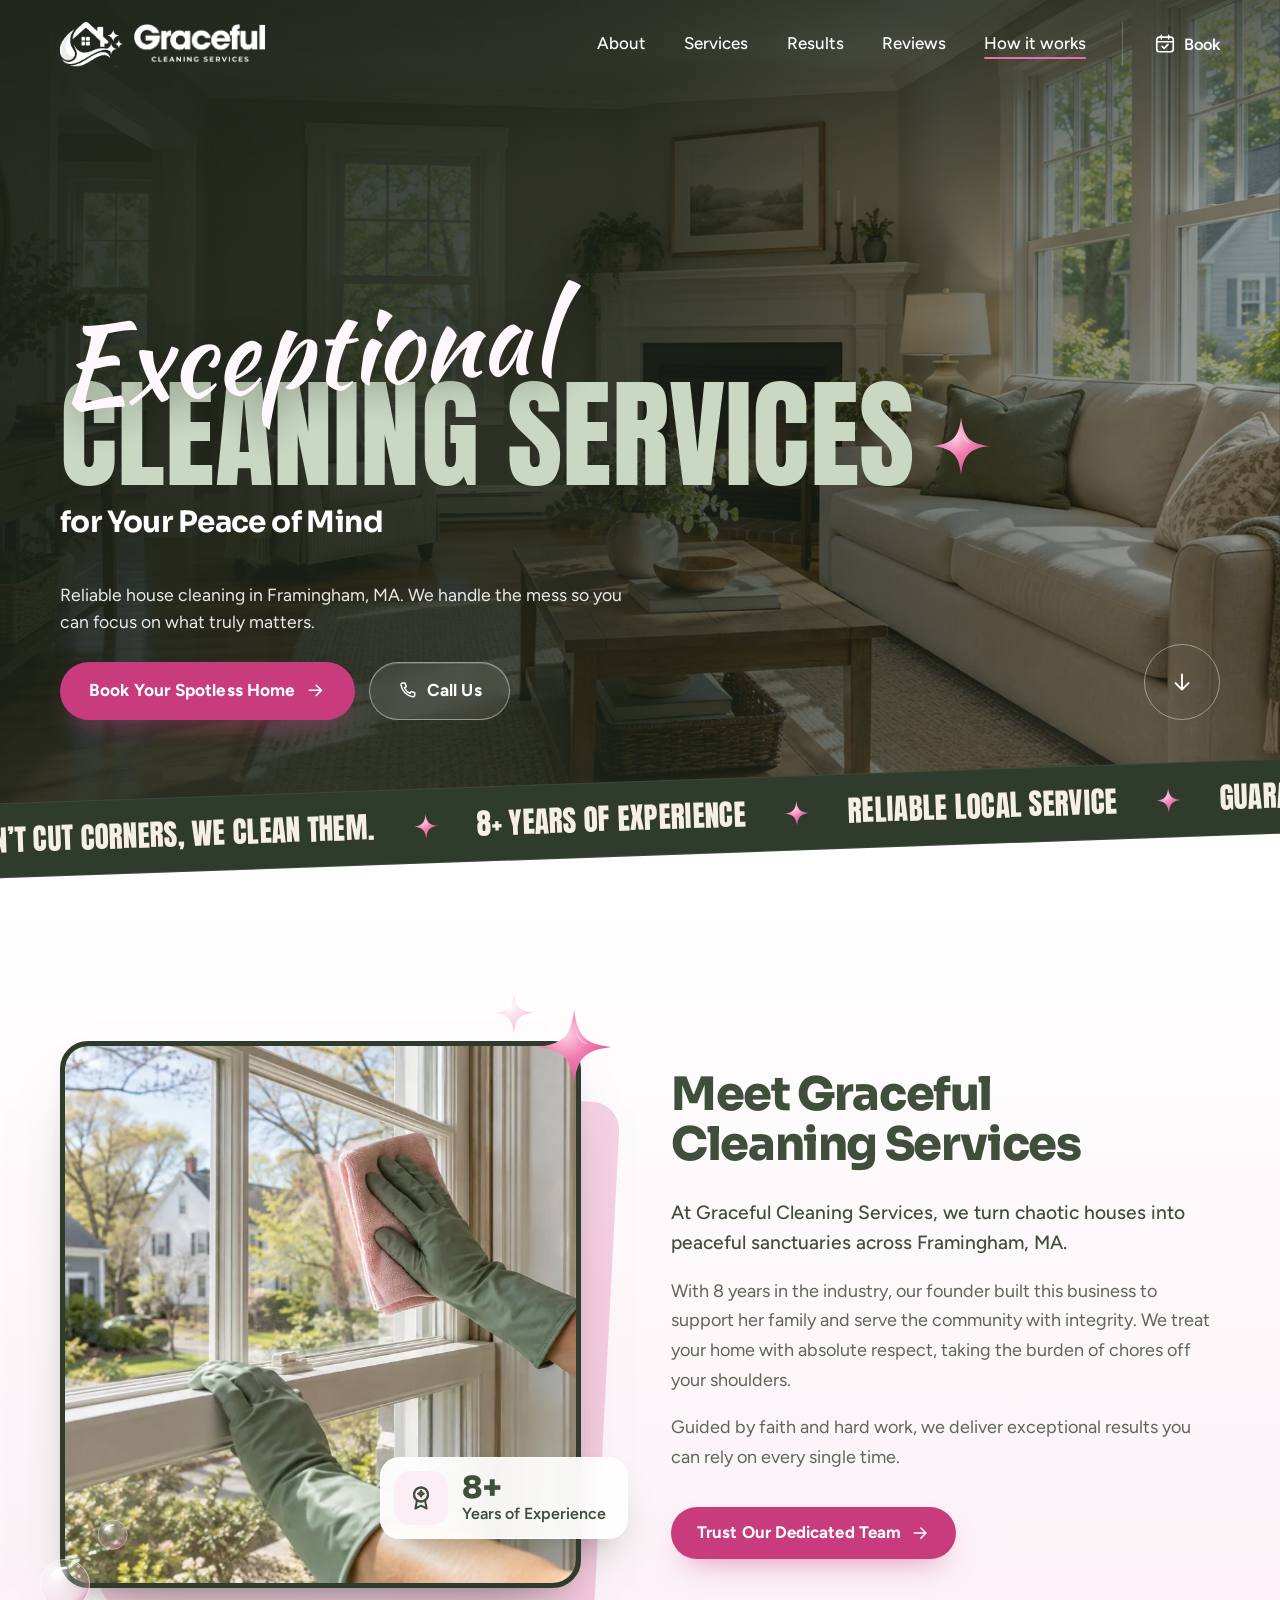
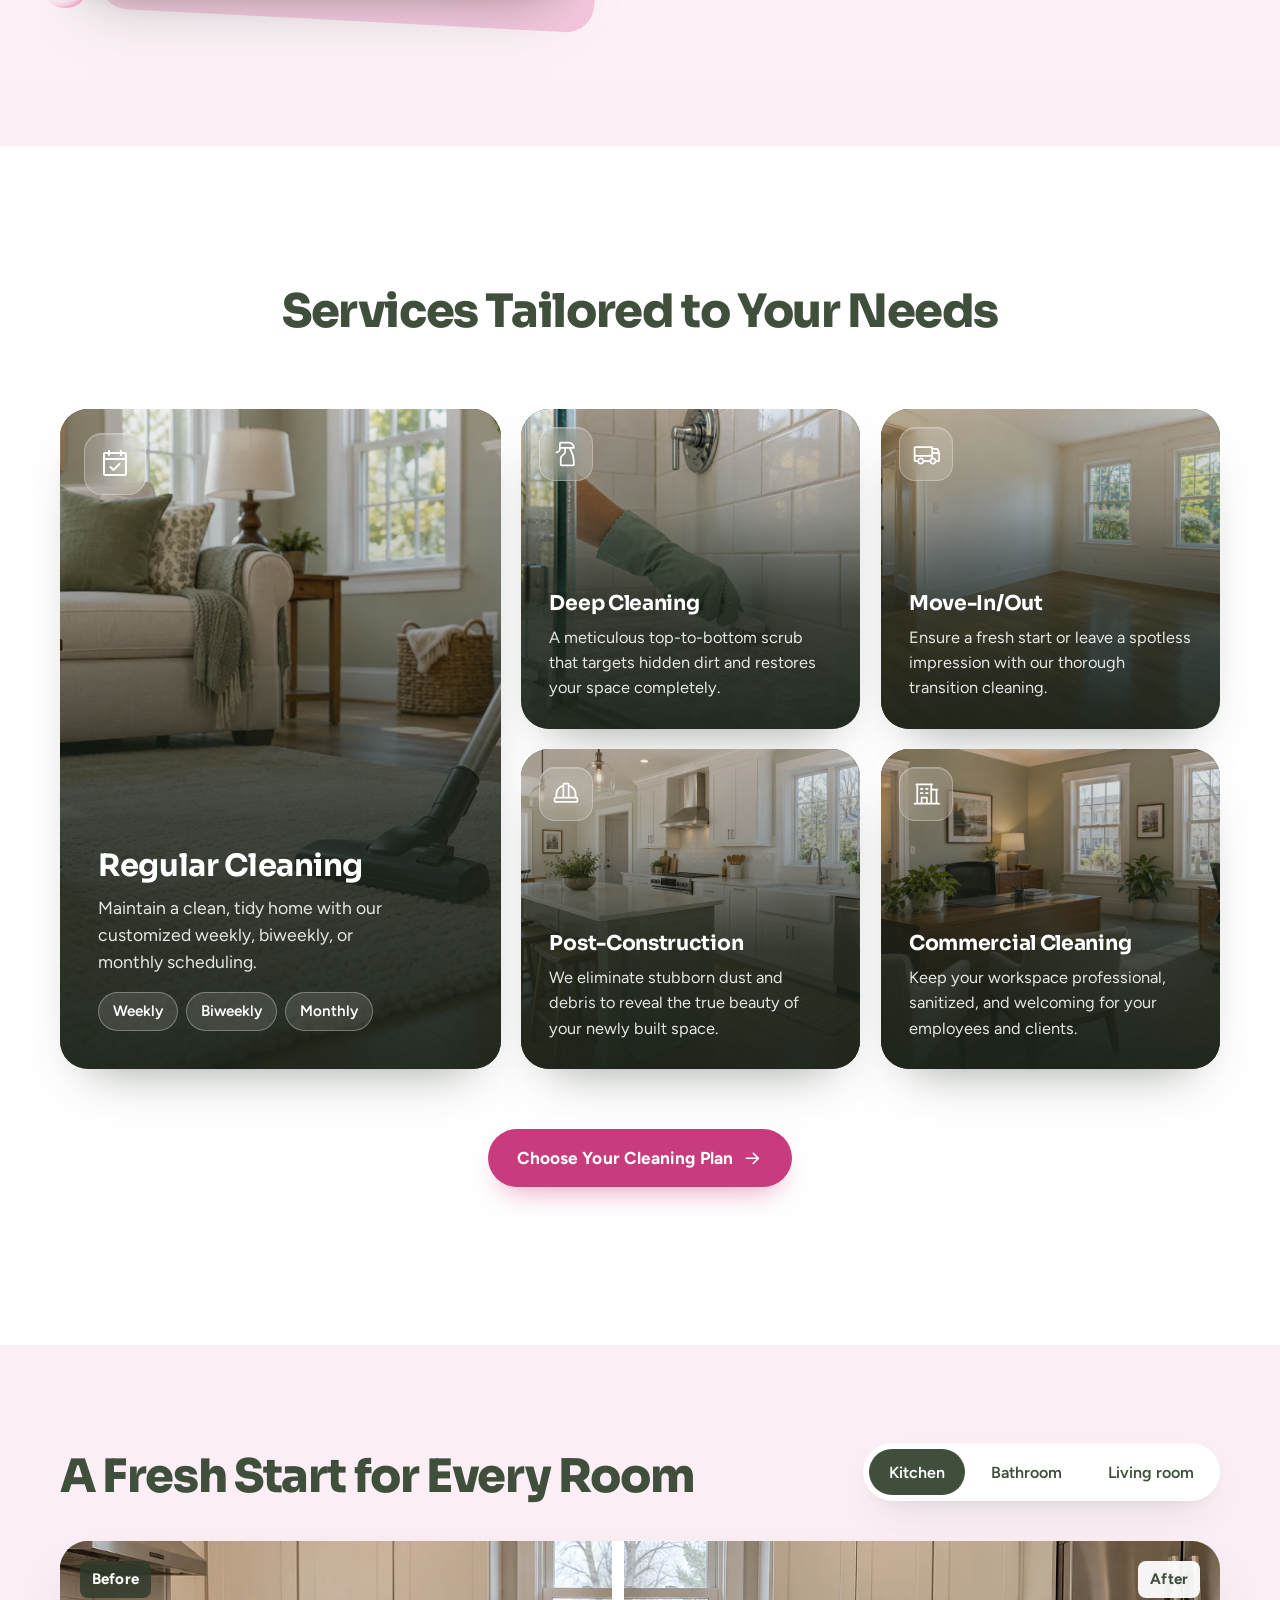
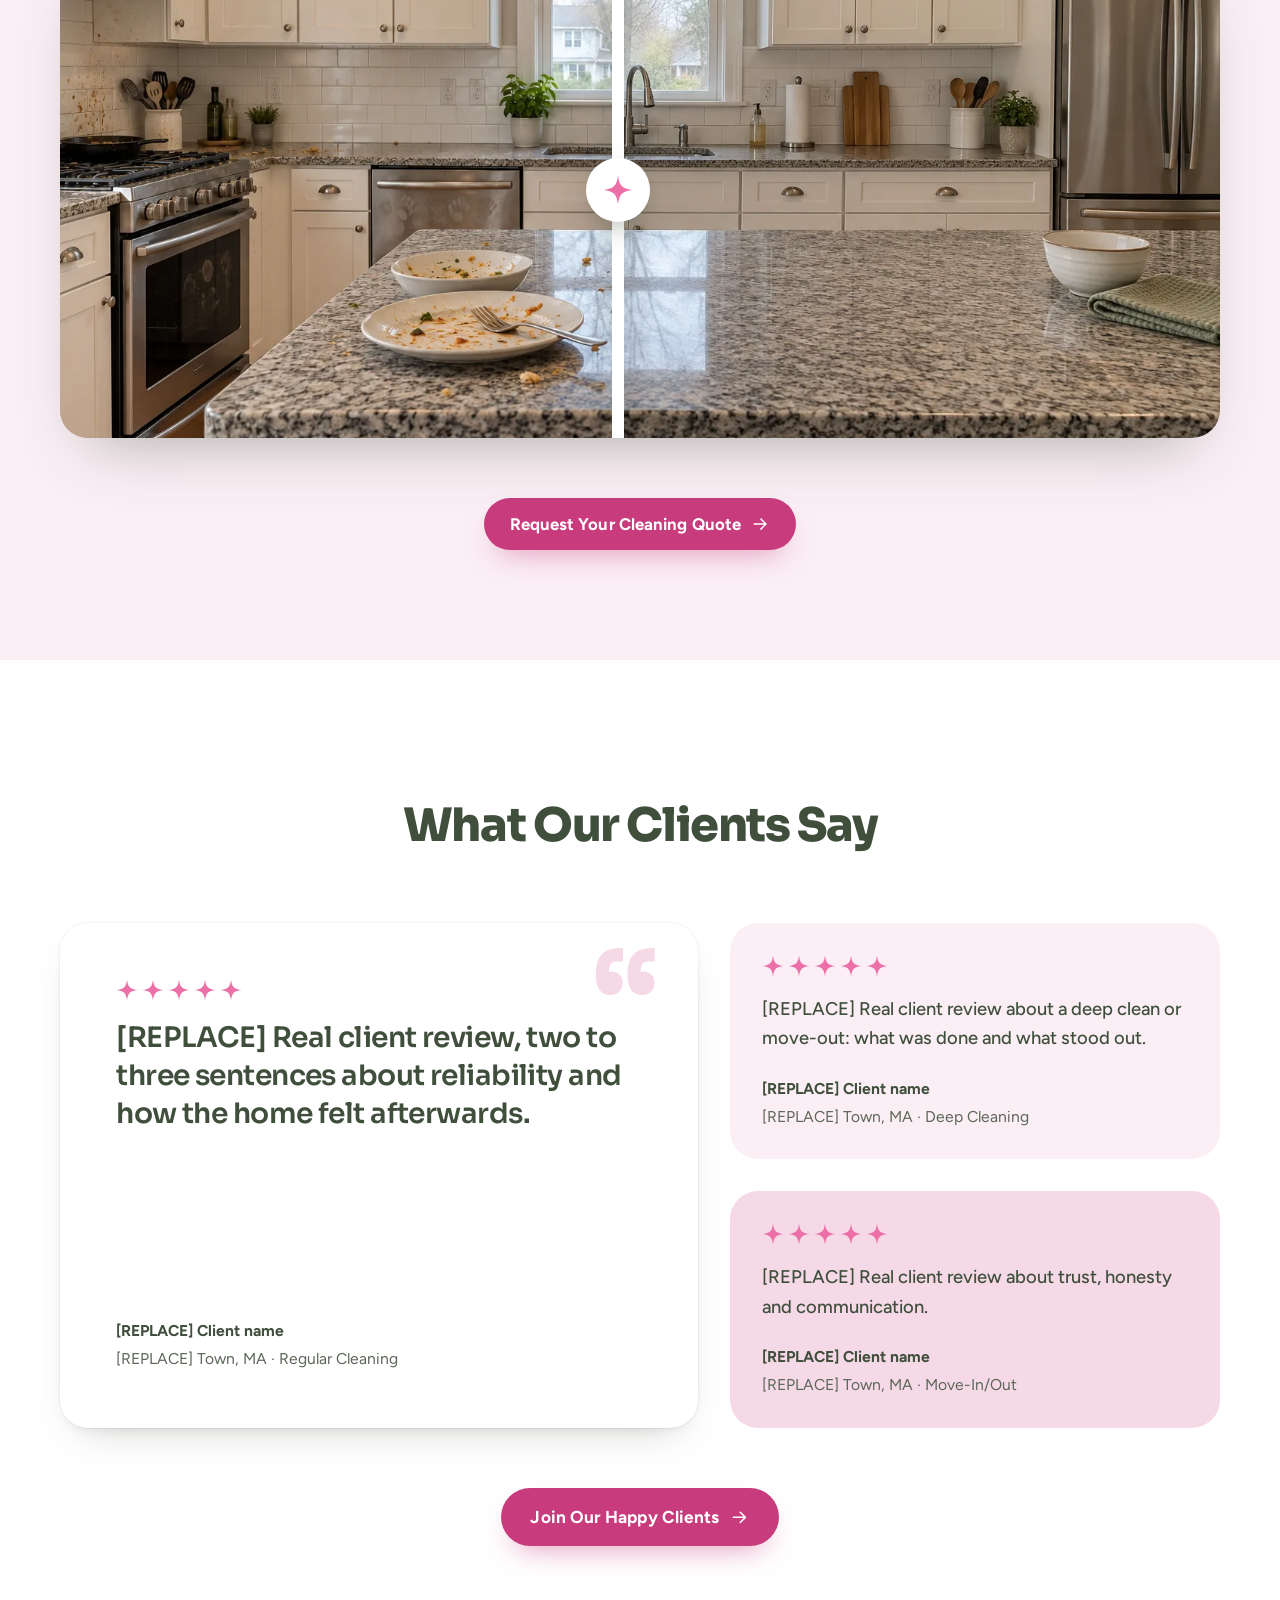
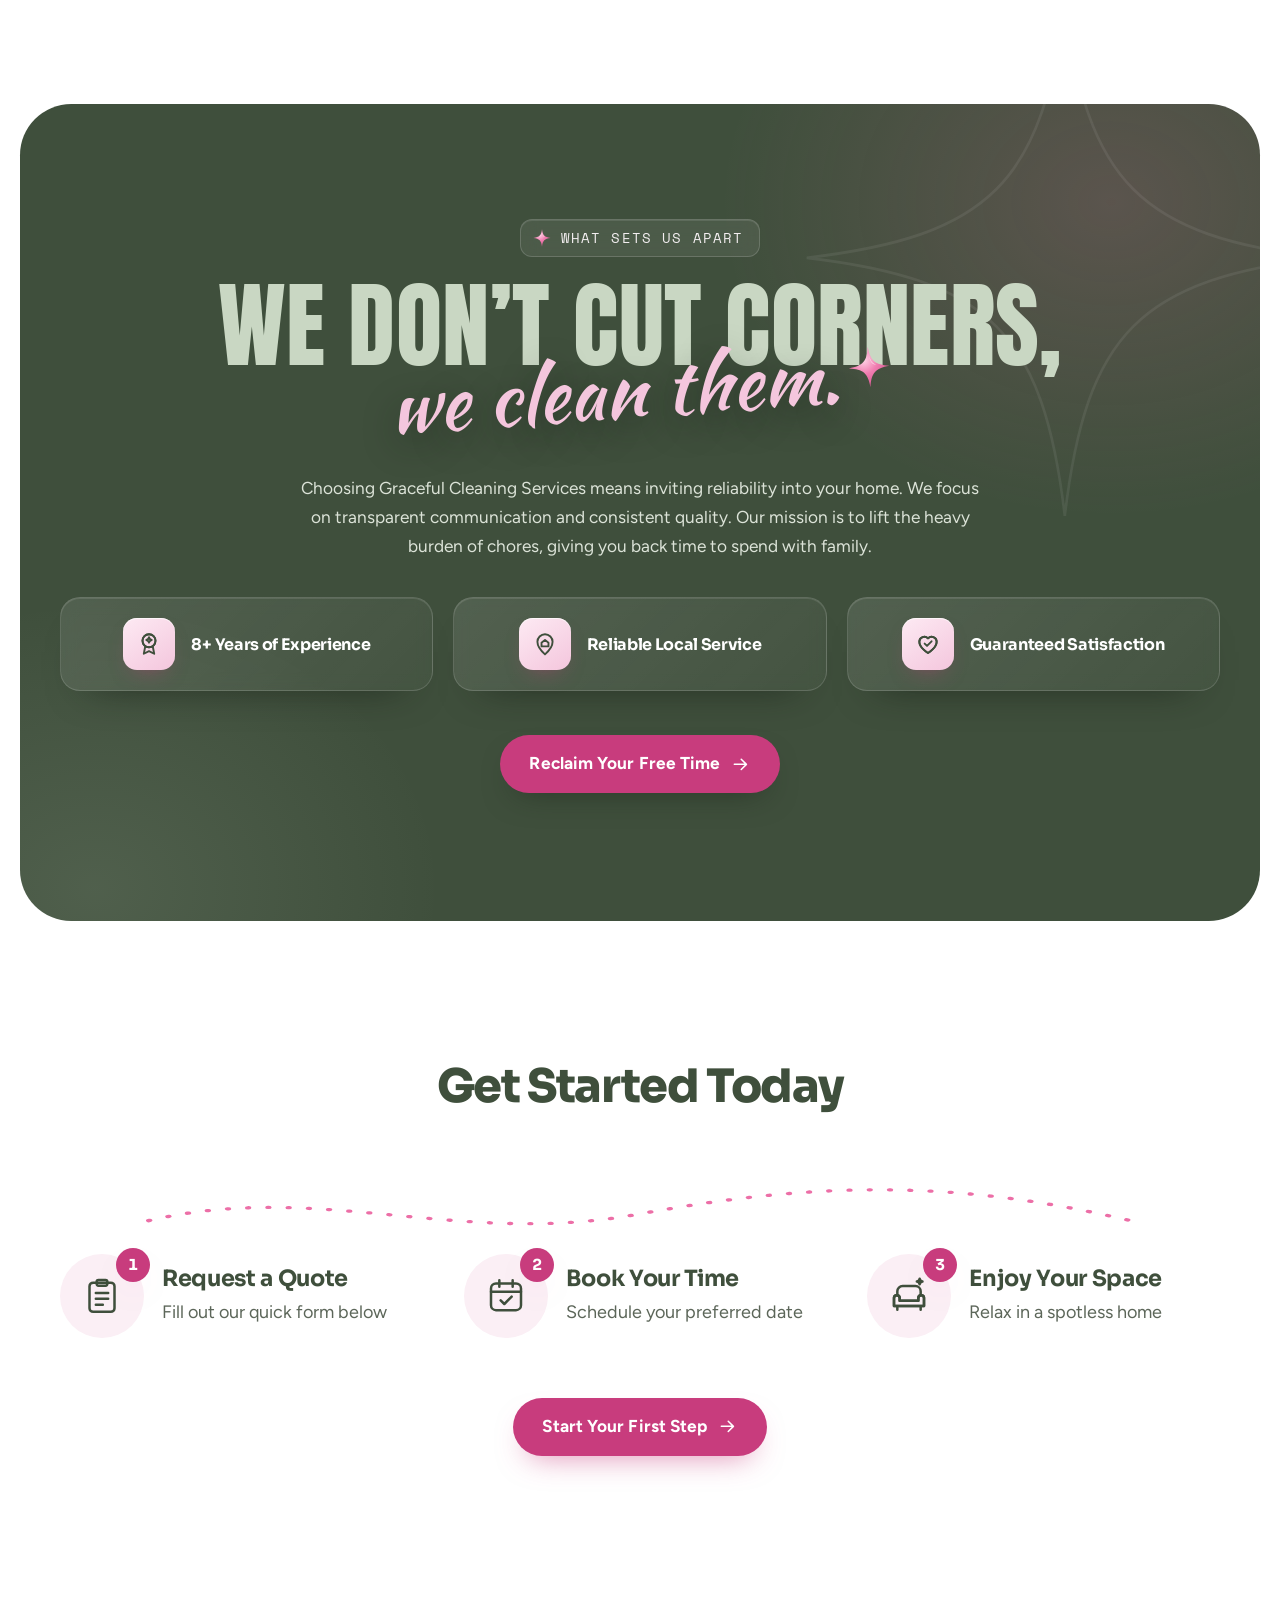
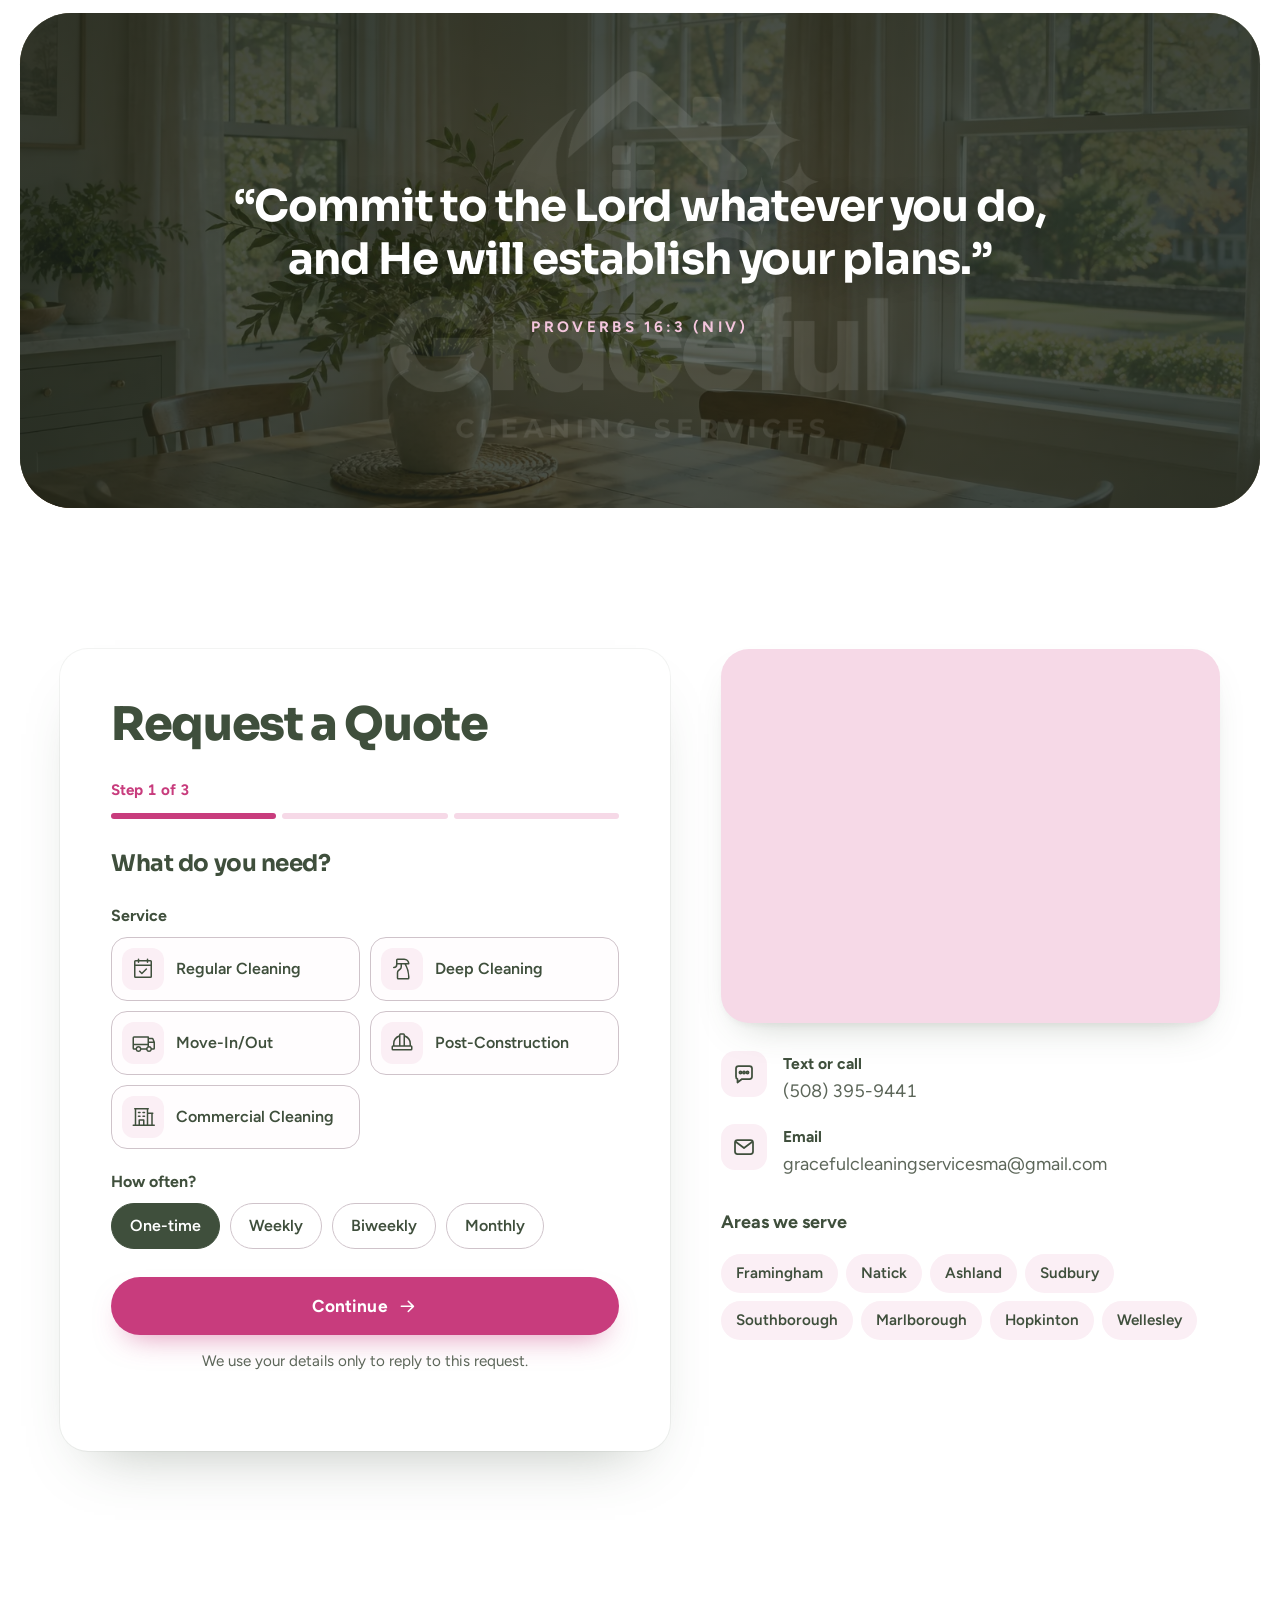
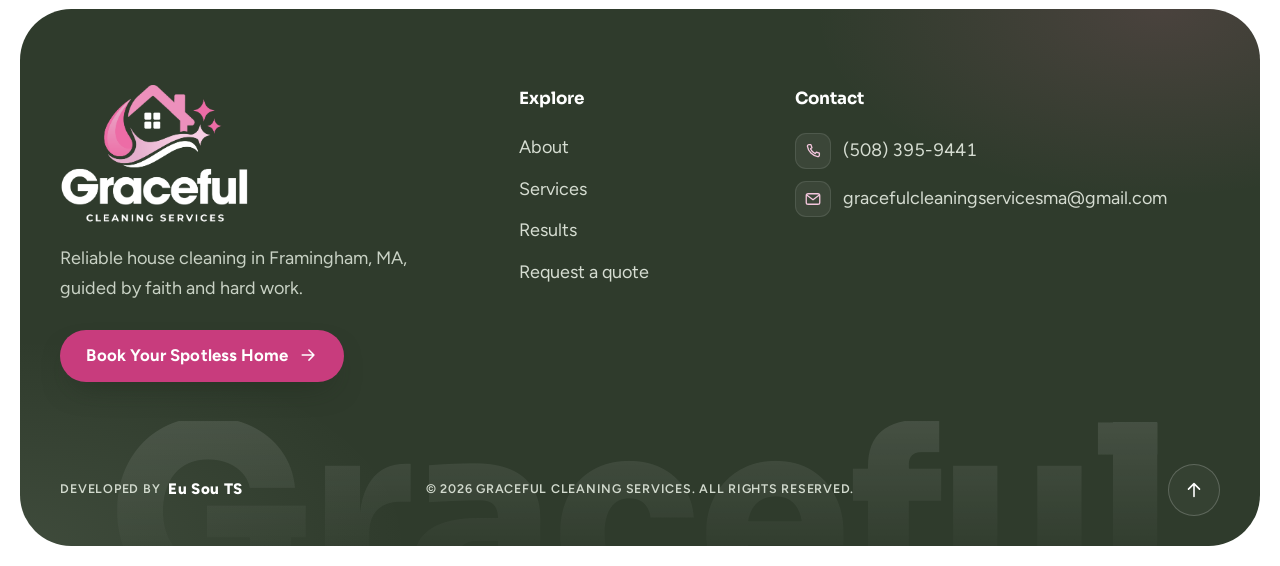
==== index.html @ e8677ed0 "Graceful Cleaning Services one-page site Static HTML/CSS/JS landing page for Graceful Cleaning Servi" ====
<!doctype html>
<html lang="en">
<head>
  <meta charset="utf-8">
  <meta name="viewport" content="width=device-width, initial-scale=1">
  <title>Graceful Cleaning Services | House Cleaning in Framingham, MA</title>
  <meta name="description" content="Reliable house cleaning in Framingham, MA. Regular, deep, move-in/out, post-construction and commercial cleaning. 8+ years of experience. Text (508) 395-9441.">
  <meta name="theme-color" content="#3F4F3C">
  <!-- GO-LIVE: swap https://graceful.escolats.com.br for the final domain in canonical, og:url, og:image and twitter:image (see GO-LIVE.md) -->
  <link rel="canonical" href="https://graceful.escolats.com.br/">
  <link rel="icon" href="assets/logo/favicon-48.png" type="image/png" sizes="48x48">
  <link rel="icon" href="assets/logo/icon-192.png" type="image/png" sizes="192x192">
  <link rel="apple-touch-icon" href="assets/logo/apple-touch-icon.png">
  <meta property="og:type" content="website">
  <meta property="og:locale" content="en_US">
  <meta property="og:site_name" content="Graceful Cleaning Services">
  <meta property="og:url" content="https://graceful.escolats.com.br/">
  <meta property="og:title" content="Graceful Cleaning Services | House Cleaning in Framingham, MA">
  <meta property="og:description" content="Exceptional cleaning services for your peace of mind. Reliable house cleaning in Framingham, MA.">
  <meta property="og:image" content="https://graceful.escolats.com.br/assets/img/og-image.webp">
  <meta property="og:image:type" content="image/webp">
  <meta property="og:image:width" content="1200">
  <meta property="og:image:height" content="630">
  <meta property="og:image:alt" content="Graceful Cleaning Services logo">
  <meta name="twitter:card" content="summary_large_image">
  <meta name="twitter:title" content="Graceful Cleaning Services | House Cleaning in Framingham, MA">
  <meta name="twitter:description" content="Exceptional cleaning services for your peace of mind. Reliable house cleaning in Framingham, MA.">
  <meta name="twitter:image" content="https://graceful.escolats.com.br/assets/img/og-image.webp">
  <script>document.documentElement.classList.add('js');</script>
  <link rel="preconnect" href="https://fonts.googleapis.com">
  <link rel="preconnect" href="https://fonts.gstatic.com" crossorigin>
  <link href="https://fonts.googleapis.com/css2?family=Anton&family=Figtree:ital,wght@0,400;0,500;0,600;0,700;1,500&family=Kaushan+Script&family=Sora:wght@600;700;800&family=Space+Mono&display=swap" rel="stylesheet">
  <link rel="stylesheet" href="assets/css/styles.css?v=2026-10-06u">
  <script type="application/ld+json">
  {
    "@context": "https://schema.org",
    "@type": "HouseCleaningService",
    "name": "Graceful Cleaning Services",
    "telephone": "+1-508-395-9441",
    "email": "gracefulcleaningservicesma@gmail.com",
    "address": {"@type": "PostalAddress", "streetAddress": "2 Universal St", "addressLocality": "Framingham", "addressRegion": "MA", "postalCode": "01702", "addressCountry": "US"},
    "openingHoursSpecification": [{"@type": "OpeningHoursSpecification", "dayOfWeek": ["Monday","Tuesday","Wednesday","Thursday","Friday","Saturday"], "opens": "08:00", "closes": "17:00"}],
    "areaServed": ["Framingham","Natick","Ashland","Sudbury","Southborough","Marlborough","Hopkinton","Wellesley"]
  }
  </script>
</head>
<body>

<!-- Shared 3D brand elements + icon set -->
<svg class="sprite" aria-hidden="true" focusable="false">
  <defs>
    <linearGradient id="g-pink" x1="0" y1="0" x2="0.4" y2="1">
      <stop offset="0" stop-color="#F6A9CB"/>
      <stop offset=".55" stop-color="#EC6FA7"/>
      <stop offset="1" stop-color="#CF4C88"/>
    </linearGradient>
    <linearGradient id="g-roof" x1="0" y1="0" x2="1" y2="1">
      <stop offset="0" stop-color="#F4A6C8"/>
      <stop offset=".6" stop-color="#EE8EB9"/>
      <stop offset="1" stop-color="#E2679F"/>
    </linearGradient>
    <linearGradient id="g-swoosh" x1="0" y1="0" x2="1" y2="0">
      <stop offset="0" stop-color="#E7A5C7"/>
      <stop offset=".55" stop-color="#F2C3DA"/>
      <stop offset="1" stop-color="#FBE3EE"/>
    </linearGradient>
    <linearGradient id="g-forest" x1="0" y1="0" x2="1" y2="1">
      <stop offset="0" stop-color="#55684F"/>
      <stop offset="1" stop-color="#34422F"/>
    </linearGradient>
    <radialGradient id="g-sparkle" cx=".38" cy=".32" r=".75">
      <stop offset="0" stop-color="#FFD3E6"/>
      <stop offset=".45" stop-color="#F07DB0"/>
      <stop offset="1" stop-color="#D2508B"/>
    </radialGradient>
    <radialGradient id="g-sparkle-soft" cx=".38" cy=".32" r=".8">
      <stop offset="0" stop-color="#FFFFFF"/>
      <stop offset=".5" stop-color="#F9D6E6"/>
      <stop offset="1" stop-color="#EFB3CF"/>
    </radialGradient>
    <radialGradient id="g-bubble" cx=".36" cy=".3" r=".72">
      <stop offset="0" stop-color="#FFFFFF" stop-opacity=".95"/>
      <stop offset=".35" stop-color="#FFFFFF" stop-opacity=".2"/>
      <stop offset=".8" stop-color="#F7C9DE" stop-opacity=".28"/>
      <stop offset="1" stop-color="#EC6FA7" stop-opacity=".55"/>
    </radialGradient>
    <linearGradient id="g-sweep" x1="0" y1="0" x2="1" y2="0">
      <stop offset="0" stop-color="#FFFFFF" stop-opacity="0"/>
      <stop offset=".5" stop-color="#FFFFFF" stop-opacity=".55"/>
      <stop offset="1" stop-color="#FFFFFF" stop-opacity="0"/>
    </linearGradient>
    <filter id="f-soft" x="-30%" y="-30%" width="160%" height="170%">
      <feDropShadow dx="0" dy="14" stdDeviation="14" flood-color="#9C3A6B" flood-opacity=".22"/>
    </filter>
    <filter id="f-blur" x="-50%" y="-50%" width="200%" height="200%"><feGaussianBlur stdDeviation="3"/></filter>
  </defs>

  <!-- 3D droplet (logo) -->
  <symbol id="droplet" viewBox="0 0 180 250">
    <g filter="url(#f-soft)">
      <path d="M160 6C100 46 14 124 14 178c0 40 32 66 74 66s76-28 76-70c0-36-40-58-30-110 4-24 14-42 26-58Z" fill="url(#g-pink)"/>
      <path d="M150 20C104 56 40 122 40 172c0 30 20 50 46 54-30-18-34-56-16-94 18-38 50-72 80-112Z" fill="#FFFFFF" opacity=".28"/>
      <ellipse cx="62" cy="168" rx="9" ry="22" transform="rotate(24 62 168)" fill="#FFFFFF" opacity=".75" filter="url(#f-blur)"/>
      <ellipse cx="128" cy="190" rx="20" ry="9" transform="rotate(-38 128 190)" fill="#B7406F" opacity=".25" filter="url(#f-blur)"/>
    </g>
  </symbol>

  <!-- 3D sparkle (logo) -->
  <symbol id="sparkle" viewBox="-50 -50 100 100">
    <path d="M0-48C4-14 14-4 48 0 14 4 4 14 0 48-4 14-14 4-48 0-14-4-4-14 0-48Z" fill="url(#g-sparkle)"/>
    <path d="M0-40C2-14 8-8 18-4 6-6 2-14 0-40Z" fill="#FFFFFF" opacity=".7"/>
  </symbol>
  <symbol id="sparkle-soft" viewBox="-50 -50 100 100">
    <path d="M0-48C4-14 14-4 48 0 14 4 4 14 0 48-4 14-14 4-48 0-14-4-4-14 0-48Z" fill="url(#g-sparkle-soft)"/>
  </symbol>

  <!-- soap bubble -->
  <symbol id="bubble" viewBox="0 0 100 100">
    <circle cx="50" cy="50" r="47" fill="url(#g-bubble)" stroke="#FFFFFF" stroke-opacity=".8" stroke-width="1.5"/>
    <path d="M26 34c6-10 16-15 26-15" stroke="#FFFFFF" stroke-width="5" stroke-linecap="round" fill="none" opacity=".9"/>
  </symbol>

  <!-- logo swoosh -->
  <symbol id="swoosh" viewBox="0 0 640 150">
    <path d="M8 40C110 120 250 112 372 66 464 32 544 22 632 46 552 50 470 70 380 110 270 158 96 160 8 40Z" fill="url(#g-swoosh)"/>
    <path d="M170 130C300 132 400 66 486 52 556 42 604 64 628 104 590 84 540 80 486 92 396 112 300 162 170 130Z" fill="url(#g-forest)"/>
  </symbol>

  <!-- Icons: duotone line, 24px grid, 1.75 stroke, rounded -->
  <symbol id="i-regular" viewBox="0 0 256 256"><!-- Phosphor Icons (MIT): calendar-check duotone --><path class="duo" d="M216,48V88H40V48a8,8,0,0,1,8-8H208A8,8,0,0,1,216,48Z" opacity=".5" stroke="none"/><path d="M208,32H184V24a8,8,0,0,0-16,0v8H88V24a8,8,0,0,0-16,0v8H48A16,16,0,0,0,32,48V208a16,16,0,0,0,16,16H208a16,16,0,0,0,16-16V48A16,16,0,0,0,208,32ZM72,48v8a8,8,0,0,0,16,0V48h80v8a8,8,0,0,0,16,0V48h24V80H48V48ZM208,208H48V96H208V208Zm-38.34-85.66a8,8,0,0,1,0,11.32l-48,48a8,8,0,0,1-11.32,0l-24-24a8,8,0,0,1,11.32-11.32L116,164.69l42.34-42.35A8,8,0,0,1,169.66,122.34Z" fill="currentColor" stroke="none"/></symbol>
  <symbol id="i-deep" viewBox="0 0 256 256"><!-- Phosphor Icons (MIT): spray-bottle duotone --><path class="duo" d="M200,211.47V224a8,8,0,0,1-8,8H88a8,8,0,0,1-8-8V167.38a32,32,0,0,1,12-25l16-12.78a32,32,0,0,0,12-25V72h40A263.14,263.14,0,0,1,200,211.47Z" opacity=".5" stroke="none"/><path d="M200,80a8,8,0,0,0,8-8,56.06,56.06,0,0,0-56-56H80A16,16,0,0,0,64,32V80a24,24,0,0,1-24,24,8,8,0,0,0,0,16A40,40,0,0,0,80,80h32v24.62a23.87,23.87,0,0,1-9,18.74L87,136.15a39.79,39.79,0,0,0-15,31.23V224a16,16,0,0,0,16,16H192a16,16,0,0,0,16-16V211.47A270.88,270.88,0,0,0,174,80ZM80,32h72a40.08,40.08,0,0,1,39.2,32H80ZM192,211.47V224H88V167.38a23.87,23.87,0,0,1,9-18.74l16-12.79a39.79,39.79,0,0,0,15-31.23V80h27.52A254.86,254.86,0,0,1,192,211.47Z" fill="currentColor" stroke="none"/></symbol>
  <symbol id="i-move" viewBox="0 0 256 256"><!-- Phosphor Icons (MIT): truck duotone --><path class="duo" d="M248,120v64a8,8,0,0,1-8,8H216a24,24,0,0,0-48,0H104a24,24,0,0,0-48,0H32a8,8,0,0,1-8-8V144H184V120Z" opacity=".5" stroke="none"/><path d="M255.42,117l-14-35A15.93,15.93,0,0,0,226.58,72H192V64a8,8,0,0,0-8-8H32A16,16,0,0,0,16,72V184a16,16,0,0,0,16,16H49a32,32,0,0,0,62,0h50a32,32,0,0,0,62,0h17a16,16,0,0,0,16-16V120A7.94,7.94,0,0,0,255.42,117ZM192,88h34.58l9.6,24H192ZM32,72H176v64H32ZM80,208a16,16,0,1,1,16-16A16,16,0,0,1,80,208Zm81-24H111a32,32,0,0,0-62,0H32V152H176v12.31A32.11,32.11,0,0,0,161,184Zm31,24a16,16,0,1,1,16-16A16,16,0,0,1,192,208Zm48-24H223a32.06,32.06,0,0,0-31-24V128h48Z" fill="currentColor" stroke="none"/></symbol>
  <symbol id="i-construction" viewBox="0 0 256 256"><!-- Phosphor Icons (MIT): hard-hat duotone --><path class="duo" d="M104,51.31V160H40V136A88,88,0,0,1,104,51.31Zm48,0V160h64V136A88,88,0,0,0,152,51.31Z" opacity=".5" stroke="none"/><path d="M224,152V136a96.37,96.37,0,0,0-64-90.51V40a16,16,0,0,0-16-16H112A16,16,0,0,0,96,40v5.49A96.37,96.37,0,0,0,32,136v16a16,16,0,0,0-16,16v24a16,16,0,0,0,16,16H224a16,16,0,0,0,16-16V168A16,16,0,0,0,224,152Zm-16-16v16H160V62.67A80.36,80.36,0,0,1,208,136ZM144,40V152H112V40ZM48,136A80.36,80.36,0,0,1,96,62.67V152H48Zm176,56H32V168H224v24Z" fill="currentColor" stroke="none"/></symbol>
  <symbol id="i-commercial" viewBox="0 0 256 256"><!-- Phosphor Icons (MIT): building-office duotone --><path class="duo" d="M176,40V216H136V160H88v56H48V40Z" opacity=".5" stroke="none"/><path d="M248,208H232V96a8,8,0,0,0,0-16H184V48a8,8,0,0,0,0-16H40a8,8,0,0,0,0,16V208H24a8,8,0,0,0,0,16H248a8,8,0,0,0,0-16ZM216,96V208H184V96ZM56,48H168V208H144V160a8,8,0,0,0-8-8H88a8,8,0,0,0-8,8v48H56Zm72,160H96V168h32ZM72,80a8,8,0,0,1,8-8H96a8,8,0,0,1,0,16H80A8,8,0,0,1,72,80Zm48,0a8,8,0,0,1,8-8h16a8,8,0,0,1,0,16H128A8,8,0,0,1,120,80ZM72,120a8,8,0,0,1,8-8H96a8,8,0,0,1,0,16H80A8,8,0,0,1,72,120Zm48,0a8,8,0,0,1,8-8h16a8,8,0,0,1,0,16H128A8,8,0,0,1,120,120Z" fill="currentColor" stroke="none"/></symbol>
  <symbol id="i-award" viewBox="0 0 24 24"><circle class="duo-soft" cx="12" cy="9" r="6"/><circle cx="12" cy="9" r="6"/><path d="M8.6 13.9 7.2 21l4.8-2.4 4.8 2.4-1.4-7.1"/><path class="duo" d="M12 5.8c.3 1.6.9 2.2 2.5 2.5-1.6.3-2.2.9-2.5 2.5-.3-1.6-.9-2.2-2.5-2.5 1.6-.3 2.2-.9 2.5-2.5Z"/></symbol>
  <symbol id="i-local" viewBox="0 0 24 24"><path d="M12 21.6s-7-6.1-7-11.6a7 7 0 0 1 14 0c0 5.5-7 11.6-7 11.6Z"/><path class="duo" d="M8.8 10.9 12 8.2l3.2 2.7v3.3H8.8Z"/></symbol>
  <symbol id="i-satisfaction" viewBox="0 0 24 24"><path class="duo-soft" d="M12 20.3s-8-4.7-8-10.4a4.6 4.6 0 0 1 8-3.1 4.6 4.6 0 0 1 8 3.1c0 5.7-8 10.4-8 10.4Z"/><path d="M12 20.3s-8-4.7-8-10.4a4.6 4.6 0 0 1 8-3.1 4.6 4.6 0 0 1 8 3.1c0 5.7-8 10.4-8 10.4Z"/><path class="duo-stroke" d="m8.9 11.6 2.2 2.2 4.2-4.3"/></symbol>
  <symbol id="i-quote" viewBox="0 0 24 24"><rect x="4.5" y="4" width="15" height="17.5" rx="2.2"/><rect class="duo" x="8.8" y="2.4" width="6.4" height="3.4" rx="1.1"/><path d="M8.3 10.2h7.4M8.3 13.7h7.4M8.3 17.2h4.2"/></symbol>
  <symbol id="i-book" viewBox="0 0 24 24"><rect x="3" y="4.5" width="18" height="16" rx="3"/><path d="M3 9.5h18M8 2.5v4M16 2.5v4"/><path class="duo-stroke" d="m8.8 14.6 2.2 2.2 4.4-4.4"/></symbol>
  <symbol id="i-enjoy" viewBox="0 0 24 24"><path d="M5 11.5V9.2A3.2 3.2 0 0 1 8.2 6h7.6A3.2 3.2 0 0 1 19 9.2v2.3"/><path class="duo-soft" d="M3 13.2a1.7 1.7 0 0 1 3.4 0v1.6h11.2v-1.6a1.7 1.7 0 0 1 3.4 0V18H3Z"/><path d="M3 13.2a1.7 1.7 0 0 1 3.4 0v1.6h11.2v-1.6a1.7 1.7 0 0 1 3.4 0V18H3ZM5 18v2.2M19 18v2.2"/><path class="duo" d="M18.4 1.6c.2 1.1.6 1.5 1.7 1.7-1.1.2-1.5.6-1.7 1.7-.2-1.1-.6-1.5-1.7-1.7 1.1-.2 1.5-.6 1.7-1.7Z"/></symbol>
  <symbol id="i-phone" viewBox="0 0 24 24"><path d="M6.6 3.5h2.6l1.4 4.1-2 1.4a12.5 12.5 0 0 0 6.4 6.4l1.4-2 4.1 1.4v2.6a2 2 0 0 1-2.2 2A16.5 16.5 0 0 1 4.6 5.7a2 2 0 0 1 2-2.2Z"/></symbol>
  <symbol id="i-text" viewBox="0 0 24 24"><path d="M4 6.5A2.5 2.5 0 0 1 6.5 4h11A2.5 2.5 0 0 1 20 6.5v8a2.5 2.5 0 0 1-2.5 2.5H10l-4.5 3.5V17A2.5 2.5 0 0 1 4 14.5Z"/><circle class="duo" cx="8.5" cy="10.5" r="1.1"/><circle class="duo" cx="12" cy="10.5" r="1.1"/><circle class="duo" cx="15.5" cy="10.5" r="1.1"/></symbol>
  <symbol id="i-mail" viewBox="0 0 24 24"><rect x="3" y="5" width="18" height="14" rx="2.5"/><path d="m4 7 8 6 8-6"/></symbol>
  <symbol id="i-clock" viewBox="0 0 24 24"><circle cx="12" cy="12" r="8.8"/><path d="M12 7.2V12l3.2 2"/></symbol>
  <symbol id="i-pin" viewBox="0 0 24 24"><path d="M12 21.6s-7-6.1-7-11.6a7 7 0 0 1 14 0c0 5.5-7 11.6-7 11.6Z"/><circle cx="12" cy="10" r="2.5"/></symbol>
  <symbol id="i-arrow" viewBox="0 0 24 24"><path d="M5 12h14M13 6l6 6-6 6"/></symbol>
  <symbol id="i-menu" viewBox="0 0 24 24"><path d="M4 7h16M4 12h16M4 17h10"/></symbol>
  <symbol id="i-close" viewBox="0 0 24 24"><path d="M6 6l12 12M18 6 6 18"/></symbol>
  <symbol id="i-star" viewBox="-50 -50 100 100"><path d="M0-48C4-14 14-4 48 0 14 4 4 14 0 48-4 14-14 4-48 0-14-4-4-14 0-48Z"/></symbol>
</svg>

<a class="skip" href="#main">Skip to content</a>

<header class="site-header" data-header>
  <div class="wrap header-inner">
    <a href="#top" class="logo" aria-label="Graceful Cleaning Services, back to top">
      <span class="logo-mark" aria-hidden="true"></span>
      <span class="logo-word" aria-hidden="true"></span>
    </a>
    <nav class="nav" id="nav" aria-label="Main" data-nav>
      <ul>
        <li><a href="#about">About</a></li>
        <li><a href="#services">Services</a></li>
        <li><a href="#results">Results</a></li>
        <li><a href="#reviews">Reviews</a></li>
        <li><a href="#how">How it works</a></li>
        <li class="nav-cta-mobile"><a href="#contact" class="btn btn-primary">Book your spotless home</a></li>
      </ul>
    </nav>
    <div class="header-actions">
      <a class="header-text" href="#contact"><svg class="ic" aria-hidden="true"><use href="#i-book"/></svg><span>Book</span></a>
      <button class="menu-toggle" type="button" aria-expanded="false" aria-controls="nav" aria-label="Open menu" data-menu>
        <svg class="ic ic-open" aria-hidden="true"><use href="#i-menu"/></svg>
        <svg class="ic ic-close" aria-hidden="true"><use href="#i-close"/></svg>
      </button>
    </div>
  </div>
</header>

<main id="main">

  <!-- HERO -->
  <section class="hero" id="top">
    <!-- REPLACE: hero photo with the final image sourced from Magnific -->
    <div class="hero-media" aria-hidden="true">
      <img src="assets/img/hero-living-room.webp" alt="" width="1536" height="1024" fetchpriority="high">
    </div>

    <div class="wrap hero-stage">
      <h1 class="hero-title" data-reveal>
        <span class="ht-script">Exceptional</span>
        <span class="ht-big">Cleaning Services<svg class="ht-spark" aria-hidden="true"><use href="#sparkle"/></svg></span>
        <span class="ht-tail">for Your Peace of Mind</span>
      </h1>
    </div>

    <div class="wrap hero-intro">
      <div class="hero-intro-copy">
        <p class="hero-lead">Reliable house cleaning in Framingham, MA. We handle the mess so you can focus on what truly matters.</p>
        <div class="cta-row">
          <a href="#contact" class="btn btn-primary btn-lg">Book your spotless home <svg class="ic" aria-hidden="true"><use href="#i-arrow"/></svg></a>
          <a href="tel:+15083959441" class="btn btn-glass btn-lg" aria-label="Call us at (508) 395-9441"><svg class="ic" aria-hidden="true"><use href="#i-phone"/></svg> Call us</a>
        </div>
      </div>
      <a class="scroll-cue" href="#about" aria-label="Scroll to About us"><svg class="ic" aria-hidden="true"><use href="#i-arrow"/></svg></a>
    </div>

    <div class="marquee" aria-hidden="true">
      <div class="marquee-track">
        <span>We don’t cut corners, we clean them.</span><svg><use href="#sparkle"/></svg>
        <span>8+ Years of Experience</span><svg><use href="#sparkle"/></svg>
        <span>Reliable Local Service</span><svg><use href="#sparkle"/></svg>
        <span>Guaranteed Satisfaction</span><svg><use href="#sparkle"/></svg>
        <span>We don’t cut corners, we clean them.</span><svg><use href="#sparkle"/></svg>
        <span>8+ Years of Experience</span><svg><use href="#sparkle"/></svg>
        <span>Reliable Local Service</span><svg><use href="#sparkle"/></svg>
        <span>Guaranteed Satisfaction</span><svg><use href="#sparkle"/></svg>
        <span>We don’t cut corners, we clean them.</span><svg><use href="#sparkle"/></svg>
        <span>8+ Years of Experience</span><svg><use href="#sparkle"/></svg>
        <span>Reliable Local Service</span><svg><use href="#sparkle"/></svg>
        <span>Guaranteed Satisfaction</span><svg><use href="#sparkle"/></svg>
        <span>We don’t cut corners, we clean them.</span><svg><use href="#sparkle"/></svg>
        <span>8+ Years of Experience</span><svg><use href="#sparkle"/></svg>
        <span>Reliable Local Service</span><svg><use href="#sparkle"/></svg>
        <span>Guaranteed Satisfaction</span><svg><use href="#sparkle"/></svg>
      </div>
    </div>
  </section>

  <!-- ABOUT -->
  <section class="about section" id="about">
    <div class="wrap about-grid">
      <figure class="about-photo">
        <!-- Illustrative cleaning scene; not a portrait of the owner. -->
        <div class="photo-card">
          <img src="assets/img/about-window.webp" alt="Gloved hands wiping a traditional New England sash window with a microfiber cloth" loading="lazy" width="1200" height="800">
        </div>
        <svg class="about-spark s1" aria-hidden="true"><use href="#sparkle"/></svg>
        <svg class="about-spark s2" aria-hidden="true"><use href="#sparkle-soft"/></svg>
        <svg class="about-bubble b1" aria-hidden="true"><use href="#bubble"/></svg>
        <svg class="about-bubble b2" aria-hidden="true"><use href="#bubble"/></svg>
        <figcaption class="about-badge">
          <span class="about-badge-ic"><svg class="ic" aria-hidden="true"><use href="#i-award"/></svg></span>
          <span><b>8+</b> Years of Experience</span>
        </figcaption>
      </figure>
      <div class="about-copy" data-reveal>
        <h2>Meet Graceful Cleaning Services</h2>
        <p class="lead">At Graceful Cleaning Services, we turn chaotic houses into peaceful sanctuaries across Framingham, MA.</p>
        <p>With 8 years in the industry, our founder built this business to support her family and serve the community with integrity. We treat your home with absolute respect, taking the burden of chores off your shoulders.</p>
        <p>Guided by faith and hard work, we deliver exceptional results you can rely on every single time.</p>
        <a href="#contact" class="btn btn-primary">Trust our dedicated team <svg class="ic" aria-hidden="true"><use href="#i-arrow"/></svg></a>
      </div>
    </div>
  </section>

  <!-- SERVICES -->
  <section class="services section" id="services">
    <div class="wrap">
      <h2 class="title-center">Services Tailored to Your Needs</h2>

      <!-- AI-generated service illustrations inspired by MetroWest Massachusetts homes. -->
      <ul class="service-grid" data-reveal>
        <li class="service-card is-featured">
          <img src="assets/img/service-regular.webp" alt="Vacuuming a living room rug beside a cream sofa and oak floors" width="1200" height="800" loading="lazy">
          <span class="service-ic"><svg class="ic" aria-hidden="true"><use href="#i-regular"/></svg></span>
          <div class="service-body">
            <h3>Regular Cleaning</h3>
            <p>Maintain a clean, tidy home with our customized weekly, biweekly, or monthly scheduling.</p>
            <ul class="chips" aria-label="Frequencies">
              <li>Weekly</li><li>Biweekly</li><li>Monthly</li>
            </ul>
          </div>
        </li>
        <li class="service-card">
          <img src="assets/img/service-deep.webp" alt="A gloved hand scrubbing shower tile and grout with a small brush" width="1200" height="800" loading="lazy">
          <span class="service-ic"><svg class="ic" aria-hidden="true"><use href="#i-deep"/></svg></span>
          <div class="service-body">
            <h3>Deep Cleaning</h3>
            <p>A meticulous top-to-bottom scrub that targets hidden dirt and restores your space completely.</p>
          </div>
        </li>
        <li class="service-card">
          <img src="assets/img/service-move.webp" alt="A clean empty room with oak floors and moving boxes, ready for move-in" width="1200" height="800" loading="lazy">
          <span class="service-ic"><svg class="ic" aria-hidden="true"><use href="#i-move"/></svg></span>
          <div class="service-body">
            <h3>Move-In/Out</h3>
            <p>Ensure a fresh start or leave a spotless impression with our thorough transition cleaning.</p>
          </div>
        </li>
        <li class="service-card">
          <img src="assets/img/service-construction.webp" alt="A freshly cleaned remodeled kitchen with a wet-dry vacuum and microfiber cloths" width="1200" height="800" loading="lazy">
          <span class="service-ic"><svg class="ic" aria-hidden="true"><use href="#i-construction"/></svg></span>
          <div class="service-body">
            <h3>Post-Construction</h3>
            <p>We eliminate stubborn dust and debris to reveal the true beauty of your newly built space.</p>
          </div>
        </li>
        <li class="service-card">
          <img src="assets/img/service-commercial.webp" alt="An orderly small office with clean desks, carpet and traditional sash windows" width="1200" height="800" loading="lazy">
          <span class="service-ic"><svg class="ic" aria-hidden="true"><use href="#i-commercial"/></svg></span>
          <div class="service-body">
            <h3>Commercial Cleaning</h3>
            <p>Keep your workspace professional, sanitized, and welcoming for your employees and clients.</p>
          </div>
        </li>
      </ul>
      <div class="section-foot">
        <a href="#contact" class="btn btn-primary btn-lg">Choose your cleaning plan <svg class="ic" aria-hidden="true"><use href="#i-arrow"/></svg></a>
      </div>
    </div>
  </section>

  <!-- RESULTS -->
  <section class="results section" id="results">
    <div class="wrap">
      <div class="results-head">
        <h2>A Fresh Start for Every Room</h2>
        <div class="tabs" role="tablist" aria-label="Rooms">
          <button role="tab" aria-selected="true" data-room="kitchen">Kitchen</button>
          <button role="tab" aria-selected="false" data-room="bathroom" tabindex="-1">Bathroom</button>
          <button role="tab" aria-selected="false" data-room="living" tabindex="-1">Living room</button>
        </div>
      </div>

      <div class="compare" data-compare>
        <img class="compare-after" src="assets/img/result-kitchen-after.webp" alt="Illustrative kitchen after cleaning, with clear granite counters and a clean stovetop" width="1536" height="1024" loading="lazy" data-after>
        <div class="compare-before" aria-hidden="true">
          <img src="assets/img/result-kitchen-before.webp" alt="" width="1536" height="1024" loading="lazy" data-before>
        </div>
        <span class="tag tag-before">Before</span>
        <span class="tag tag-after">After</span>
        <div class="mullion" aria-hidden="true">
          <span class="grip"><svg viewBox="0 0 100 100"><use href="#i-star"/></svg></span>
        </div>
        <input class="compare-range" type="range" min="0" max="100" value="50" aria-label="Drag to compare before and after cleaning" data-range>
      </div>
      <div class="section-foot">
        <a href="#contact" class="btn btn-primary">Request your cleaning quote <svg class="ic" aria-hidden="true"><use href="#i-arrow"/></svg></a>
      </div>
    </div>
  </section>

  <!-- REVIEWS -->
  <section class="reviews section" id="reviews">
    <div class="wrap">
      <h2 class="title-center">What Our Clients Say</h2>
      <!-- REPLACE: every [REPLACE] below with a real client review before going live. Never publish invented reviews.
           r1 is the featured quote: use the strongest, longest review there. -->
      <div class="review-grid" data-reveal>
        <figure class="review r1">
          <div class="stars" role="img" aria-label="5 out of 5 stars"><svg aria-hidden="true"><use href="#i-star"/></svg><svg aria-hidden="true"><use href="#i-star"/></svg><svg aria-hidden="true"><use href="#i-star"/></svg><svg aria-hidden="true"><use href="#i-star"/></svg><svg aria-hidden="true"><use href="#i-star"/></svg></div>
          <blockquote><p>[REPLACE] Real client review, two to three sentences about reliability and how the home felt afterwards.</p></blockquote>
          <figcaption><strong>[REPLACE] Client name</strong><span>[REPLACE] Town, MA · Regular Cleaning</span></figcaption>
        </figure>
        <figure class="review r2">
          <div class="stars" role="img" aria-label="5 out of 5 stars"><svg aria-hidden="true"><use href="#i-star"/></svg><svg aria-hidden="true"><use href="#i-star"/></svg><svg aria-hidden="true"><use href="#i-star"/></svg><svg aria-hidden="true"><use href="#i-star"/></svg><svg aria-hidden="true"><use href="#i-star"/></svg></div>
          <blockquote><p>[REPLACE] Real client review about a deep clean or move-out: what was done and what stood out.</p></blockquote>
          <figcaption><strong>[REPLACE] Client name</strong><span>[REPLACE] Town, MA · Deep Cleaning</span></figcaption>
        </figure>
        <figure class="review r3">
          <div class="stars" role="img" aria-label="5 out of 5 stars"><svg aria-hidden="true"><use href="#i-star"/></svg><svg aria-hidden="true"><use href="#i-star"/></svg><svg aria-hidden="true"><use href="#i-star"/></svg><svg aria-hidden="true"><use href="#i-star"/></svg><svg aria-hidden="true"><use href="#i-star"/></svg></div>
          <blockquote><p>[REPLACE] Real client review about trust, honesty and communication.</p></blockquote>
          <figcaption><strong>[REPLACE] Client name</strong><span>[REPLACE] Town, MA · Move-In/Out</span></figcaption>
        </figure>
      </div>
      <div class="section-foot">
        <a href="#contact" class="btn btn-primary btn-lg">Join our happy clients <svg class="ic" aria-hidden="true"><use href="#i-arrow"/></svg></a>
      </div>
    </div>
  </section>

  <!-- WHY CHOOSE US -->
  <section class="why" id="why">
    <svg class="why-star" viewBox="-50 -50 100 100" aria-hidden="true"><path d="M0-48C4-14 14-4 48 0 14 4 4 14 0 48-4 14-14 4-48 0-14-4-4-14 0-48Z"/></svg>
    <div class="wrap">
      <div class="why-top" data-reveal>
        <h2 class="why-label"><svg class="why-label-spark" aria-hidden="true"><use href="#sparkle"/></svg>What Sets Us Apart</h2>
        <p class="why-line">
          <span class="wl-big">We don’t cut corners,</span>
          <span class="wl-script">we clean them.<svg class="wl-spark" aria-hidden="true"><use href="#sparkle"/></svg></span>
        </p>
      </div>

      <div class="why-grid">
        <div class="why-copy">
          <p>Choosing Graceful Cleaning Services means inviting reliability into your home. We focus on transparent communication and consistent quality. Our mission is to lift the heavy burden of chores, giving you back time to spend with family.</p>
        </div>
        <ul class="why-list" data-reveal>
          <li><span class="why-ic"><svg class="ic" aria-hidden="true"><use href="#i-award"/></svg></span><span class="why-title">8+ Years of Experience</span></li>
          <li><span class="why-ic"><svg class="ic" aria-hidden="true"><use href="#i-local"/></svg></span><span class="why-title">Reliable Local Service</span></li>
          <li><span class="why-ic"><svg class="ic" aria-hidden="true"><use href="#i-satisfaction"/></svg></span><span class="why-title">Guaranteed Satisfaction</span></li>
        </ul>
      </div>
      <div class="section-foot">
        <a href="#contact" class="btn btn-primary btn-lg btn-on-dark">Reclaim your free time <svg class="ic" aria-hidden="true"><use href="#i-arrow"/></svg></a>
      </div>
    </div>
  </section>

  <!-- HOW IT WORKS -->
  <section class="how section" id="how">
    <div class="wrap">
      <h2 class="title-center">Get Started Today</h2>
      <div class="steps-wrap">
        <svg class="steps-path" viewBox="0 0 1000 120" preserveAspectRatio="none" aria-hidden="true">
          <path d="M40 70C200 10 330 110 500 60S800 10 960 70" fill="none" stroke="#EC6FA7" stroke-width="5" stroke-linecap="round" stroke-dasharray="1 18"/>
        </svg>
        <ol class="steps" data-reveal>
          <li class="step">
            <span class="step-pane"><svg class="ic" aria-hidden="true"><use href="#i-quote"/></svg><b>1</b></span>
            <h3>Request a Quote</h3>
            <p>Fill out our quick form below</p>
          </li>
          <li class="step">
            <span class="step-pane"><svg class="ic" aria-hidden="true"><use href="#i-book"/></svg><b>2</b></span>
            <h3>Book Your Time</h3>
            <p>Schedule your preferred date</p>
          </li>
          <li class="step">
            <span class="step-pane"><svg class="ic" aria-hidden="true"><use href="#i-enjoy"/></svg><b>3</b></span>
            <h3>Enjoy Your Space</h3>
            <p>Relax in a spotless home</p>
          </li>
        </ol>
      </div>
      <div class="section-foot">
        <a href="#contact" class="btn btn-primary btn-lg">Start your first step <svg class="ic" aria-hidden="true"><use href="#i-arrow"/></svg></a>
      </div>
    </div>
  </section>

  <!-- VERSE -->
  <section class="verse" aria-label="Our foundation">
    <!-- AI-generated New England dining nook. -->
    <img class="verse-bg" src="assets/img/verse-bg.webp" alt="" width="1536" height="1024" loading="lazy">
    <div class="wrap">
      <blockquote>
        <p>“Commit to the Lord whatever you do, and He will establish your plans.”</p>
        <cite>Proverbs 16:3 (NIV)</cite>
      </blockquote>
    </div>
  </section>

  <!-- CONTACT: FORM + MAP -->
  <section class="contact section" id="contact">
    <div class="wrap contact-grid">
      <div class="form-card">
        <h2>Request a Quote</h2>

        <!-- Web3Forms: replace YOUR_WEB3FORMS_ACCESS_KEY (free key at web3forms.com, delivered to gracefulcleaningservicesma@gmail.com) -->
        <form class="quote-form" action="https://api.web3forms.com/submit" method="POST" novalidate data-form>
          <input type="hidden" name="access_key" value="YOUR_WEB3FORMS_ACCESS_KEY">
          <input type="hidden" name="subject" value="New quote request — Graceful Cleaning website">
          <input type="hidden" name="from_name" value="Graceful Cleaning website">
          <input type="checkbox" name="botcheck" class="hp" tabindex="-1" autocomplete="off" aria-hidden="true">

          <!-- Progress (shown once JS turns the form into steps) -->
          <div class="form-progress" data-progress hidden>
            <p class="step-count"><span data-step-count>Step 1 of 3</span></p>
            <div class="progress-bar" aria-hidden="true"><span></span><span></span><span></span></div>
          </div>

          <!-- Step 1: service + frequency -->
          <fieldset class="form-step" data-step>
            <legend class="step-title">What do you need?</legend>
            <div class="field" data-field="service">
              <p class="field-label" id="f-service-label">Service</p>
              <div class="svc-grid" role="radiogroup" aria-labelledby="f-service-label" aria-describedby="f-service-err">
                <label class="svc-tile"><input type="radio" name="service" value="Regular Cleaning" required><span class="box"><span class="svc-ic"><svg class="ic" aria-hidden="true"><use href="#i-regular"/></svg></span>Regular Cleaning</span></label>
                <label class="svc-tile"><input type="radio" name="service" value="Deep Cleaning"><span class="box"><span class="svc-ic"><svg class="ic" aria-hidden="true"><use href="#i-deep"/></svg></span>Deep Cleaning</span></label>
                <label class="svc-tile"><input type="radio" name="service" value="Move-In/Out"><span class="box"><span class="svc-ic"><svg class="ic" aria-hidden="true"><use href="#i-move"/></svg></span>Move-In/Out</span></label>
                <label class="svc-tile"><input type="radio" name="service" value="Post-Construction"><span class="box"><span class="svc-ic"><svg class="ic" aria-hidden="true"><use href="#i-construction"/></svg></span>Post-Construction</span></label>
                <label class="svc-tile"><input type="radio" name="service" value="Commercial Cleaning"><span class="box"><span class="svc-ic"><svg class="ic" aria-hidden="true"><use href="#i-commercial"/></svg></span>Commercial Cleaning</span></label>
              </div>
              <p class="err" id="f-service-err">Please choose a service.</p>
            </div>
            <fieldset class="field">
              <legend>How often?</legend>
              <div class="radio-chips">
                <label><input type="radio" name="frequency" value="One-time" checked><span>One-time</span></label>
                <label><input type="radio" name="frequency" value="Weekly"><span>Weekly</span></label>
                <label><input type="radio" name="frequency" value="Biweekly"><span>Biweekly</span></label>
                <label><input type="radio" name="frequency" value="Monthly"><span>Monthly</span></label>
              </div>
            </fieldset>
          </fieldset>

          <!-- Step 2: the home -->
          <fieldset class="form-step" data-step>
            <legend class="step-title">About your home</legend>
            <div class="field" data-field="town">
              <label for="f-town">Town or ZIP</label>
              <input id="f-town" name="town" type="text" autocomplete="postal-code" placeholder="Framingham, 01702" required aria-describedby="f-town-err">
              <p class="err" id="f-town-err">Please tell us where your home is.</p>
            </div>
            <div class="field">
              <label for="f-msg">Anything we should know? <span class="opt">optional</span></label>
              <textarea id="f-msg" name="message" rows="4" placeholder="Bedrooms, bathrooms, pets, best time to reach you…"></textarea>
            </div>
          </fieldset>

          <!-- Step 3: contact -->
          <fieldset class="form-step" data-step>
            <legend class="step-title">How can we reach you?</legend>
            <div class="field" data-field="name">
              <label for="f-name">Full name</label>
              <input id="f-name" name="name" type="text" autocomplete="name" required aria-describedby="f-name-err">
              <p class="err" id="f-name-err">Please enter your name.</p>
            </div>
            <div class="field-row">
              <div class="field" data-field="phone">
                <label for="f-phone">Phone</label>
                <input id="f-phone" name="phone" type="tel" autocomplete="tel" inputmode="tel" placeholder="(508) 555-0123" required aria-describedby="f-phone-err" data-phone>
                <p class="err" id="f-phone-err">Please enter a 10-digit phone number we can text.</p>
              </div>
              <div class="field" data-field="email">
                <label for="f-email">Email</label>
                <input id="f-email" name="email" type="email" autocomplete="email" placeholder="you@example.com" required aria-describedby="f-email-err">
                <p class="err" id="f-email-err">Please enter a valid email address.</p>
              </div>
            </div>
          </fieldset>

          <div class="step-nav">
            <button class="btn-back" type="button" data-back hidden><svg class="ic" aria-hidden="true"><use href="#i-arrow"/></svg>Back</button>
            <button class="btn btn-primary btn-lg step-next" type="button" data-next hidden>Continue <svg class="ic" aria-hidden="true"><use href="#i-arrow"/></svg></button>
            <button class="btn btn-primary btn-lg step-next" type="submit" data-submit>
              <span class="label" data-label>Request my quote</span>
            </button>
          </div>
          <!-- CONFIRM with client: privacy reassurance under the submit button -->
          <p class="form-privacy">We use your details only to reply to this request.</p>
          <p class="form-status" role="status" aria-live="polite" data-status></p>
          <p class="sr-only" aria-live="polite" data-announce></p>
        </form>

        <div class="form-success" hidden data-success tabindex="-1">
          <svg class="success-spark" aria-hidden="true"><use href="#sparkle"/></svg>
          <h3>Thank you. Your request is in.</h3>
          <p>We’ll text you shortly, Monday to Saturday between 8am and 5pm. Need us sooner? Text <a href="sms:+15083959441">(508) 395-9441</a>.</p>
        </div>
      </div>

      <div class="contact-side">
        <div class="map-pane">
          <iframe title="Map showing Graceful Cleaning Services in Framingham, MA" src="https://www.google.com/maps?q=2+Universal+St,+Framingham,+MA+01702&amp;z=11&amp;output=embed" loading="lazy" referrerpolicy="no-referrer-when-downgrade"></iframe>
        </div>
        <ul class="contact-list">
          <li><svg class="ic" aria-hidden="true"><use href="#i-text"/></svg><div><b>Text or call</b><a href="sms:+15083959441">(508) 395-9441</a></div></li>
          <li><svg class="ic" aria-hidden="true"><use href="#i-mail"/></svg><div><b>Email</b><a href="mailto:gracefulcleaningservicesma@gmail.com">gracefulcleaningservicesma@gmail.com</a></div></li>
        </ul>
        <div class="area">
          <b>Areas we serve</b>
          <ul class="chips">
            <li>Framingham</li><li>Natick</li><li>Ashland</li><li>Sudbury</li><li>Southborough</li><li>Marlborough</li><li>Hopkinton</li><li>Wellesley</li>
          </ul>
        </div>
      </div>
    </div>
  </section>
</main>

<footer class="site-footer">
  <div class="wrap footer-grid">
    <div class="footer-brand">
      <img src="assets/logo/LOGO-PRINCIPAL-ALT.webp" alt="Graceful Cleaning Services" width="1072" height="796" loading="lazy">
      <p>Reliable house cleaning in Framingham, MA, guided by faith and hard work.</p>
      <a href="#contact" class="btn btn-primary btn-on-dark">Book your spotless home <svg class="ic" aria-hidden="true"><use href="#i-arrow"/></svg></a>
    </div>
    <nav class="footer-nav" aria-label="Footer">
      <b>Explore</b>
      <a href="#about">About</a><a href="#services">Services</a><a href="#results">Results</a><a href="#contact">Request a quote</a>
    </nav>
    <div class="footer-contact">
      <b>Contact</b>
      <a href="tel:+15083959441" aria-label="Call (508) 395-9441"><svg class="ic" aria-hidden="true"><use href="#i-phone"/></svg>(508) 395-9441</a>
      <a href="mailto:gracefulcleaningservicesma@gmail.com"><svg class="ic" aria-hidden="true"><use href="#i-mail"/></svg>gracefulcleaningservicesma@gmail.com</a>
    </div>
  </div>
  <div class="wrap footer-base">
    <a class="fb-credit" href="https://eusouts.com.br/" target="_blank" rel="noopener">Developed by <strong>Eu Sou TS</strong></a>
    <span class="fb-copy">© <span data-year>2026</span> Graceful Cleaning Services. All rights reserved.</span>
    <a href="#top" class="to-top" aria-label="Back to top"><svg class="ic" aria-hidden="true"><use href="#i-arrow"/></svg></a>
  </div>
  <p class="footer-mark" aria-hidden="true">Graceful</p>
</footer>

<!-- Mobile action bar -->
<div class="action-bar" data-action-bar>
  <a href="sms:+15083959441"><svg class="ic" aria-hidden="true"><use href="#i-text"/></svg>Text</a>
  <a href="tel:+15083959441"><svg class="ic" aria-hidden="true"><use href="#i-phone"/></svg>Call</a>
  <a href="#contact" class="ab-primary">Book now</a>
</div>

<script src="assets/js/main.js?v=2026-10-06u" defer></script>
</body>
</html>
---- assets/css/styles.css ----
/* Graceful Cleaning Services — "Saturday Morning Light" */
:root {
  --white: #FFFFFF;
  --blush: #FBEFF5;
  --blush-2: #F6D9E7;
  --pink: #EC6FA7;          /* logo pink: decoration & sparkles */
  --pink-soft: #F4C6DD;
  --pink-action: #C83C7D;   /* accessible pink for buttons/links (4.7:1 on white) */
  --pink-action-hover: #AE2F69;
  --forest: #3F4F3C;        /* logo wordmark */
  --forest-deep: #2F3B2C;
  --sage: #737C70;          /* logo window & tagline */
  --text: #2C362A;
  --text-2: #5C6659;        /* secondary text, 5.9:1 on white */
  --line: #E7DCE2;

  --f-display: "Sora", "Figtree", system-ui, sans-serif;
  --f-body: "Figtree", system-ui, -apple-system, "Segoe UI", sans-serif;

  --r-sm: 12px;
  --r-md: 20px;
  --r-lg: 28px;
  --wrap: 1240px;
  --gutter: clamp(16px, 4vw, 40px);
  --section: clamp(80px, 11vw, 150px);

  --shadow-soft: 0 18px 40px -22px rgba(63, 79, 60, .35), 0 4px 12px -6px rgba(63, 79, 60, .12);
  --shadow-pink: 0 14px 30px -14px rgba(200, 60, 125, .6);
  --shadow-forest: 0 14px 30px -14px rgba(28, 38, 26, .55);
  --ease-out: cubic-bezier(.16, 1, .3, 1);
  --ease-spring: var(--ease-out);

  /* z-index scale */
  --z-raised: 2;
  --z-overlay: 4;
  --z-control: 5;
  --z-header: 50;
  --z-bar: 60;
  --z-skip: 100;
}
/* Spring easing (slight overshoot) where linear() is supported */
@supports (transition-timing-function: linear(0, 1)) {
  :root {
    --ease-spring: linear(0, .009, .035 2.1%, .141 4.4%, .723 12.9%, .938 16.7%, 1.017 20.5%, 1.061 24.6%, 1.067 28.4%, 1.044 34.3%, 1.003 45.2%, .994 52.6%, 1.001 77.8%, 1);
  }
}

*, *::before, *::after { box-sizing: border-box; }
html { scroll-behavior: smooth; scroll-padding-top: 96px; -webkit-text-size-adjust: 100%; }
body {
  margin: 0;
  background: var(--white);
  color: var(--text);
  font-family: var(--f-body);
  font-size: 1.125rem;
  line-height: 1.65;
  -webkit-font-smoothing: antialiased;
  text-rendering: optimizeLegibility;
  caret-color: var(--pink-action);
  overflow-x: clip;
}
img, svg { display: block; max-width: 100%; }
a { color: var(--pink-action); text-underline-offset: .2em; text-decoration-thickness: 1.5px; }
a:hover { color: var(--pink-action-hover); }
ul, ol { margin: 0; padding: 0; list-style: none; }
h1, h2, h3 { font-family: var(--f-display); color: var(--forest); margin: 0; text-wrap: balance; }
h1 { font-weight: 800; font-size: clamp(2.5rem, 4.6vw, 4.25rem); line-height: 1.04; letter-spacing: -.035em; }
h2 { font-weight: 800; font-size: clamp(2.05rem, 3.6vw, 3.2rem); line-height: 1.08; letter-spacing: -.03em; }
h3 { font-weight: 700; font-size: 1.3rem; line-height: 1.25; letter-spacing: -.015em; }
p { margin: 0 0 1em; text-wrap: pretty; }
.lead { font-size: clamp(1.15rem, 1.5vw, 1.3rem); color: var(--text-2); line-height: 1.55; }

::selection { background: var(--pink-soft); color: var(--forest-deep); }
:focus-visible { outline: 3px solid var(--pink-action); outline-offset: 3px; border-radius: 6px; }
html { scrollbar-color: var(--pink-soft) var(--blush); }
::-webkit-scrollbar { width: 12px; }
::-webkit-scrollbar-track { background: var(--blush); }
::-webkit-scrollbar-thumb { background: var(--pink-soft); border-radius: 99px; border: 3px solid var(--blush); }
::-webkit-scrollbar-thumb:hover { background: var(--pink); }

.sprite { position: absolute; width: 0; height: 0; overflow: hidden; }
.wrap { width: 100%; max-width: var(--wrap); margin-inline: auto; padding-inline: var(--gutter); }
/* Optical balance: a touch more air below than above */
.section { padding-block: var(--section) calc(var(--section) * 1.12); }
/* Centered one-line title with the section CTA closing the section */
.title-center { margin: 0 auto clamp(40px, 6vw, 72px); text-align: center; }
.section-foot { display: flex; justify-content: center; margin-top: clamp(36px, 5vw, 60px); }
.skip { position: absolute; left: 16px; top: -60px; z-index: var(--z-skip); background: var(--forest); color: #fff; padding: 10px 16px; border-radius: 10px; }
.skip:focus { top: 12px; color: #fff; }

/* Icons */
.ic { width: 1.35em; height: 1.35em; flex: none; fill: none; stroke: currentColor; stroke-width: 1.75; stroke-linecap: round; stroke-linejoin: round; }
.ic .duo { fill: var(--pink); stroke: none; }
.ic .duo-soft { fill: var(--pink-soft); stroke: none; }
.ic .duo-stroke { stroke: var(--pink); }

/* Buttons */
.btn {
  display: inline-flex; align-items: center; justify-content: center; gap: .55em;
  min-height: 52px; padding: .85rem 1.5rem;
  border-radius: 999px; border: 2px solid transparent;
  font: 700 1.05rem/1.1 var(--f-body); letter-spacing: .005em;
  text-decoration: none; cursor: pointer; text-transform: capitalize;
  transition: transform .5s var(--ease-spring), box-shadow .35s var(--ease-out), background-color .2s, color .2s, border-color .2s;
  -webkit-tap-highlight-color: transparent;
}
.btn .ic { width: 1.2em; height: 1.2em; transition: transform .5s var(--ease-spring); }
.btn:active { transform: translateY(1px) scale(.98); transition-duration: .12s; }
.btn-primary { background: var(--pink-action); color: #fff; box-shadow: var(--shadow-pink); }
.btn-primary:hover { background: var(--pink-action-hover); color: #fff; transform: translateY(-2px); box-shadow: 0 18px 34px -14px rgba(200, 60, 125, .7); }
.btn-primary:hover .ic { transform: translateX(3px); }
.btn-primary:active { transform: translateY(1px) scale(.98); box-shadow: 0 8px 18px -12px rgba(200, 60, 125, .7); }
.btn-ghost { background: var(--white); color: var(--forest); border-color: var(--forest); }
.btn-ghost:hover { background: var(--forest); color: #fff; }
.btn-ghost .ic .duo { fill: currentColor; }
.btn-lg { min-height: 58px; padding: 1rem 1.7rem; font-size: 1.08rem; }
.btn-block { width: 100%; }
.btn-on-dark { box-shadow: var(--shadow-forest); }

/* Header: transparent over the hero photo, a solid forest bar once the page scrolls */
.site-header {
  position: fixed; inset: 0 0 auto; z-index: var(--z-header);
  background: transparent; color: #fff;
  transition: background-color .35s var(--ease-out), box-shadow .35s var(--ease-out);
}
.site-header.is-scrolled, .site-header:has(.nav.is-open) {
  background: rgba(36, 46, 34, .94);
  backdrop-filter: saturate(1.3) blur(14px); -webkit-backdrop-filter: saturate(1.3) blur(14px);
  box-shadow: 0 1px 0 rgba(255, 255, 255, .06), 0 14px 34px -22px rgba(20, 28, 19, .7);
}
.header-inner { display: flex; align-items: center; gap: 24px; min-height: 88px; }
.logo { display: inline-flex; align-items: center; gap: 10px; flex: none; min-height: 44px; }
/* Lockup cropped from the stacked white logo (1089x807): symbol + wordmark */
.logo-mark { width: 64px; height: 45px; background: url("../logo/LOGO-WHITE.webp") no-repeat -24px 0 / 102px auto; }
.logo-word { width: 132px; height: 41px; background: url("../logo/LOGO-WHITE.webp") no-repeat -1px -58.5px / 134px auto; }
.nav { margin-left: auto; }
.nav ul { display: flex; align-items: center; gap: clamp(20px, 3vw, 52px); }
.nav a:not(.btn) { position: relative; color: #fff; text-decoration: none; font-weight: 500; font-size: 1.06rem; padding: 6px 0; transition: color .2s; }
.nav a:not(.btn):hover { color: var(--pink-soft); }
.nav a:not(.btn)::after { content: ""; position: absolute; left: 0; right: 0; bottom: 0; height: 2px; border-radius: 2px; background: var(--pink); transform: scaleX(0); transform-origin: left; transition: transform .35s var(--ease-out); }
.nav a:not(.btn):hover::after, .nav a.is-active::after { transform: scaleX(1); }
.nav-cta-mobile { display: none; }
.header-actions { display: flex; align-items: center; gap: 10px; padding-left: clamp(20px, 2.4vw, 36px); margin-left: clamp(4px, 1vw, 12px); border-left: 1px solid rgba(255, 255, 255, .2); }
.header-text { text-transform: capitalize; display: inline-flex; align-items: center; gap: 8px; min-height: 44px; color: #fff; font-weight: 600; font-size: 1.02rem; text-decoration: none; transition: color .2s; }
.header-text:hover { color: var(--pink-soft); }
.header-text .ic { width: 22px; height: 22px; }
.header-text .ic .duo, .header-text .ic .duo-stroke { fill: none; stroke: var(--pink-soft); }
.menu-toggle { display: none; width: 48px; height: 48px; border-radius: 14px; border: 1px solid rgba(255, 255, 255, .22); background: rgba(255, 255, 255, .08); color: #fff; cursor: pointer; align-items: center; justify-content: center; }
.menu-toggle .ic { width: 26px; height: 26px; }
.menu-toggle .ic-close { display: none; }
.menu-toggle[aria-expanded="true"] .ic-open { display: none; }
.menu-toggle[aria-expanded="true"] .ic-close { display: block; }

/* Hero: full-bleed room photo under a forest veil, mixed display type, steam rising into the white page */
.hero {
  position: relative; isolation: isolate; overflow: hidden;
  display: grid; grid-template-rows: 1fr auto auto; min-height: 100dvh;
  --hero-pb: clamp(20px, min(3.4vw, 5svh), 60px);
  padding-top: 88px; padding-bottom: var(--hero-pb);
  background: var(--forest-deep); color: #fff;
}
.hero-media { position: absolute; inset: 0; z-index: -2; overflow: hidden; }
.hero-media img { width: 100%; height: 100%; object-fit: cover; object-position: 62% 45%; animation: settle 2.8s var(--ease-out) both; }
@keyframes settle { from { transform: scale(1.08); } to { transform: none; } }
/* Veil: dark on the type side, letting the sunlit room breathe on the right */
.hero::before {
  content: ""; position: absolute; inset: 0; z-index: -1; pointer-events: none;
  background:
    linear-gradient(90deg, rgba(27, 35, 26, .9) 0%, rgba(27, 35, 26, .8) 48%, rgba(27, 35, 26, .4) 100%),
    linear-gradient(180deg, rgba(27, 35, 26, .55) 0%, rgba(27, 35, 26, 0) 22%);
}
/* Solid white behind the lower half of the band, tilted with it, so the strip below already matches About */
.hero::after {
  content: ""; position: absolute; left: -6vw; right: -6vw; bottom: -120px; z-index: -1; pointer-events: none;
  height: calc(var(--hero-pb) + 160px); background: var(--white); rotate: -2deg;
}
.hero-media::after {
  content: ""; position: absolute; inset: 40% -20% -10%; pointer-events: none;
  background:
    radial-gradient(40% 30% at 30% 70%, rgba(232, 240, 228, .22), transparent 70%),
    radial-gradient(35% 26% at 75% 60%, rgba(232, 240, 228, .16), transparent 70%);
  animation: drift 26s ease-in-out infinite alternate;
}
@keyframes drift { from { transform: translateX(-4%); } to { transform: translateX(5%); } }

/* Type stays large; on short screens the vertical gaps shrink instead, so the hero fits one screen */
.hero-stage { position: relative; align-self: end; padding-top: clamp(12px, 4svh, 96px); }
.hero-title { margin: 0; font-size: 1rem; line-height: 1; letter-spacing: 0; color: #fff; text-wrap: initial; }
.hero-title > span { display: block; }
.ht-script {
  position: relative; z-index: 1; width: fit-content;
  font-family: "Kaushan Script", var(--f-display); font-weight: 400;
  font-size: clamp(3.2rem, 8.4vw, 8.6rem); line-height: .9; letter-spacing: 0;
  color: #FFF7FB; rotate: -4deg; margin: 0 0 -.18em -.03em;
  text-shadow: 0 8px 34px rgba(20, 28, 19, .45);
}
.ht-big {
  font-family: "Anton", var(--f-display); font-weight: 400; text-transform: uppercase;
  font-size: clamp(3.6rem, 9.4vw, 9.1rem); line-height: .94; letter-spacing: .002em;
  color: #C9D7C3;
}
/* One line from tablet up; the cap above keeps it inside the 1240px wrap */
@media (min-width: 721px) { .ht-big { white-space: nowrap; } }
.ht-spark { display: inline-block; width: .5em; height: .5em; margin-left: .14em; vertical-align: .08em; animation: twinkle 4.8s ease-in-out infinite; }
@keyframes twinkle { 0%, 100% { transform: scale(1) rotate(0); } 50% { transform: scale(.84) rotate(14deg); } }
.ht-tail { margin-top: .55em; font-family: var(--f-display); font-weight: 700; font-size: clamp(1.3rem, 2.3vw, 2.15rem); letter-spacing: -.02em; color: #fff; }

.hero-intro {
  position: relative; display: grid; grid-template-columns: minmax(0, 1fr) auto; align-items: end; gap: 32px;
  margin-top: clamp(12px, 2.5svh, 48px); padding-top: clamp(12px, 2.4svh, 36px); padding-bottom: clamp(30px, min(4.8vw, 10svh), 100px);
}
.hero-lead { max-width: 52ch; margin-bottom: 26px; font-size: clamp(1.1rem, 1.35vw, 1.28rem); line-height: 1.55; color: rgba(255, 255, 255, .9); }
.cta-row { display: flex; flex-wrap: wrap; gap: 14px; }
.btn-glass {
  background: rgba(255, 255, 255, .08); color: #fff; border: 1px solid rgba(255, 255, 255, .45);
  backdrop-filter: blur(10px); -webkit-backdrop-filter: blur(10px);
  box-shadow: inset 0 1px 0 rgba(255, 255, 255, .16);
}
.btn-glass:hover { background: #fff; color: var(--forest); border-color: #fff; }
.btn-glass .ic .duo { fill: currentColor; }
.scroll-cue {
  display: grid; place-items: center; width: 76px; height: 76px; border-radius: 50%;
  border: 1px solid rgba(255, 255, 255, .42); color: #fff;
  transition: background-color .3s, color .3s, border-color .3s, transform .5s var(--ease-spring);
}
.scroll-cue .ic { width: 26px; height: 26px; rotate: 90deg; animation: nudge 2.4s ease-in-out infinite; }
.scroll-cue:hover { background: #fff; color: var(--forest); border-color: #fff; }
.scroll-cue:active { transform: scale(.94); }
@keyframes nudge { 0%, 100% { translate: 0 0; } 50% { translate: 0 5px; } }

/* Short laptop screens: keep the title big and tighten the gaps around it instead */
@media (min-width: 721px) and (max-height: 780px) {
  .hero-stage { padding-top: 8px; }
  .ht-tail { margin-top: .35em; }
  .hero-intro { margin-top: 10px; padding-top: 10px; padding-bottom: clamp(44px, 9svh, 72px); }
  .hero-lead { margin-bottom: 16px; }
}

/* Tilted band of short promises, borrowed from the agency copy */
.marquee {
  position: relative; margin-inline: -6vw; rotate: -2deg; overflow: hidden;
  padding-block: clamp(14px, 1.6vw, 22px);
  background: var(--forest-deep); border-block: 1px solid rgba(255, 255, 255, .07);
}
.marquee-track { display: flex; align-items: center; width: max-content; animation: marquee 104s linear infinite; }
.marquee-track > * { margin-right: clamp(24px, 3vw, 44px); flex: none; }
.marquee span { font-family: "Anton", var(--f-display); text-transform: uppercase; font-size: clamp(1.35rem, 2.3vw, 2.15rem); line-height: 1.1; letter-spacing: .01em; color: #F5EFE8; white-space: nowrap; }
.marquee svg { width: clamp(22px, 2vw, 30px); height: clamp(22px, 2vw, 30px); }
@keyframes marquee { to { transform: translateX(-50%); } }

/* About */
.about { background: linear-gradient(180deg, var(--white) 0%, var(--blush) 100%); }
.about-grid { display: grid; grid-template-columns: minmax(0, .95fr) minmax(0, 1fr); gap: clamp(40px, 7vw, 110px); align-items: center; }
.about-photo { position: relative; isolation: isolate; margin: 0; }
/* Offset blush plate behind the card for depth */
.about-photo::before { content: ""; position: absolute; inset: 9% -5% -6% 10%; z-index: -1; border-radius: var(--r-lg); background: linear-gradient(150deg, var(--blush-2), var(--pink-soft)); rotate: 3deg; }
/* Photo card: plain rounded frame, like a print held up to the light */
.photo-card { position: relative; aspect-ratio: 1 / 1.05; border-radius: var(--r-lg); overflow: hidden; border: 5px solid var(--forest-deep); background: var(--forest-deep); box-shadow: 0 34px 60px -34px rgba(47, 59, 44, .55), 0 10px 22px -14px rgba(47, 59, 44, .3); }
.photo-card img { width: 100%; height: 100%; object-fit: cover; object-position: 40% center; border-radius: calc(var(--r-lg) - 5px); }
/* GPU-only sweep: translate across the pane instead of animating `left` */
.glint {
  position: absolute; top: -10%; bottom: -10%; left: 0; width: 40%; z-index: var(--z-raised); pointer-events: none;
  background: linear-gradient(90deg, rgba(255,255,255,0), rgba(255,255,255,.5), rgba(255,255,255,0));
  transform: translateX(-150%) skewX(-16deg); opacity: 0;
}
.is-lit .glint { animation: glint 1.9s var(--ease-out) .15s 1 both; }
@keyframes glint { 0% { transform: translateX(-150%) skewX(-16deg); opacity: 1; } 100% { transform: translateX(330%) skewX(-16deg); opacity: 1; } }
.about-spark, .about-bubble { position: absolute; height: auto; z-index: var(--z-overlay); pointer-events: none; }
.about-spark { aspect-ratio: 1; animation: twinkle 4.8s ease-in-out infinite; }
.about-spark.s1 { width: 15%; right: -6%; top: -6%; }
.about-spark.s2 { width: 8%; right: 9%; top: -9%; animation-delay: -2.2s; }
.about-bubble { aspect-ratio: 1; animation: floaty 7s ease-in-out infinite; }
.about-bubble.b1 { width: 10%; left: -4%; bottom: -4%; }
.about-bubble.b2 { width: 6%; left: 7%; bottom: 7%; animation-duration: 8.5s; animation-delay: -3s; }
@keyframes floaty { 0%, 100% { transform: translateY(0); } 50% { transform: translateY(-12px); } }
.about-badge {
  position: absolute; right: -9%; bottom: 9%; z-index: var(--z-overlay);
  display: flex; align-items: center; gap: 14px; padding: 14px 22px 14px 14px;
  border-radius: 20px; background: rgba(255, 255, 255, .92);
  backdrop-filter: blur(10px); -webkit-backdrop-filter: blur(10px);
  box-shadow: 0 22px 40px -22px rgba(47, 59, 44, .55), inset 0 0 0 1px rgba(255, 255, 255, .8);
  color: var(--forest); font-weight: 600; font-size: 1rem; line-height: 1.2;
}
.about-badge b { display: block; font-family: var(--f-display); font-weight: 800; font-size: 1.9rem; line-height: 1; letter-spacing: -.03em; color: var(--forest); font-variant-numeric: tabular-nums; }
.about-badge-ic { display: grid; place-items: center; width: 54px; height: 54px; flex: none; border-radius: 16px; background: var(--blush); color: var(--forest); }
.about-badge-ic .ic { width: 28px; height: 28px; }
.about-copy h2 { max-width: 14ch; margin-bottom: 28px; }
.about-copy .lead { color: var(--forest); font-weight: 500; }
.about-copy p:not(.lead) { max-width: 58ch; color: var(--text-2); }
.about-copy .btn { margin-top: 16px; }

/* Services */
/* Services: photo bento. Regular is the hero card; the rest sit in a 2x2 beside it */
.service-grid { display: grid; grid-template-columns: minmax(0, 1.3fr) minmax(0, 1fr) minmax(0, 1fr); gap: clamp(14px, 1.6vw, 22px); }
.service-card {
  position: relative; isolation: isolate; overflow: hidden; min-height: 320px;
  display: flex; align-items: flex-end; border-radius: var(--r-lg);
  background: var(--forest-deep); color: #fff;
  box-shadow: 0 26px 50px -30px rgba(47, 59, 44, .55);
}
.service-card.is-featured { grid-row: span 2; }
.service-card img { position: absolute; inset: 0; z-index: -2; width: 100%; height: 100%; object-fit: cover; transition: transform 1s var(--ease-out); }
.service-card::after {
  content: ""; position: absolute; inset: 0; z-index: -1; pointer-events: none;
  background: linear-gradient(180deg, rgba(27, 35, 26, .05) 0%, rgba(27, 35, 26, .3) 32%, rgba(27, 35, 26, .8) 62%, rgba(27, 35, 26, .95) 100%);
  transition: opacity .5s var(--ease-out);
}
.service-card:hover img { transform: scale(1.05); }
.service-ic {
  position: absolute; top: 18px; left: 18px; display: grid; place-items: center;
  width: 54px; height: 54px; border-radius: 16px; color: #fff;
  background: rgba(255, 255, 255, .16); border: 1px solid rgba(255, 255, 255, .28);
  backdrop-filter: blur(10px); -webkit-backdrop-filter: blur(10px);
  box-shadow: inset 0 1px 0 rgba(255, 255, 255, .2);
  transition: transform .5s var(--ease-spring), background-color .3s;
}
.service-ic .ic { width: 28px; height: 28px; stroke-width: 1.6; }
.service-ic .ic .duo { fill: var(--pink-soft); }
.service-ic .ic .duo-stroke { stroke: var(--pink-soft); }
.service-card:hover .service-ic { transform: rotate(-6deg) scale(1.06); background: rgba(255, 255, 255, .26); }
.service-body { padding: clamp(22px, 2.2vw, 30px); }
.service-body h3 { margin-bottom: 8px; color: #fff; font-size: clamp(1.25rem, 1.6vw, 1.45rem); }
.service-body p { margin: 0; max-width: 40ch; color: rgba(255, 255, 255, .88); font-size: 1.02rem; line-height: 1.55; }
.is-featured .service-body { padding: clamp(26px, 3vw, 40px); }
.is-featured .service-body h3 { font-size: clamp(1.7rem, 2.4vw, 2.2rem); }
.is-featured .service-body p { font-size: 1.1rem; }
.is-featured .service-ic { top: 24px; left: 24px; width: 62px; height: 62px; border-radius: 18px; }
.is-featured .service-ic .ic { width: 32px; height: 32px; }
.service-card .chips li { background: rgba(255, 255, 255, .12); border-color: rgba(255, 255, 255, .3); color: #fff; }
.chips { display: flex; flex-wrap: wrap; gap: 8px; margin-top: 16px; }
.chips li { padding: 6px 14px; border-radius: 999px; background: var(--white); border: 1.5px solid var(--blush-2); color: var(--forest); font-weight: 600; font-size: .95rem; }

/* Results */
.results { background: var(--blush); }
.results.section { padding-block: calc(var(--section) * .7) calc(var(--section) * .78); }
.results-head { display: flex; flex-wrap: wrap; align-items: end; justify-content: space-between; gap: 24px; margin-bottom: 40px; }
.tabs { display: inline-flex; gap: 6px; padding: 6px; background: var(--white); border-radius: 999px; box-shadow: var(--shadow-soft); }
.tabs button { min-height: 46px; padding: 0 20px; border: 0; border-radius: 999px; background: transparent; color: var(--forest); font: 600 1rem var(--f-body); cursor: pointer; transition: background-color .25s, color .25s, transform .4s var(--ease-spring); }
.tabs button:hover { background: var(--blush); }
.tabs button:active { transform: scale(.96); transition-duration: .12s; }
.tabs button[aria-selected="true"] { background: var(--forest); color: #fff; }
.compare {
  --pos: 50%;
  position: relative; aspect-ratio: 21 / 9; border-radius: var(--r-lg); overflow: hidden;
  box-shadow: 0 30px 60px -30px rgba(63, 79, 60, .45); background: var(--blush-2);
  user-select: none; -webkit-user-select: none; touch-action: pan-y;
}
.compare img { position: absolute; inset: 0; width: 100%; height: 100%; object-fit: cover; transition: opacity .35s; }
.compare.is-swapping img { opacity: 0; }
.compare-before { position: absolute; inset: 0; clip-path: inset(0 calc(100% - var(--pos)) 0 0); }
.tag { position: absolute; top: 20px; z-index: var(--z-raised); padding: 6px 12px; border-radius: 8px; font-weight: 700; font-size: .95rem; letter-spacing: .01em; }
.tag-before { left: 20px; background: rgba(47, 59, 44, .82); color: #fff; }
.tag-after { right: 20px; background: rgba(255, 255, 255, .94); color: var(--forest); }
.mullion { position: absolute; top: 0; bottom: 0; left: var(--pos); width: 12px; transform: translateX(-50%); background: var(--white); z-index: var(--z-overlay); box-shadow: 0 0 30px rgba(47, 59, 44, .28); pointer-events: none; }
.grip { position: absolute; top: 50%; left: 50%; width: 64px; height: 64px; transform: translate(-50%, -50%); border-radius: 50%; background: var(--white); box-shadow: 0 10px 28px -8px rgba(63,79,60,.5); display: grid; place-items: center; transition: transform .3s var(--ease-out); }
.grip svg { width: 30px; height: 30px; fill: var(--pink); }
.compare:hover .grip, .compare.is-dragging .grip { transform: translate(-50%, -50%) scale(1.08); }
.compare-range { position: absolute; inset: 0; width: 100%; height: 100%; margin: 0; opacity: 0; cursor: ew-resize; z-index: var(--z-control); }
.compare:has(.compare-range:focus-visible) .grip { outline: 3px solid var(--pink-action); outline-offset: 4px; }

/* Reviews: one featured quote beside a stacked pair, not three equal towers */
.review-grid { display: grid; grid-template-columns: minmax(0, 1.3fr) minmax(0, 1fr); gap: clamp(20px, 2.6vw, 32px); }
.review { margin: 0; padding: 32px 32px 30px; border-radius: var(--r-lg); background: var(--blush); position: relative; display: flex; flex-direction: column; }
.review.r1 { grid-row: span 2; padding: clamp(36px, 4.4vw, 60px); background: var(--white); box-shadow: var(--shadow-soft), 0 0 0 1px rgba(63, 79, 60, .05); }
.review.r1 blockquote p { font-family: var(--f-display); font-weight: 600; font-size: clamp(1.4rem, 2.2vw, 1.9rem); line-height: 1.35; letter-spacing: -.02em; }
.review.r1 figcaption { margin-top: auto; }
.review.r1::after { content: "\201C"; position: absolute; right: clamp(24px, 3vw, 44px); top: clamp(4px, 1vw, 16px); font-family: var(--f-display); font-weight: 800; font-size: clamp(6rem, 10vw, 9rem); line-height: 1; color: var(--blush-2); pointer-events: none; }
.review.r3 { background: var(--blush-2); }
.stars { display: flex; gap: 4px; margin-bottom: 18px; }
.stars svg { width: 22px; height: 22px; fill: var(--pink); }
.review blockquote { margin: 0 0 22px; position: relative; z-index: var(--z-raised); }
.review blockquote p { font-size: 1.15rem; line-height: 1.6; color: var(--forest); font-weight: 500; margin: 0; }
.review figcaption { display: grid; gap: 2px; font-size: .98rem; }
.review figcaption strong { color: var(--forest); }
.review figcaption span { color: var(--text-2); }

/* Why: the promise is the headline, set in the hero's type mix; proof sits below as an editorial list */
.why { position: relative; isolation: isolate; overflow: hidden; margin-inline: clamp(8px, 1.6vw, 24px); border-radius: clamp(28px, 4vw, 56px); background: var(--forest); color: #EEF1EC; padding-block: clamp(80px, 9vw, 128px) clamp(88px, 10vw, 140px); }
.why::before {
  content: ""; position: absolute; inset: 0; z-index: -2; pointer-events: none;
  background:
    radial-gradient(45% 55% at 88% 12%, rgba(236, 111, 167, .16), transparent 70%),
    radial-gradient(40% 50% at 6% 96%, rgba(201, 215, 195, .12), transparent 70%);
}
.why-star { position: absolute; z-index: -1; right: -6%; top: -14%; width: clamp(320px, 42vw, 620px); height: auto; aspect-ratio: 1; fill: none; stroke: rgba(255, 255, 255, .07); stroke-width: .5; animation: spin 90s linear infinite; pointer-events: none; }
@keyframes spin { to { rotate: 360deg; } }

/* Eyebrow: a quiet glass tag carrying the logo sparkle */
.why-top { text-align: center; }
.why-label {
  display: inline-flex; align-items: center; gap: 10px; margin: 0 0 clamp(16px, 2vw, 24px);
  padding: 9px 16px 9px 12px; border-radius: 12px;
  background: rgba(255, 255, 255, .07); border: 1px solid rgba(255, 255, 255, .16);
  box-shadow: inset 0 1px 0 rgba(255, 255, 255, .1);
  backdrop-filter: blur(8px); -webkit-backdrop-filter: blur(8px);
  font-family: "Space Mono", ui-monospace, monospace; font-weight: 400; font-size: .9rem; line-height: 1.2;
  letter-spacing: .08em; text-transform: uppercase; color: #F3EEF0;
}
.why-label-spark { width: 18px; height: 18px; flex: none; animation: twinkle 4.8s ease-in-out infinite; }
.why-line { margin: 0; }
.why-line > span { display: block; }
.wl-big { font-family: "Anton", var(--f-display); text-transform: uppercase; font-size: clamp(3rem, 7.4vw, 7.2rem); line-height: .95; letter-spacing: .005em; color: #C9D7C3; }
.wl-script {
  width: fit-content; margin: -.28em auto 0; rotate: -4deg;
  font-family: "Kaushan Script", var(--f-display); font-size: clamp(2.6rem, 6vw, 5.8rem); line-height: 1.05;
  color: var(--pink-soft); text-shadow: 0 10px 36px rgba(20, 28, 19, .45);
}
.wl-spark { display: inline-block; width: .55em; height: .55em; margin-left: .12em; vertical-align: .15em; animation: twinkle 4.8s ease-in-out infinite; }

.why-grid { display: grid; gap: clamp(24px, 2.8vw, 36px); margin-top: clamp(28px, 3.4vw, 48px); }
.why .section-foot { margin-top: clamp(28px, 3.4vw, 44px); }
.why-copy { text-align: center; }
.why-copy p { max-width: 62ch; margin: 0 auto; font-size: clamp(1.08rem, 1.3vw, 1.2rem); line-height: 1.7; color: #DCE3D8; }
/* Proof cards: glass tiles stacked in the right column */
.why-list { display: grid; grid-template-columns: repeat(3, minmax(0, 1fr)); gap: clamp(14px, 1.6vw, 20px); }
.why-list li {
  display: flex; align-items: center; justify-content: center; gap: 16px;
  padding: clamp(16px, 1.6vw, 20px);
  border-radius: 20px; border: 1px solid rgba(255, 255, 255, .14);
  background: linear-gradient(135deg, rgba(255, 255, 255, .1), rgba(255, 255, 255, .03));
  box-shadow: inset 0 1px 0 rgba(255, 255, 255, .1), 0 22px 40px -30px rgba(20, 28, 19, .8);
  backdrop-filter: blur(8px); -webkit-backdrop-filter: blur(8px);
  transition: transform .5s var(--ease-spring), border-color .3s, background-color .3s;
}
.why-ic {
  display: grid; place-items: center; width: 52px; height: 52px; flex: none; border-radius: 14px;
  background: linear-gradient(145deg, #FDEAF3, var(--pink-soft)); color: var(--forest);
  box-shadow: 0 10px 22px -12px rgba(200, 60, 125, .6), inset 0 1px 0 rgba(255, 255, 255, .7);
  transition: transform .5s var(--ease-spring);
}
.why-ic .ic { width: 26px; height: 26px; }
.why-ic .ic .duo { fill: var(--pink-action); }
.why-ic .ic .duo-soft { fill: #fff; }
.why-ic .ic .duo-stroke { stroke: var(--pink-action); }
.why-title { font-family: var(--f-display); font-weight: 700; font-size: clamp(1rem, 1.25vw, 1.15rem); line-height: 1.2; letter-spacing: -.02em; color: #fff; }
@media (min-width: 1200px) { .why-title { white-space: nowrap; } }
.why-list li:hover { transform: translateY(-3px); border-color: rgba(244, 198, 221, .45); }
.why-list li:hover .why-ic { transform: rotate(-6deg) scale(1.05); }

/* How */
.steps-wrap { position: relative; isolation: isolate; }
.steps-path { position: absolute; left: 4%; top: -10px; width: 92%; height: 80px; z-index: -1; }
.steps { display: grid; grid-template-columns: repeat(3, minmax(0, 1fr)); gap: clamp(24px, 4vw, 56px); }
.step { display: grid; grid-template-columns: auto 1fr; gap: 6px 18px; align-items: center; padding-top: 70px; }
.step-pane { grid-row: span 2; position: relative; display: grid; place-items: center; width: 84px; height: 84px; border-radius: 50%; background: var(--blush); color: var(--forest); }
.step-pane .ic { width: 40px; height: 40px; stroke-width: 1.5; }
.step-pane b { position: absolute; top: -6px; right: -6px; width: 34px; height: 34px; border-radius: 50%; display: grid; place-items: center; background: var(--pink-action); color: #fff; font-family: var(--f-display); font-size: .95rem; font-variant-numeric: tabular-nums; box-shadow: var(--shadow-pink); }.step h3 { font-size: 1.4rem; align-self: end; }
.step p { align-self: start; }
.step p { color: var(--text-2); margin: 0; }

/* Verse */
/* Verse: a rounded photo panel under a forest veil, the logo as a quiet watermark */
.verse {
  position: relative; isolation: isolate; overflow: hidden; text-align: center;
  margin-inline: clamp(8px, 1.6vw, 24px); border-radius: clamp(28px, 4vw, 56px);
  padding-block: clamp(100px, 13vw, 180px); background: var(--forest-deep); color: #fff;
}
.verse-bg { position: absolute; inset: 0; z-index: -3; width: 100%; height: 100%; object-fit: cover; object-position: center 45%; }
.verse::before { content: ""; position: absolute; inset: 0; z-index: -2; background: radial-gradient(70% 80% at 50% 50%, rgba(27, 35, 26, .72) 0%, rgba(27, 35, 26, .86) 100%); }
.verse::after {
  content: ""; position: absolute; left: 50%; top: 50%; z-index: -1; pointer-events: none;
  width: clamp(280px, 40vw, 600px); aspect-ratio: 1089 / 807; translate: -50% -50%;
  background: url("../logo/LOGO-WHITE.webp") no-repeat center / contain; opacity: .09;
}
.verse blockquote { margin: 0 auto; max-width: 900px; }
.verse p { font-family: var(--f-display); font-weight: 700; font-size: clamp(1.7rem, 3.4vw, 2.9rem); line-height: 1.22; letter-spacing: -.025em; color: #fff; margin-bottom: 26px; text-shadow: 0 4px 24px rgba(20, 28, 19, .35); }
.verse cite { font-style: normal; font-weight: 700; letter-spacing: .22em; text-transform: uppercase; font-size: .95rem; color: var(--pink-soft); }

/* Contact */
.contact-grid { display: grid; grid-template-columns: minmax(0, 1.1fr) minmax(0, .9fr); gap: clamp(28px, 4vw, 56px); align-items: start; }
.form-card { padding: clamp(24px, 4vw, 52px); border-radius: var(--r-lg); background: var(--white); box-shadow: 0 30px 60px -34px rgba(63, 79, 60, .4), 0 0 0 1px rgba(63, 79, 60, .06); }
.form-card h2 { margin-bottom: 28px; }
.field { margin: 0 0 20px; border: 0; padding: 0; min-width: 0; }
.field-row { display: grid; grid-template-columns: 1fr 1fr; gap: 0 18px; }
label, legend { display: block; font-weight: 700; color: var(--forest); margin-bottom: 8px; font-size: 1rem; padding: 0; }
.opt { font-weight: 500; color: var(--text-2); font-size: .9rem; margin-left: 4px; }
input[type="text"], input[type="tel"], input[type="email"], select, textarea {
  width: 100%; min-height: 54px; padding: 12px 16px;
  border: 1.5px solid #CFC3CA; border-radius: 14px; background: #FFFDFE;
  font: 500 1.05rem var(--f-body); color: var(--text);
  transition: border-color .2s, box-shadow .2s, background-color .2s;
}
textarea { min-height: 110px; resize: vertical; line-height: 1.5; }
select { appearance: none; -webkit-appearance: none; background-image: url("data:image/svg+xml,%3Csvg xmlns='http://www.w3.org/2000/svg' width='24' height='24' fill='none' stroke='%233F4F3C' stroke-width='2' stroke-linecap='round' stroke-linejoin='round'%3E%3Cpath d='m6 9 6 6 6-6'/%3E%3C/svg%3E"); background-repeat: no-repeat; background-position: right 14px center; padding-right: 46px; }
::placeholder { color: #7A7377; opacity: 1; }
input:hover, select:hover, textarea:hover { border-color: var(--sage); }
input:focus, select:focus, textarea:focus { outline: none; border-color: var(--pink-action); box-shadow: 0 0 0 4px rgba(236, 111, 167, .22); background: #fff; }
.err { display: none; margin: 6px 0 0; color: #A3245D; font-size: .95rem; font-weight: 600; }
.field.has-error input, .field.has-error select { border-color: #A3245D; background: #FFF6FA; }
.field.has-error .err { display: block; }
.radio-chips { display: flex; flex-wrap: wrap; gap: 10px; }
.radio-chips label { margin: 0; position: relative; }
.radio-chips input { position: absolute; opacity: 0; inset: 0; margin: 0; cursor: pointer; }
.radio-chips span { display: inline-flex; align-items: center; min-height: 46px; padding: 0 18px; border-radius: 999px; border: 1.5px solid #CFC3CA; font-weight: 600; color: var(--forest); transition: background-color .2s, border-color .2s, color .2s, transform .4s var(--ease-spring); cursor: pointer; }
.radio-chips input:hover + span { border-color: var(--sage); }
.radio-chips input:active + span { transform: scale(.96); transition-duration: .12s; }
.radio-chips input:checked + span { background: var(--forest); border-color: var(--forest); color: #fff; }
.radio-chips input:focus-visible + span { outline: 3px solid var(--pink-action); outline-offset: 3px; }
.hp { position: absolute; left: -9999px; }
.sr-only { position: absolute; width: 1px; height: 1px; margin: -1px; padding: 0; overflow: hidden; clip: rect(0 0 0 0); white-space: nowrap; border: 0; }
/* Stepped form */
.form-progress { margin: 0 0 26px; }
.step-count { margin: 0 0 10px; font-weight: 700; font-size: .95rem; color: var(--pink-action); font-variant-numeric: tabular-nums; }
.progress-bar { display: grid; grid-template-columns: repeat(3, minmax(0, 1fr)); gap: 6px; }
.progress-bar span { height: 6px; border-radius: 99px; background: var(--blush-2); transition: background-color .4s var(--ease-out); }
.progress-bar span.is-done { background: var(--pink-action); }
.form-step { margin: 0; padding: 0; border: 0; min-width: 0; }
.step-title { margin: 0 0 20px; padding: 0; font-family: var(--f-display); font-weight: 700; font-size: clamp(1.3rem, 1.8vw, 1.55rem); letter-spacing: -.02em; color: var(--forest); }
.is-stepped .form-step:not(.is-active) { display: none; }
.is-stepped .form-step.is-active { animation: step-in .45s var(--ease-out) both; }
@keyframes step-in { from { opacity: 0; transform: translateX(14px); } to { opacity: 1; transform: none; } }
.field-label { margin: 0 0 8px; font-weight: 700; color: var(--forest); font-size: 1rem; }
.svc-grid { display: grid; grid-template-columns: repeat(auto-fill, minmax(190px, 1fr)); gap: 10px; }
.svc-tile { position: relative; margin: 0; font-weight: 600; }
.svc-tile input { position: absolute; inset: 0; margin: 0; opacity: 0; cursor: pointer; }
.svc-tile .box {
  display: flex; align-items: center; gap: 12px; min-height: 64px; padding: 10px 14px 10px 10px;
  border: 1.5px solid #CFC3CA; border-radius: 16px; background: #FFFDFE; color: var(--forest); line-height: 1.25;
  transition: border-color .2s, background-color .2s, box-shadow .2s, transform .4s var(--ease-spring);
}
.svc-ic { display: grid; place-items: center; width: 42px; height: 42px; flex: none; border-radius: 12px; background: var(--blush); color: var(--forest); transition: background-color .2s, color .2s; }
.svc-ic .ic { width: 24px; height: 24px; }
.svc-tile input:hover + .box { border-color: var(--sage); }
.svc-tile input:active + .box { transform: scale(.98); transition-duration: .12s; }
.svc-tile input:checked + .box { border-color: var(--pink-action); background: #FFF4F9; box-shadow: 0 0 0 3px rgba(236, 111, 167, .18); }
.svc-tile input:checked + .box .svc-ic { background: var(--pink-action); color: #fff; }
.svc-tile input:checked + .box .svc-ic .duo { fill: #fff; }
.svc-tile input:checked + .box .svc-ic .duo-stroke { stroke: #fff; }
.svc-tile input:focus-visible + .box { outline: 3px solid var(--pink-action); outline-offset: 3px; }
.field.has-error .svc-tile .box { border-color: #A3245D; }
.step-nav { display: flex; align-items: center; gap: 12px; margin-top: 8px; }
.step-nav .step-next { flex: 1; }
.btn-back {
  display: inline-flex; align-items: center; gap: 8px; min-height: 58px; padding: 0 14px 0 6px;
  border: 0; border-radius: 14px; background: none; color: var(--forest); cursor: pointer;
  font: 700 1.05rem var(--f-body); text-transform: capitalize; transition: background-color .2s;
}
.btn-back .ic { width: 1.2em; height: 1.2em; rotate: 180deg; }
.btn-back:hover { background: var(--blush); }
.step-nav [hidden] { display: none; }
/* Sending state: the brand light sweep crosses the button instead of a spinner */
.btn[data-submit] { position: relative; overflow: hidden; isolation: isolate; }
.btn[data-submit]::after {
  content: ""; position: absolute; inset: 0; width: 45%; z-index: -1; pointer-events: none; opacity: 0;
  background: linear-gradient(90deg, rgba(255,255,255,0), rgba(255,255,255,.32), rgba(255,255,255,0));
  transform: translateX(-120%) skewX(-16deg);
}
.btn.is-loading { pointer-events: none; background: var(--pink-action-hover); }
.btn.is-loading::after { opacity: 1; animation: sending 1.3s var(--ease-out) infinite; }
@keyframes sending { to { transform: translateX(330%) skewX(-16deg); } }
.form-privacy { margin: 14px 0 0; font-size: .95rem; color: var(--text-2); text-align: center; text-wrap: balance; }
.form-status { margin: 10px 0 0; font-weight: 600; color: #A3245D; min-height: 1.4em; }
.form-status:empty { margin: 0; }
.form-success { text-align: center; padding: 40px 10px 20px; }
.form-success:focus { outline: none; }
.success-spark { width: 72px; height: 72px; margin: 0 auto 18px; }
.form-success h3 { font-size: 1.7rem; margin-bottom: 10px; }
.form-success p { color: var(--text-2); max-width: 40ch; margin-inline: auto; }

.contact-side { display: grid; gap: 28px; }
.map-pane { position: relative; aspect-ratio: 4 / 3; border-radius: var(--r-lg); overflow: hidden; box-shadow: var(--shadow-soft); background: var(--blush-2); }
.map-pane iframe { position: absolute; inset: 0; width: 100%; height: 100%; border: 0; }
.contact-list { display: grid; gap: 18px; }
.contact-list li { display: flex; gap: 16px; align-items: flex-start; }
.contact-list .ic { width: 46px; height: 46px; padding: 11px; border-radius: 14px; background: var(--blush); color: var(--forest); }
.contact-list b { display: block; color: var(--forest); font-size: .98rem; }
.contact-list div { min-width: 0; }
.contact-list a, .contact-list span { color: var(--text-2); text-decoration: none; overflow-wrap: anywhere; font-variant-numeric: tabular-nums; }
.contact-list a:hover { color: var(--pink-action); text-decoration: underline; }
.area b { display: block; color: var(--forest); margin-bottom: 4px; }
.area .chips li { background: var(--blush); border-color: transparent; }

/* Footer */
/* Footer: a rounded forest panel like Why and the verse, with the wordmark rising from the bottom edge as a watermark */
.site-footer {
  position: relative; isolation: isolate; overflow: hidden;
  margin: 0 clamp(8px, 1.6vw, 24px) clamp(8px, 1.6vw, 24px); border-radius: clamp(28px, 4vw, 56px);
  background: var(--forest-deep); color: #D6DDD2; padding-top: clamp(52px, 6vw, 84px);
}
.site-footer::before {
  content: ""; position: absolute; inset: 0; z-index: -1; pointer-events: none;
  background:
    radial-gradient(40% 50% at 92% 0%, rgba(236, 111, 167, .14), transparent 70%),
    radial-gradient(45% 55% at 0% 100%, rgba(201, 215, 195, .1), transparent 70%);
}
.footer-grid { display: grid; grid-template-columns: minmax(0, 1.3fr) minmax(0, .7fr) minmax(0, 1.4fr); gap: clamp(32px, 5vw, 72px); padding-bottom: clamp(36px, 4.4vw, 56px); }
.footer-brand img { width: 190px; height: auto; margin-bottom: 18px; }
.footer-brand p { max-width: 34ch; margin-bottom: 26px; color: #C9D2C5; }
.footer-nav, .footer-contact { display: grid; gap: 12px; align-content: start; }
.site-footer b { margin-bottom: 8px; color: #fff; font-family: var(--f-display); font-size: 1.05rem; }
.footer-nav a, .footer-contact a, .footer-contact span { width: fit-content; color: #D6DDD2; text-decoration: none; overflow-wrap: anywhere; transition: color .2s, transform .4s var(--ease-spring); }
.footer-nav a:hover, .footer-contact a:hover { color: var(--pink-soft); transform: translateX(4px); }
.footer-contact a, .footer-contact span { display: inline-flex; align-items: center; gap: 12px; font-variant-numeric: tabular-nums; }
@media (min-width: 1101px) { .footer-contact a { white-space: nowrap; overflow-wrap: normal; } }
@media (max-width: 1100px) { .footer-grid { grid-template-columns: minmax(0, .8fr) minmax(0, 1.2fr); } .footer-brand { grid-column: 1 / -1; } }
.footer-contact .ic { width: 36px; height: 36px; padding: 8px; flex: none; border-radius: 11px; color: var(--pink-soft); background: rgba(255, 255, 255, .06); border: 1px solid rgba(255, 255, 255, .1); }
.footer-contact .ic .duo { fill: var(--pink-soft); }
.footer-base { position: relative; z-index: 1; display: grid; grid-template-columns: 1fr auto 1fr; align-items: center; gap: 16px 24px; padding-block: 26px 30px; }
.fb-credit { display: inline-flex; align-items: center; gap: 8px; font-size: .78rem; font-weight: 600; letter-spacing: .06em; text-transform: uppercase; color: #D2DACE; text-decoration: none; transition: color .2s; }
.fb-credit strong { color: #fff; font-weight: 800; letter-spacing: .02em; text-transform: none; font-size: .95rem; }
.fb-credit:hover, .fb-credit:hover strong { color: var(--pink-soft); }
.fb-copy { font-size: .78rem; font-weight: 600; letter-spacing: .06em; text-transform: uppercase; color: #D2DACE; }
.to-top { justify-self: end; display: grid; place-items: center; width: 52px; height: 52px; border-radius: 50%; border: 1px solid rgba(255, 255, 255, .2); color: #fff; background: rgba(255, 255, 255, .03); transition: background-color .3s, border-color .3s, color .3s; }
.to-top .ic { width: 22px; height: 22px; rotate: -90deg; transition: translate .4s var(--ease-spring); }
.to-top:hover { background: #fff; border-color: #fff; color: var(--forest); }
.to-top:hover .ic { translate: 0 -3px; }
/* Watermark: edge-to-edge wordmark behind the base row (no extra height) */
.footer-mark {
  position: absolute; left: 50%; bottom: 0; z-index: -1; margin: 0; translate: -50% 36%;
  white-space: nowrap; user-select: none; pointer-events: none;
  font-family: var(--f-display); font-weight: 800; font-size: clamp(5.5rem, 19vw, 23rem); line-height: .8; letter-spacing: -.01em;
  color: transparent; -webkit-background-clip: text; background-clip: text;
  /* Like the reference: just lighter than the panel at the top of the letters, dissolving toward the bottom */
  background-image: linear-gradient(180deg, rgba(255, 255, 255, .11) 0%, rgba(255, 255, 255, .05) 40%, rgba(255, 255, 255, 0) 78%);
}

/* Mobile action bar */
.action-bar { display: none; }

/* Staggered entry. Only applied once JS has tagged <html class="js">, so content never hides without it. */
   Uses a backwards-filled animation so hover transforms on the children keep working afterwards. */
.js [data-reveal]:not(.is-in) > * { opacity: 0; }
.js [data-reveal].is-in > * { animation: rise .9s var(--ease-out) backwards; animation-delay: calc(var(--i, 0) * 90ms); }
@keyframes rise { from { opacity: 0; transform: translateY(22px); } to { opacity: 1; transform: none; } }

/* Responsive */
@media (max-width: 1080px) {
  .nav ul { gap: 22px; }
  .nav a:not(.btn) { font-size: 1rem; }
}
@media (max-width: 960px) {
  .menu-toggle { display: inline-flex; }
  .nav {
    position: fixed; inset: 88px 0 auto 0; background: var(--white); margin-left: 0;
    padding: 12px var(--gutter) 28px; box-shadow: 0 30px 40px -30px rgba(63,79,60,.5);
    transform: translateY(-12px); opacity: 0; visibility: hidden;
    transition: opacity .3s var(--ease-out), transform .3s var(--ease-out), visibility .3s;
  }
  .nav.is-open { transform: none; opacity: 1; visibility: visible; }
  .nav ul { flex-direction: column; align-items: stretch; gap: 0; }
  .nav li a:not(.btn) { display: block; padding: 16px 0; border-bottom: 1px solid var(--line); font-size: 1.15rem; font-weight: 600; color: var(--forest); }
  .header-inner { justify-content: space-between; }
  .header-actions { margin-left: auto; }
  .nav a:not(.btn)::after { display: none; }
  .nav-cta-mobile { display: block; margin-top: 20px; }
  .nav-cta-mobile .btn { width: 100%; }
  .about-grid, .contact-grid { grid-template-columns: 1fr; }
  .why-list { grid-template-columns: 1fr; }
  .service-grid { grid-template-columns: 1fr 1fr; }
  .service-card.is-featured { grid-column: 1 / -1; grid-row: auto; min-height: 420px; }
  .about-photo { max-width: 460px; margin-inline: auto; }
  .about-badge { right: -4%; }
  .review-grid { grid-template-columns: 1fr; max-width: 620px; }
  .review.r1 { grid-row: auto; }
}
@media (max-width: 720px) {
  body { font-size: 1.0625rem; padding-bottom: 76px; }
  .header-inner { min-height: 72px; }
  .nav { inset: 72px 0 auto 0; }
  .header-actions { padding-left: 0; border-left: 0; }
  .header-text { display: none; }
  .logo-mark { width: 54px; height: 38px; background-position: -20px 0; background-size: 86px auto; }
  .logo-word { width: 112px; height: 35px; background-position: -1px -49.5px; background-size: 114px auto; }
  .cta-row .btn { width: 100%; }
  .hero { --hero-pb: 40px; padding-top: 72px; min-height: calc(100svh - 76px - env(safe-area-inset-bottom)); }
  .hero::before { background: linear-gradient(180deg, rgba(27, 35, 26, .74) 0%, rgba(27, 35, 26, .66) 42%, rgba(27, 35, 26, .82) 100%); }
  .hero-media img { object-position: 40% 50%; }
  .hero-stage { padding-top: 36px; }
  .ht-script { font-size: 15vw; }
  .ht-big { font-size: 17.5vw; line-height: .92; }
  .ht-tail { font-size: 1.3rem; }
  .scroll-cue { display: none; }
  .hero-intro { grid-template-columns: 1fr; margin-top: 24px; }
  .hero-lead { font-size: 1.08rem; margin-bottom: 20px; }
  .about-photo::before { inset: 8% -2% -4% 8%; }
  .about-spark.s1 { right: -2%; }
  .wl-big { font-size: 12.4vw; }
  .wl-script { font-size: 11vw; }
  .why-ic { width: 46px; height: 46px; }
  .why-title { font-size: 1.2rem; }
  .about-copy .btn { width: 100%; }
  .about-badge { right: 4%; bottom: 5%; padding: 10px 16px 10px 10px; gap: 10px; font-size: .92rem; }
  .about-badge b { font-size: 1.5rem; }
  .about-badge-ic { width: 44px; height: 44px; border-radius: 13px; }
  .service-grid { grid-template-columns: 1fr; }
  .section-foot .btn { width: 100%; }
  .service-card { min-height: 236px; }
  .service-card.is-featured { min-height: 330px; }
  .review.r1 { padding: 32px; }
  .review.r1::after { right: 24px; top: 8px; font-size: 5.5rem; }
  .results-head { flex-direction: column; align-items: stretch; text-align: center; }
  .tabs { width: 100%; }
  .tabs button { flex: 1; padding: 0 10px; font-size: .95rem; }
  .compare { aspect-ratio: 1 / 1; }
  .grip { width: 54px; height: 54px; }
  .steps { grid-template-columns: 1fr; gap: 28px; }
  .step { padding-top: 0; }
  .steps-path { display: none; }
  .field-row { grid-template-columns: 1fr; }
  .footer-grid { grid-template-columns: 1fr; }
  .footer-base { grid-template-columns: 1fr auto; }
  .fb-copy { grid-column: 1 / -1; grid-row: 2; }
  .footer-contact { font-size: .95rem; }
  .footer-nav { gap: 2px; }
  .footer-nav a, .footer-contact a { display: inline-flex; align-items: center; min-height: 44px; }
  .fb-copy, .fb-credit { font-size: .875rem; }
  .footer-brand .btn { width: 100%; }
  .footer-mark { font-size: 21vw; translate: -50% 18%; }
  .fb-credit { min-height: 44px; }
  .contact-list a { display: inline-flex; align-items: center; min-height: 44px; }
  .footer-contact a, .footer-contact span { gap: 10px; }
  .action-bar {
    display: grid; grid-template-columns: 1fr 1fr 1.4fr; gap: 8px;
    position: fixed; left: 0; right: 0; bottom: 0; z-index: var(--z-bar);
    padding: 10px 12px calc(10px + env(safe-area-inset-bottom));
    background: rgba(255,255,255,.95); backdrop-filter: blur(12px); -webkit-backdrop-filter: blur(12px);
    box-shadow: 0 -10px 30px -18px rgba(63,79,60,.5);
    transition: transform .35s var(--ease-out);
  }
  .action-bar.is-hidden { transform: translateY(110%); }
  .action-bar a { text-transform: capitalize; display: flex; align-items: center; justify-content: center; gap: 6px; min-height: 52px; border-radius: 14px; background: var(--blush); color: var(--forest); font-weight: 700; text-decoration: none; transition: transform .4s var(--ease-spring); -webkit-tap-highlight-color: transparent; }
  .action-bar a:active { transform: scale(.96); transition-duration: .12s; }
  .action-bar a .ic { width: 22px; height: 22px; }
  .action-bar .ab-primary { background: var(--pink-action); color: #fff; }
}

@media (prefers-reduced-motion: reduce) {
  html { scroll-behavior: auto; }
  *, *::before, *::after { animation-duration: .01ms !important; animation-iteration-count: 1 !important; transition-duration: .01ms !important; }
  .glint { display: none; }
  .about-spark, .about-bubble { animation: none !important; }
  .why-star, .wl-spark, .why-label-spark { animation: none !important; }
  .marquee-track, .hero-media img, .hero-media::after, .ht-spark, .scroll-cue .ic { animation: none !important; }
  .js [data-reveal] > * { opacity: 1 !important; animation: none !important; }
  .btn.is-loading::after { animation: none; opacity: 0; }
}
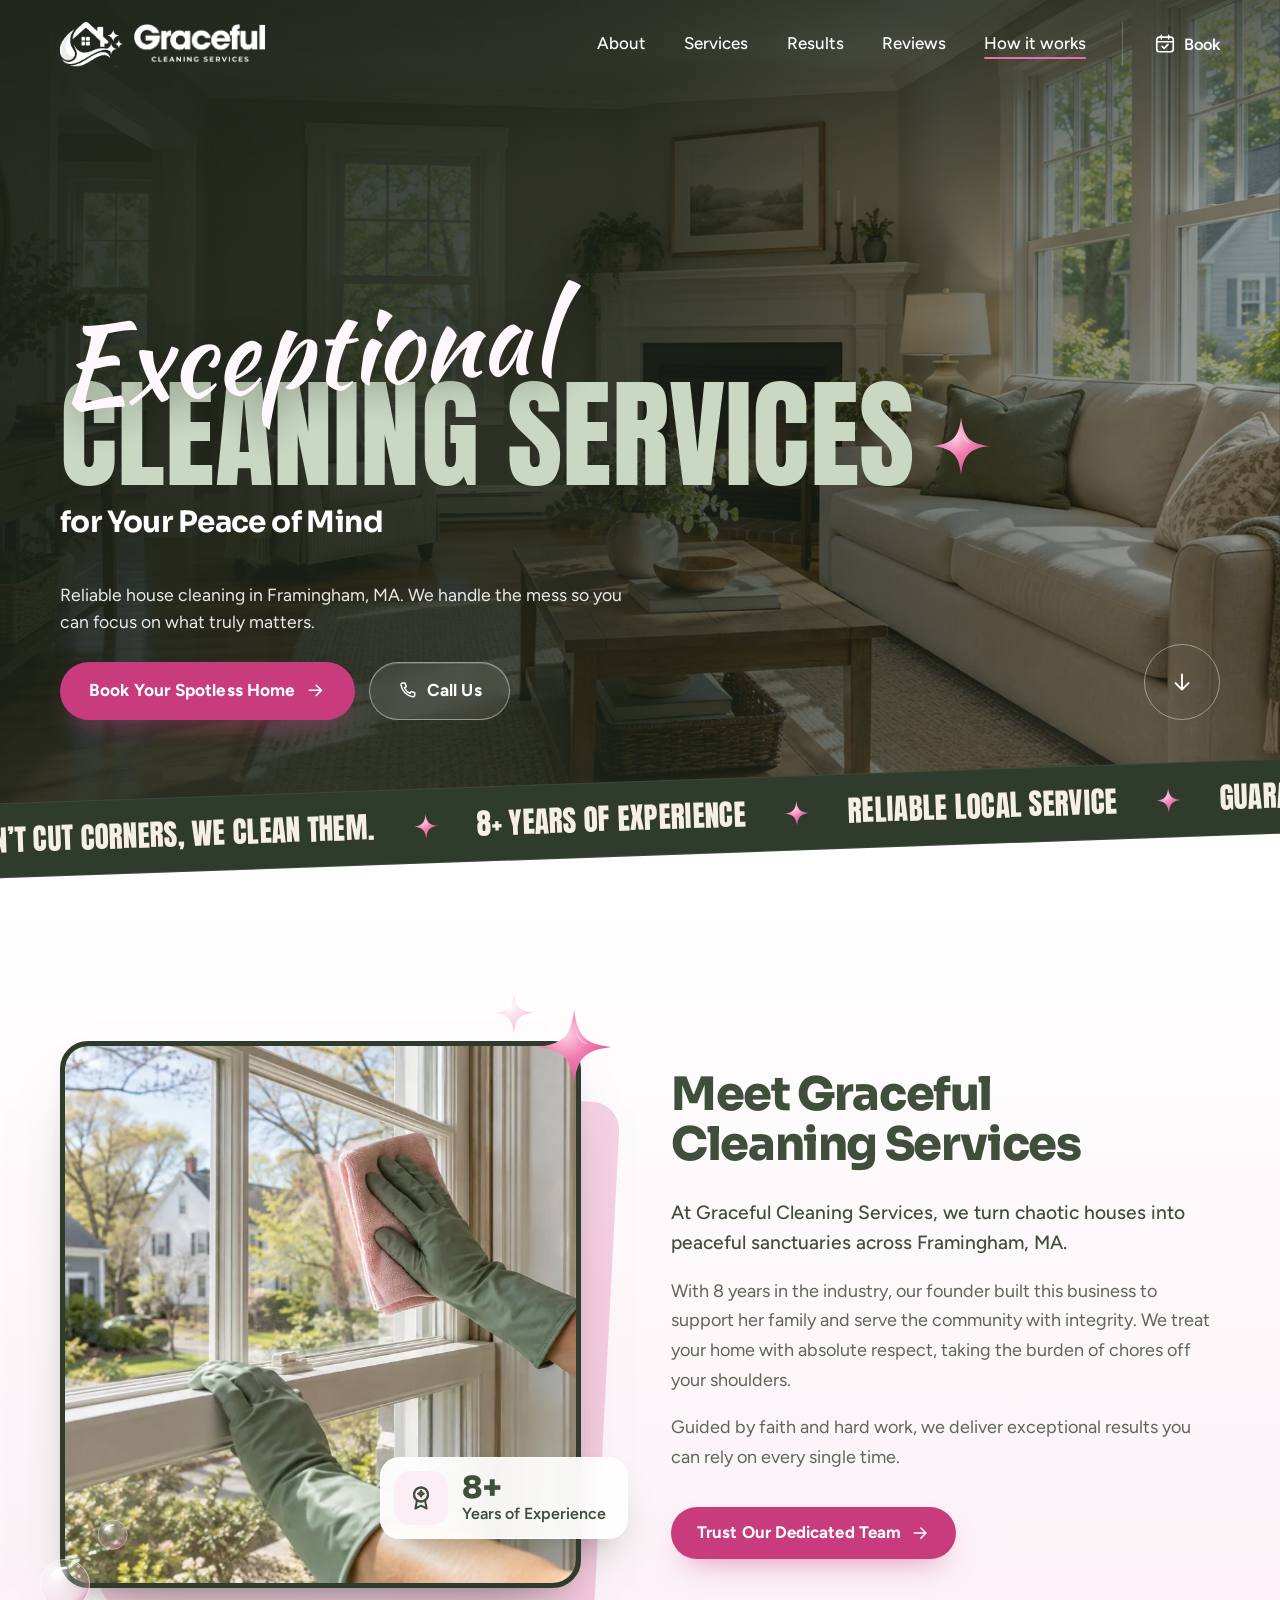
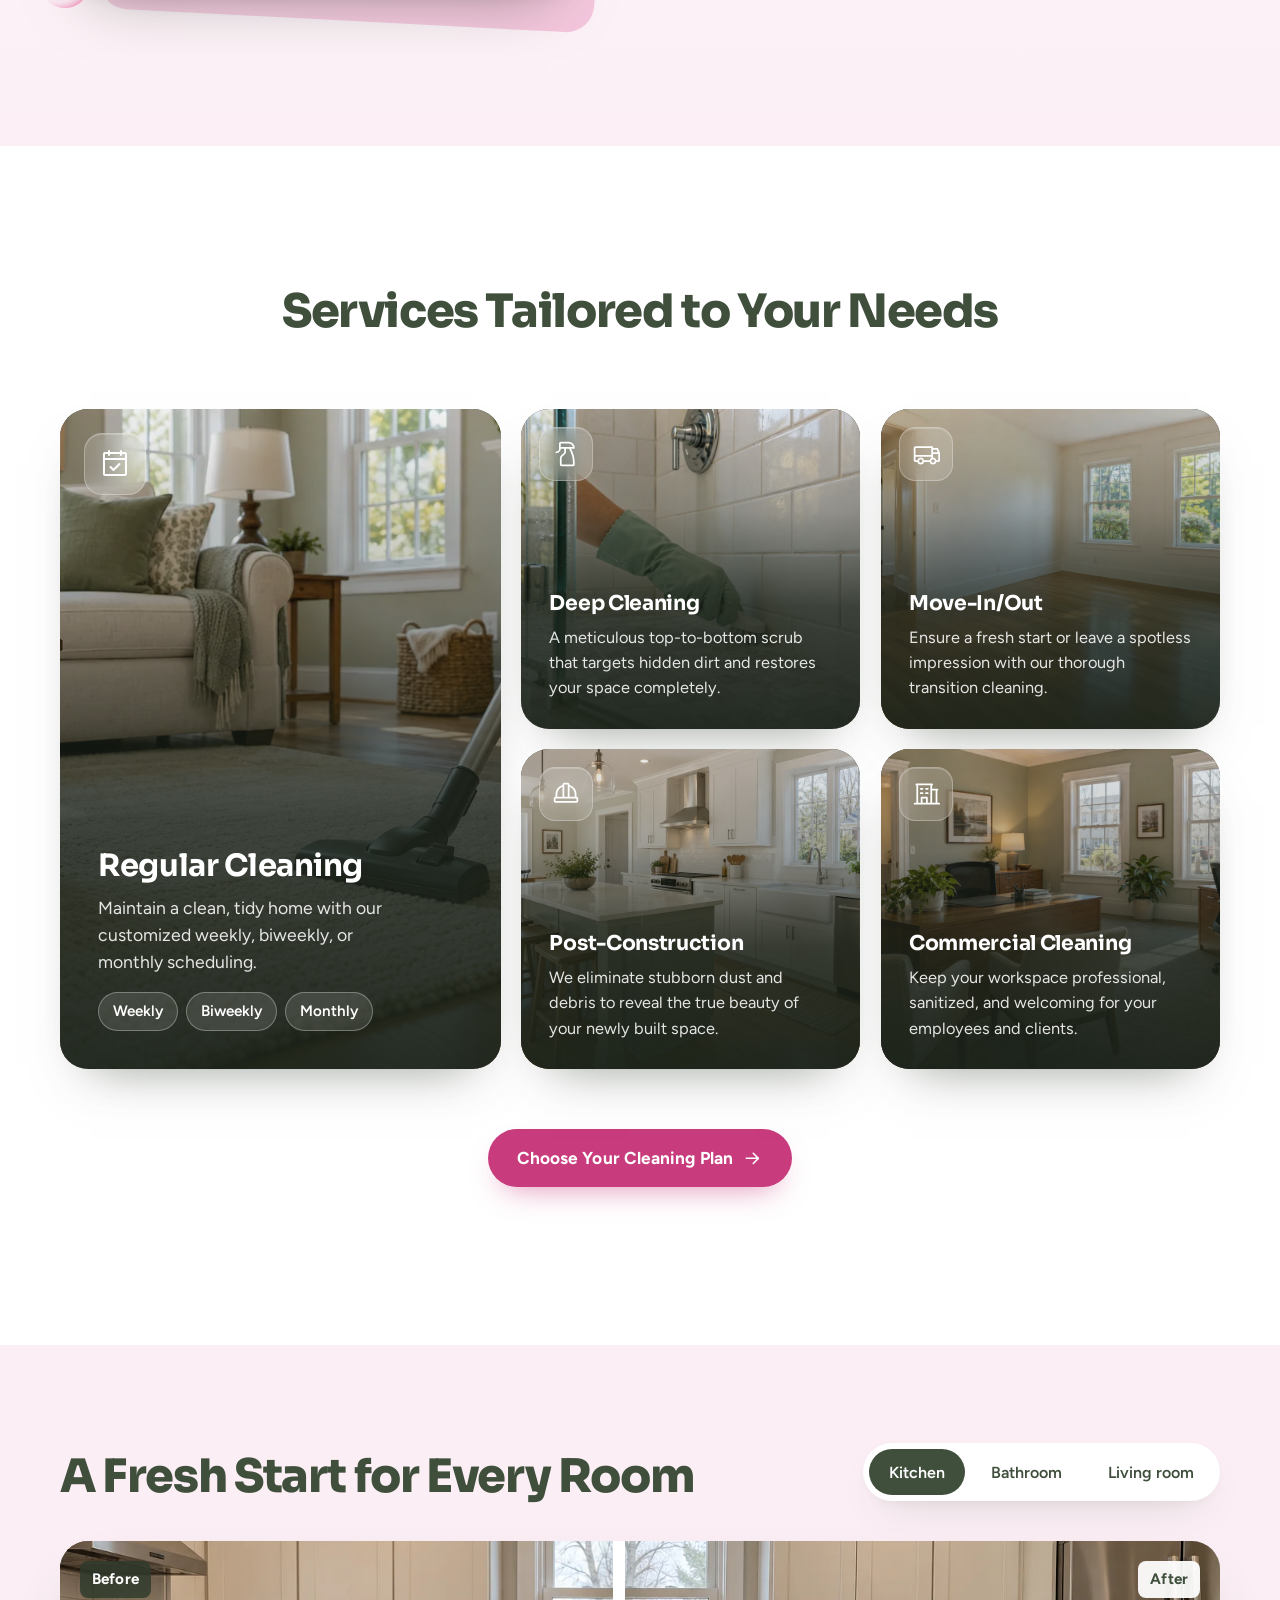
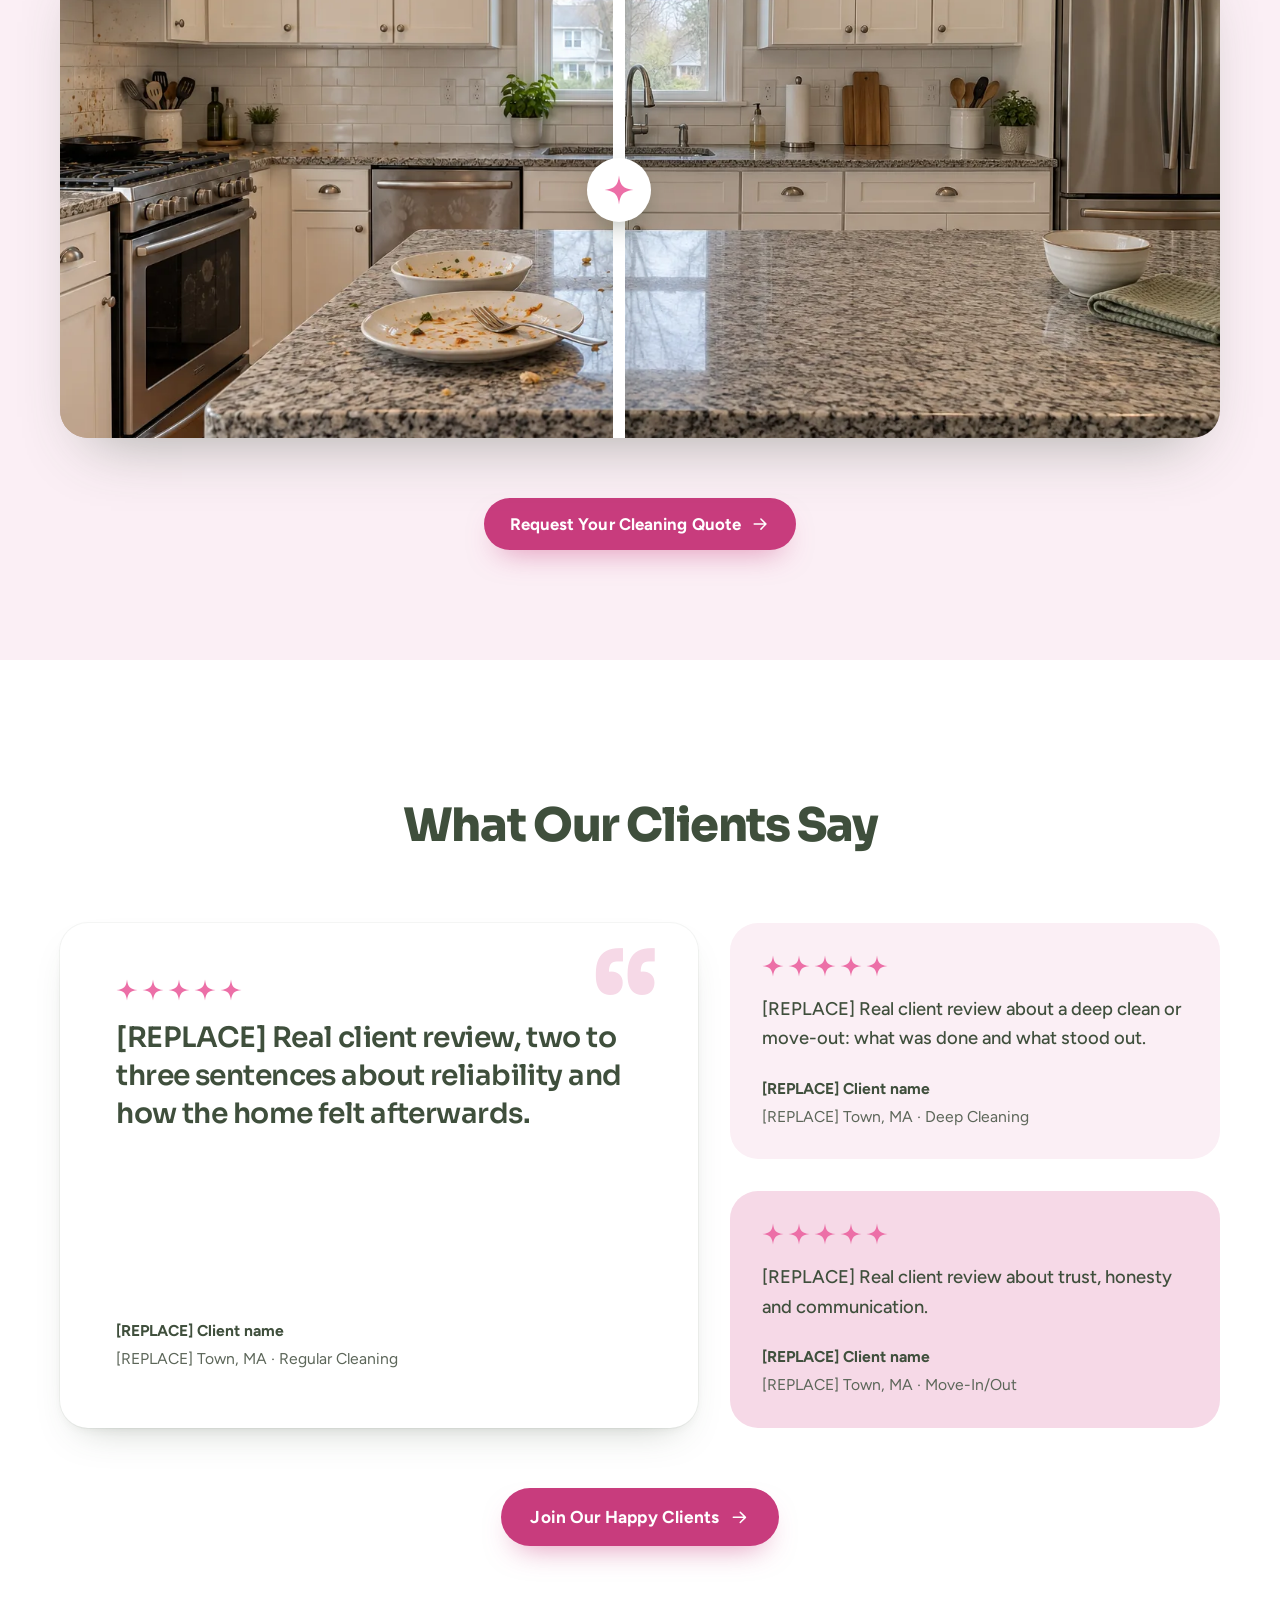
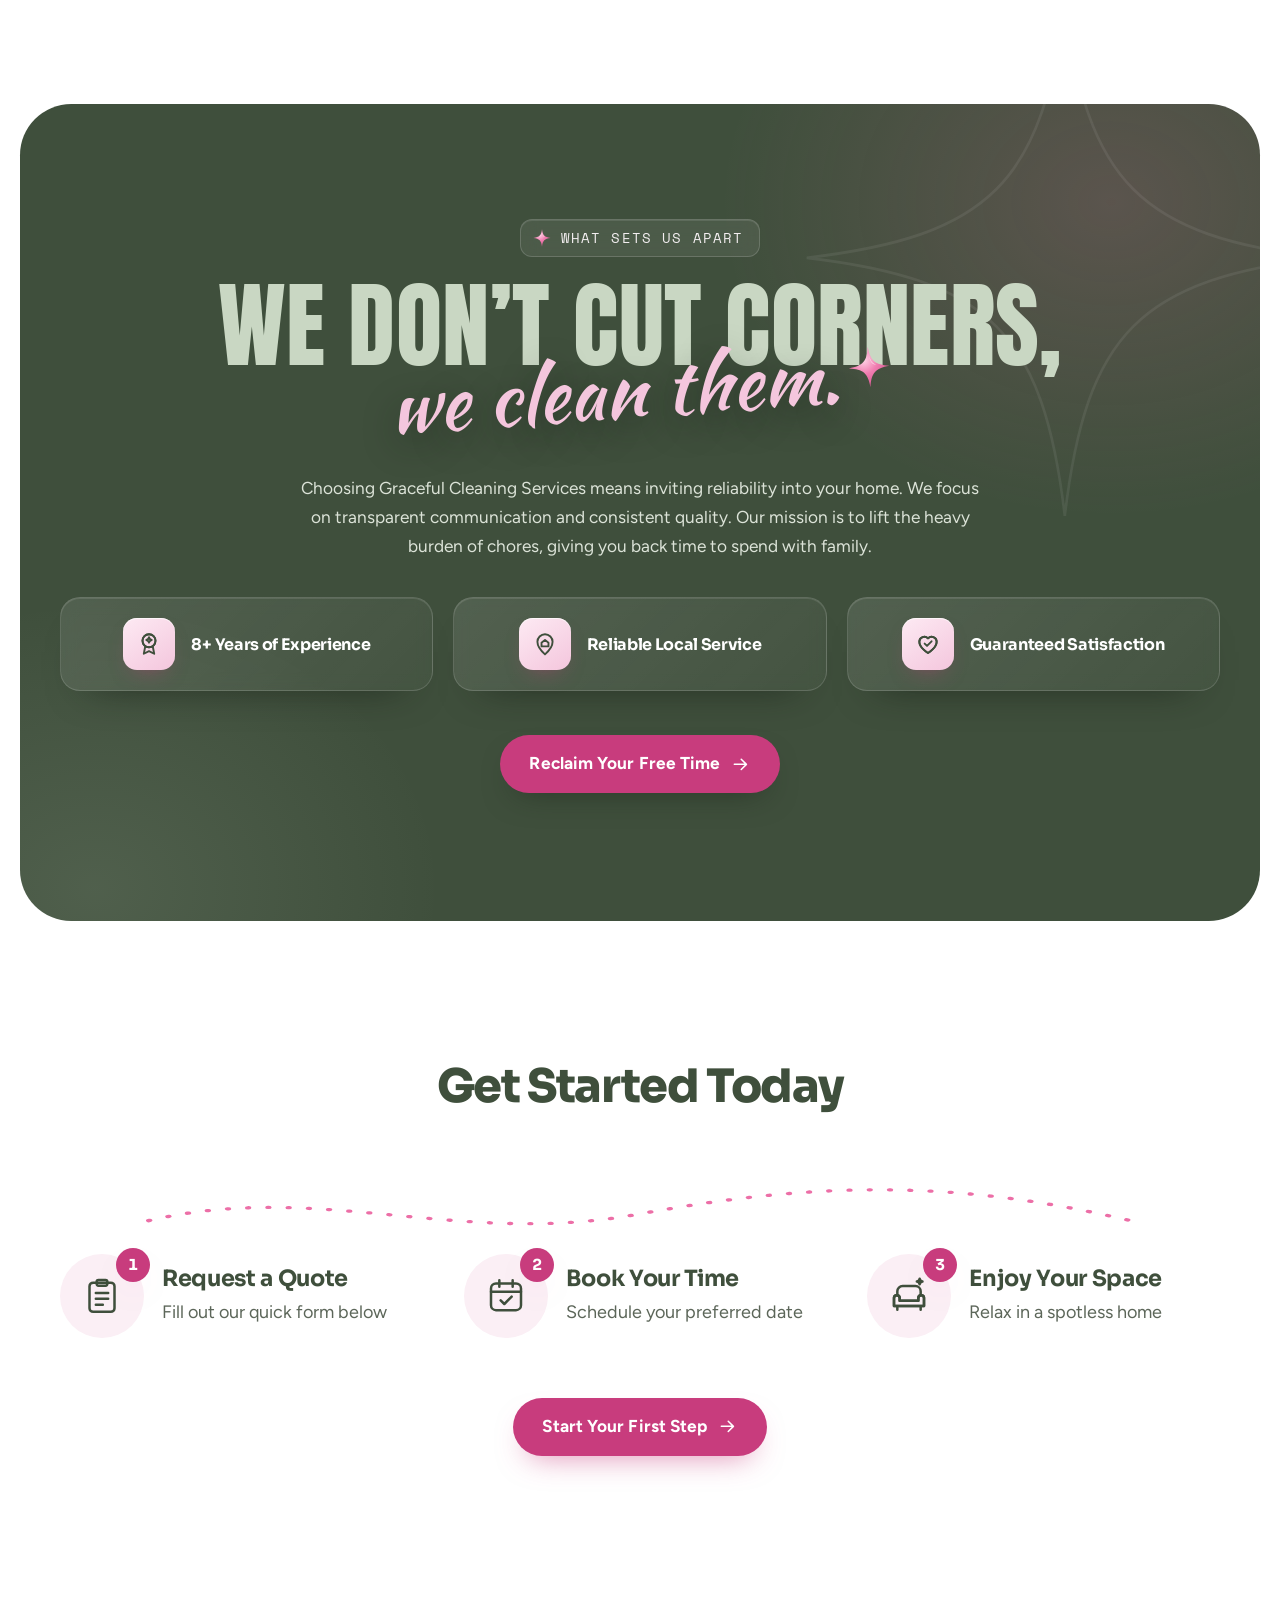
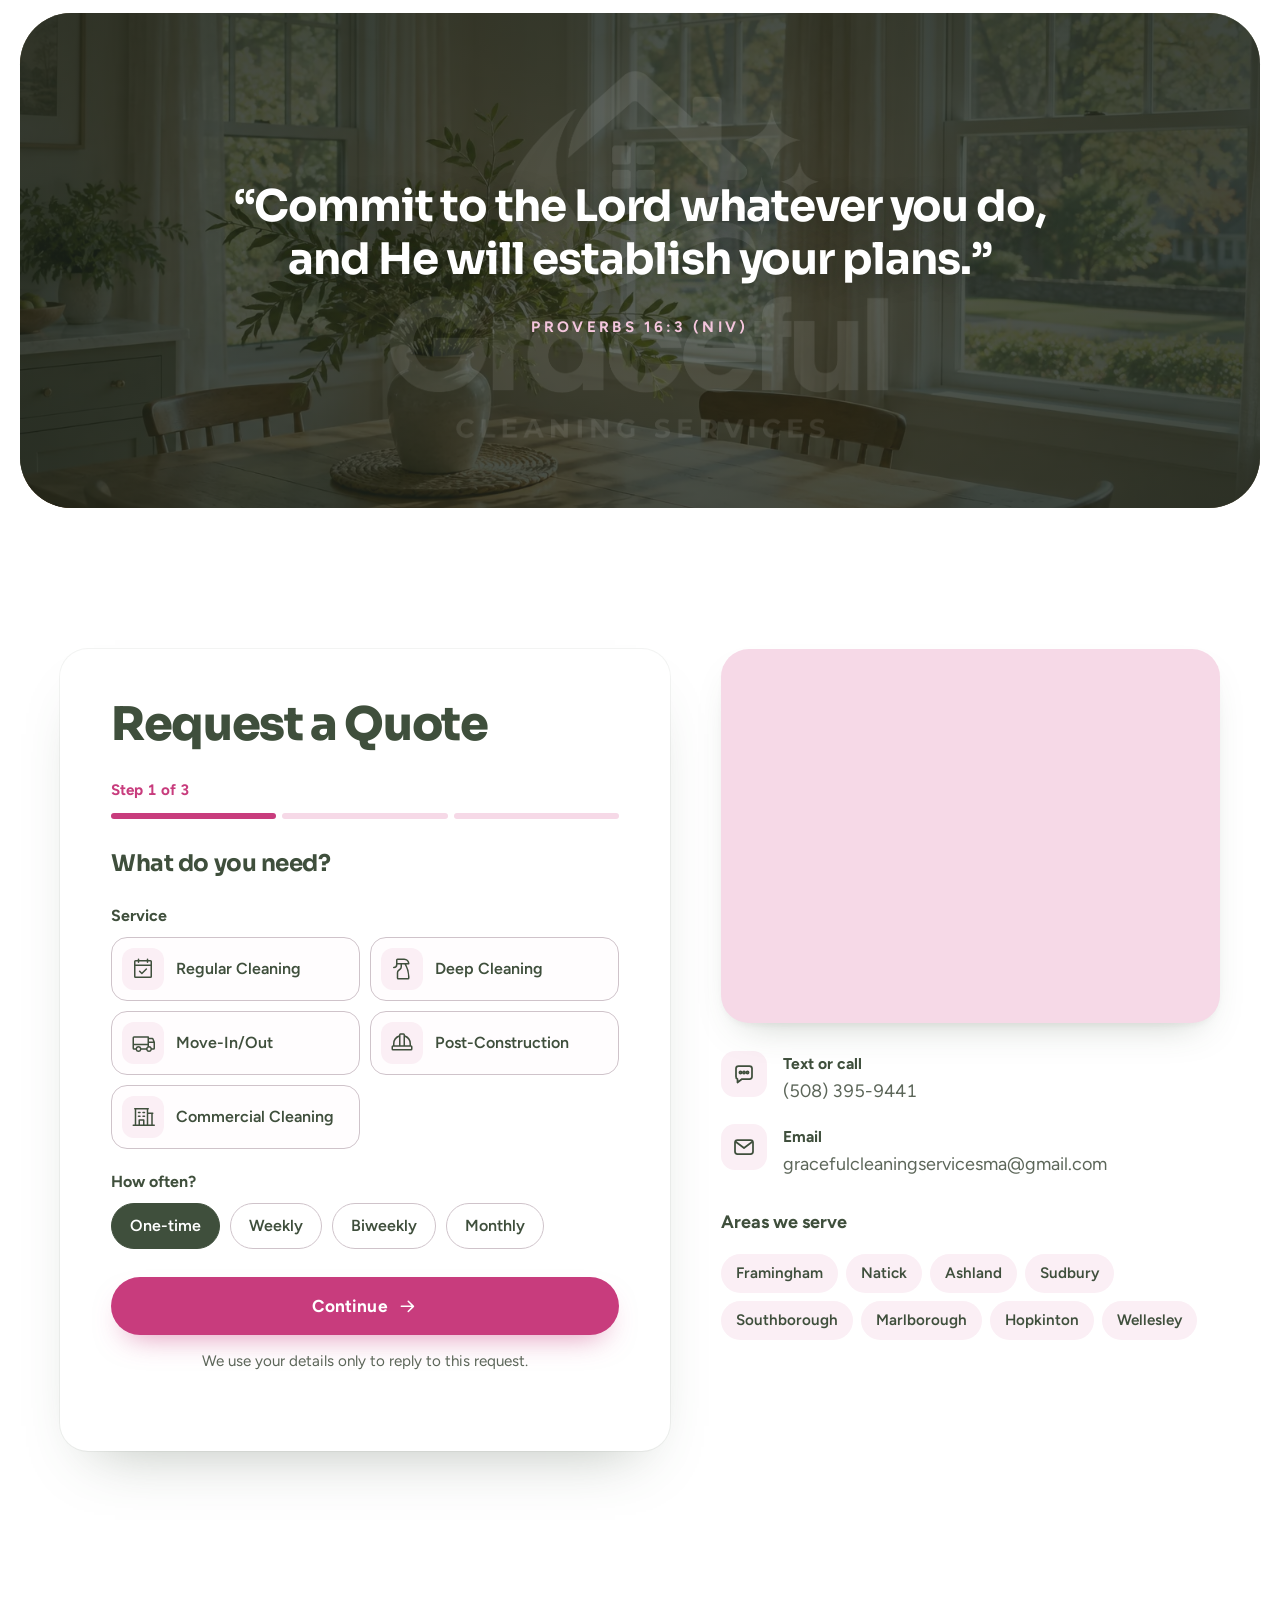
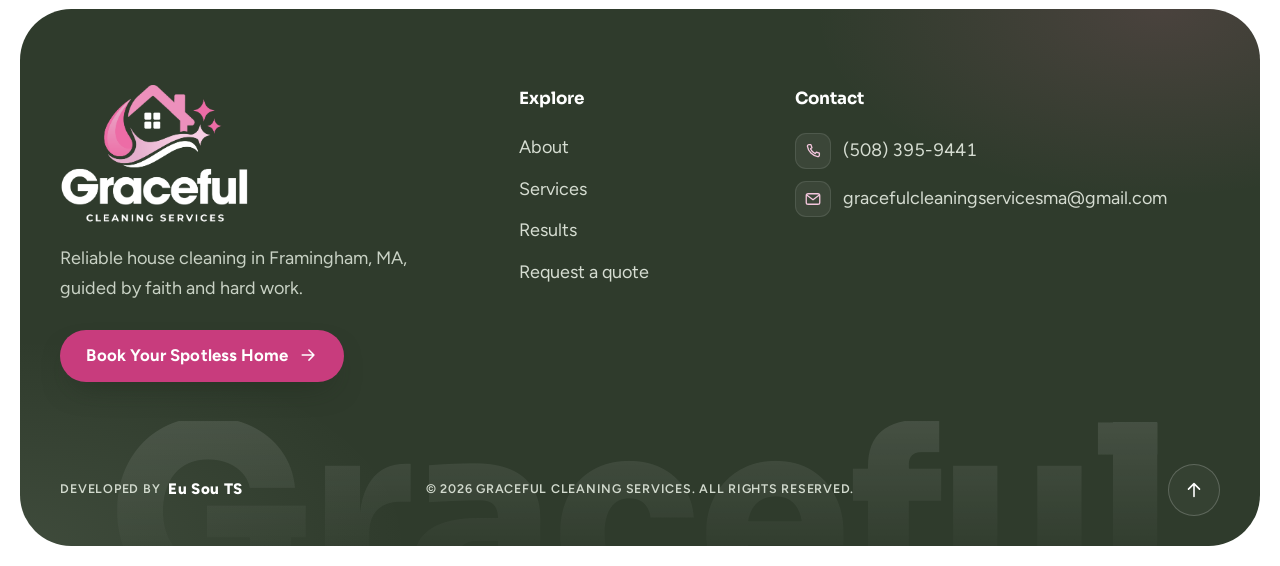
==== commit a86e67ed: "Centre hero and footer content on mobile Below 720px the hero headline, lead and buttons sit on the " ====
--- a/index.html
+++ b/index.html
@@ -30,7 +30,7 @@
   <link rel="preconnect" href="https://fonts.googleapis.com">
   <link rel="preconnect" href="https://fonts.gstatic.com" crossorigin>
   <link href="https://fonts.googleapis.com/css2?family=Anton&family=Figtree:ital,wght@0,400;0,500;0,600;0,700;1,500&family=Kaushan+Script&family=Sora:wght@600;700;800&family=Space+Mono&display=swap" rel="stylesheet">
-  <link rel="stylesheet" href="assets/css/styles.css?v=2026-10-06u">
+  <link rel="stylesheet" href="assets/css/styles.css?v=2026-10-06v">
   <script type="application/ld+json">
   {
     "@context": "https://schema.org",
@@ -593,6 +593,6 @@
   <a href="#contact" class="ab-primary">Book now</a>
 </div>
 
-<script src="assets/js/main.js?v=2026-10-06u" defer></script>
+<script src="assets/js/main.js?v=2026-10-06v" defer></script>
 </body>
 </html>
--- a/assets/css/styles.css
+++ b/assets/css/styles.css
@@ -734,3 +734,20 @@
   .js [data-reveal] > * { opacity: 1 !important; animation: none !important; }
   .btn.is-loading::after { animation: none; opacity: 0; }
 }
+
+/* Mobile: hero and footer content centred */
+@media (max-width: 720px) {
+  .hero-stage, .hero-intro { text-align: center; }
+  .ht-script { margin-inline: auto; }
+  .hero-lead { margin-inline: auto; }
+  .cta-row { justify-content: center; }
+
+  .footer-grid { text-align: center; }
+  .footer-brand img { margin-inline: auto; }
+  .footer-brand p { margin-inline: auto; }
+  .footer-nav, .footer-contact { justify-items: center; }
+  .footer-base { grid-template-columns: 1fr; justify-items: center; text-align: center; gap: 14px; }
+  .fb-copy { grid-column: auto; grid-row: auto; order: 2; }
+  .fb-credit { order: 1; }
+  .to-top { justify-self: center; order: 0; }
+}
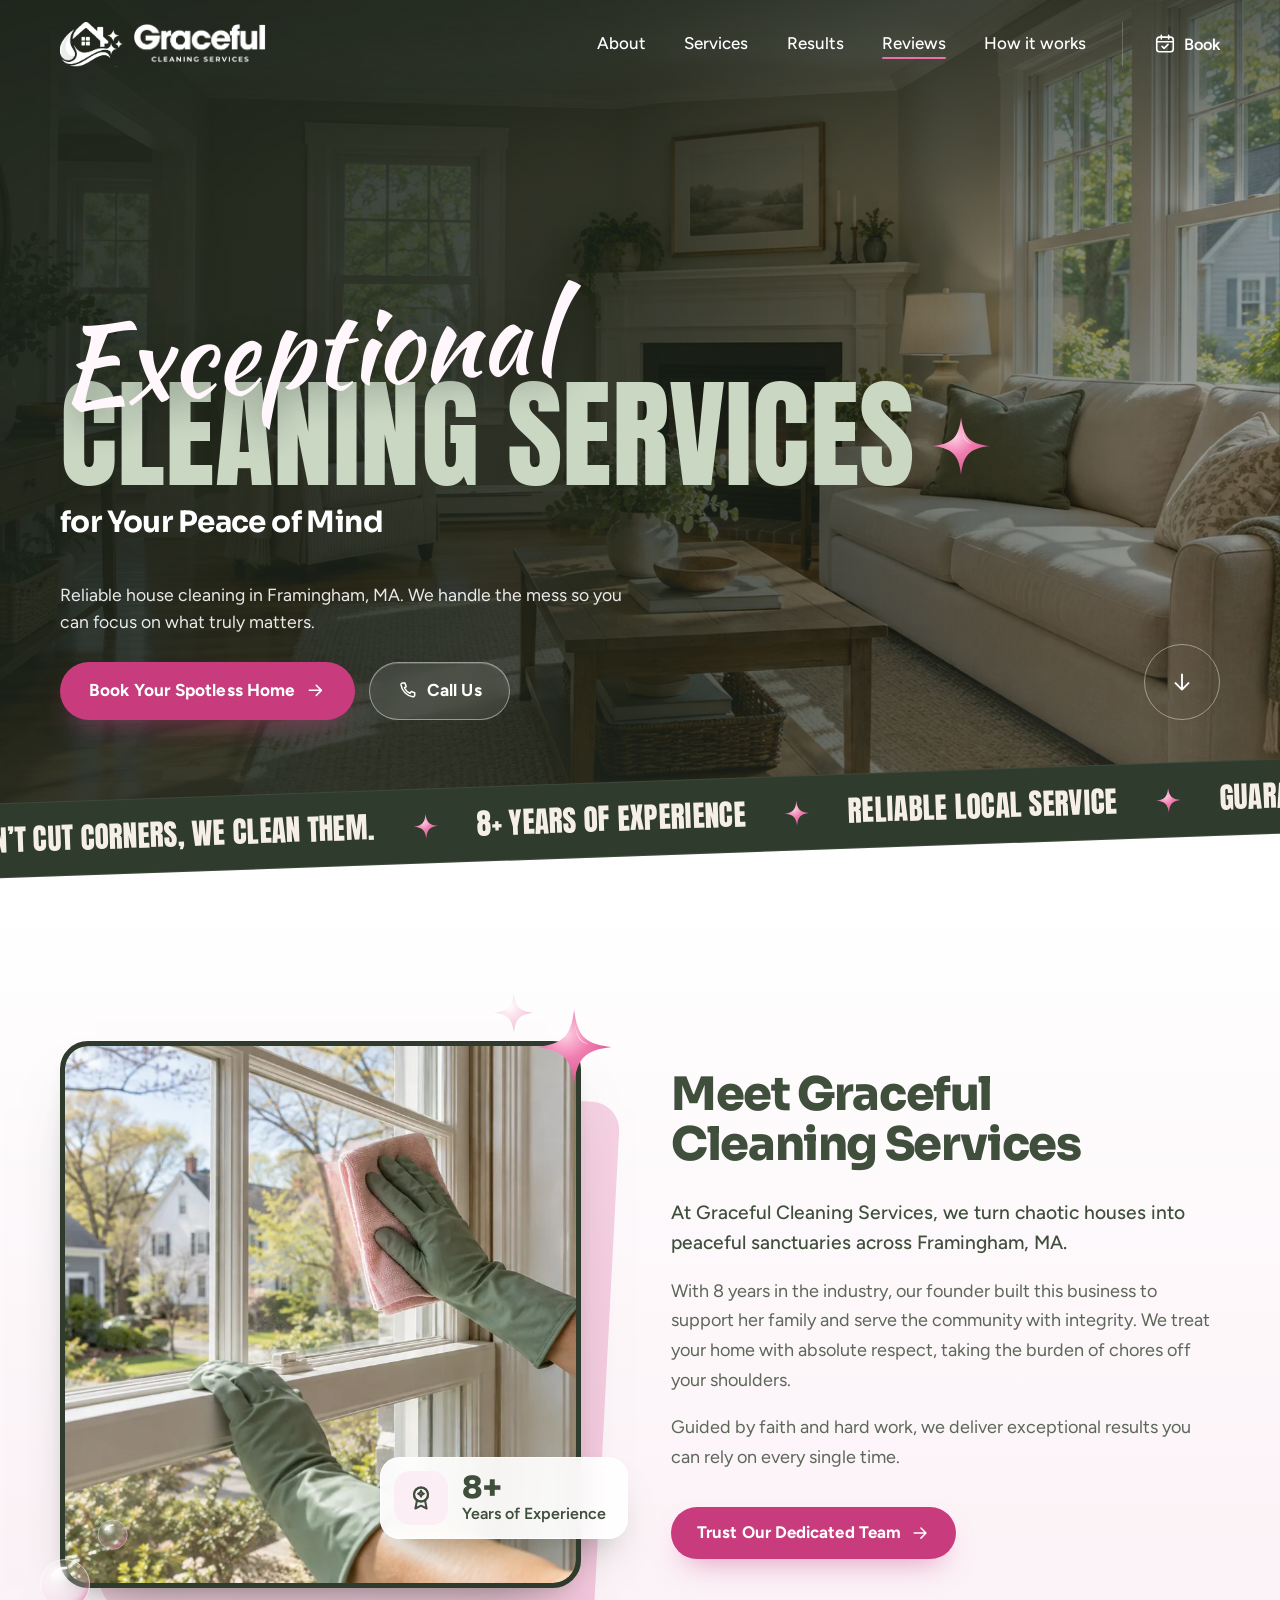
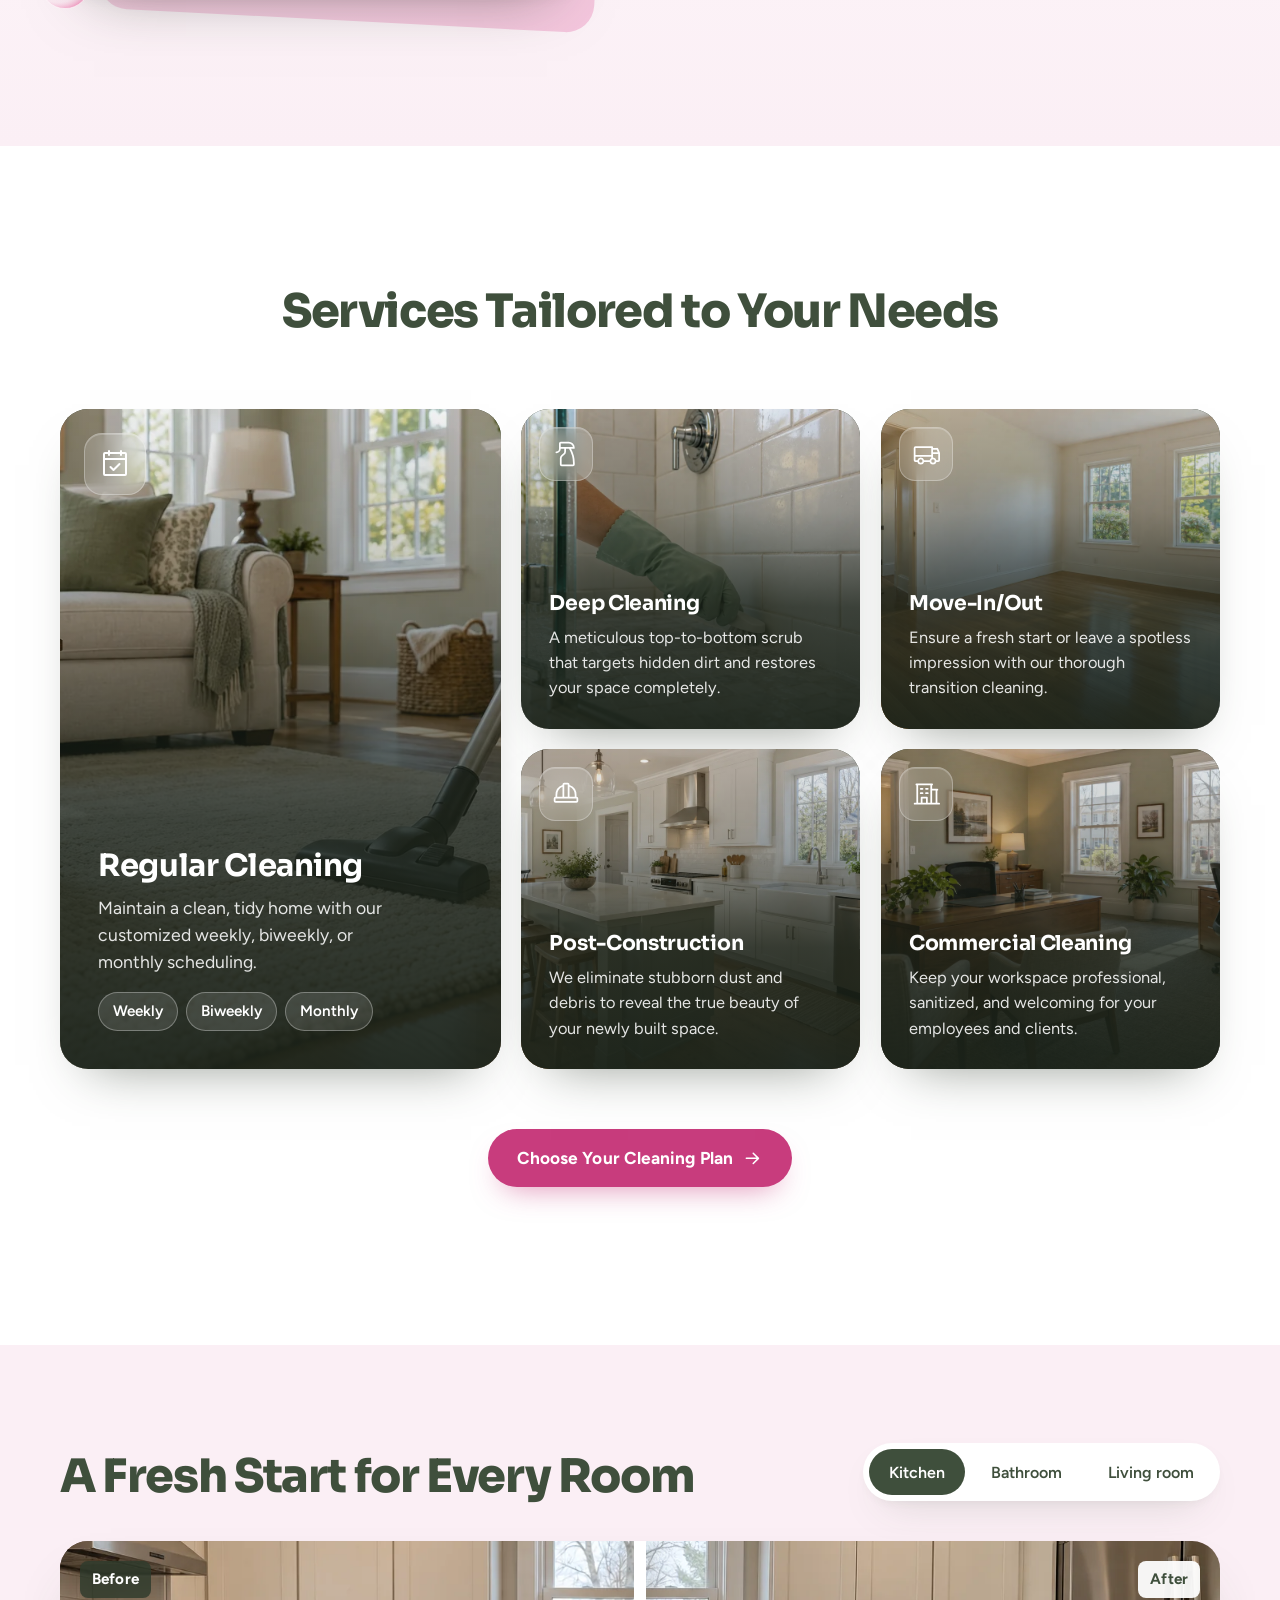
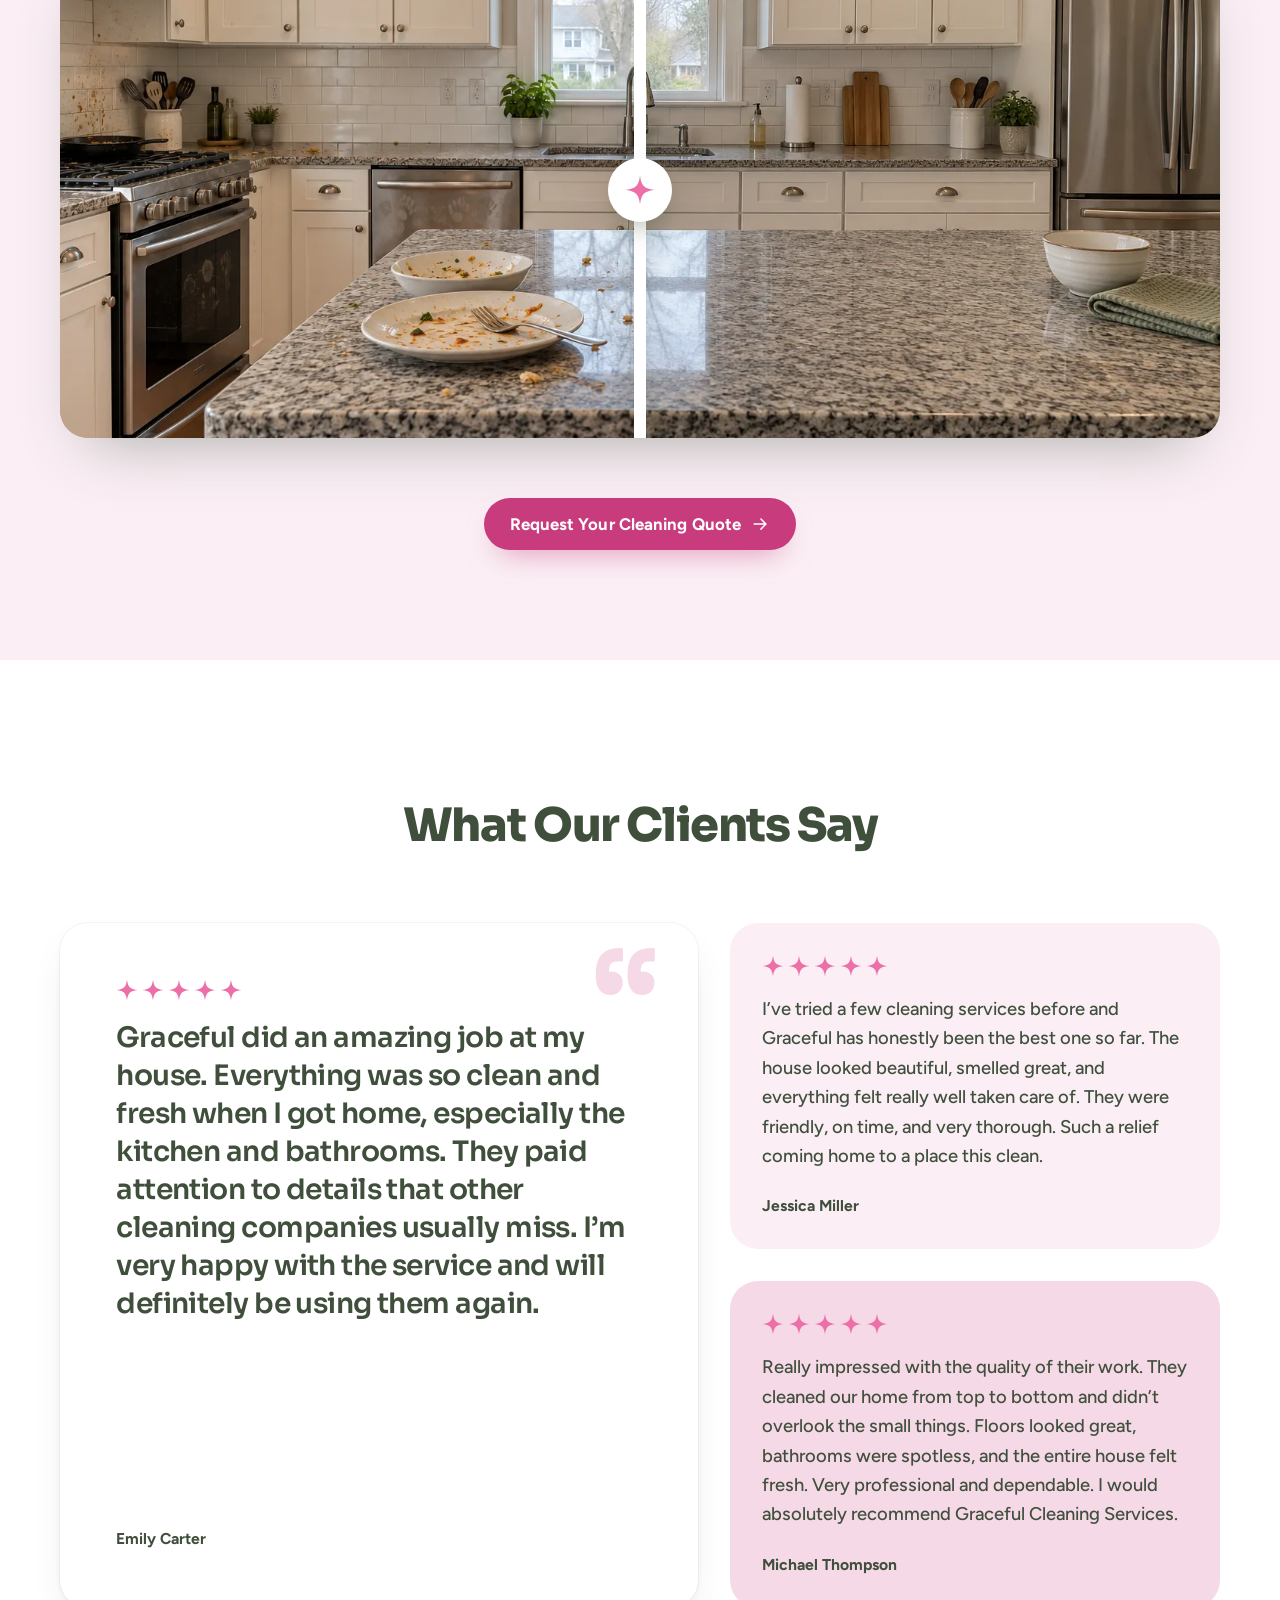
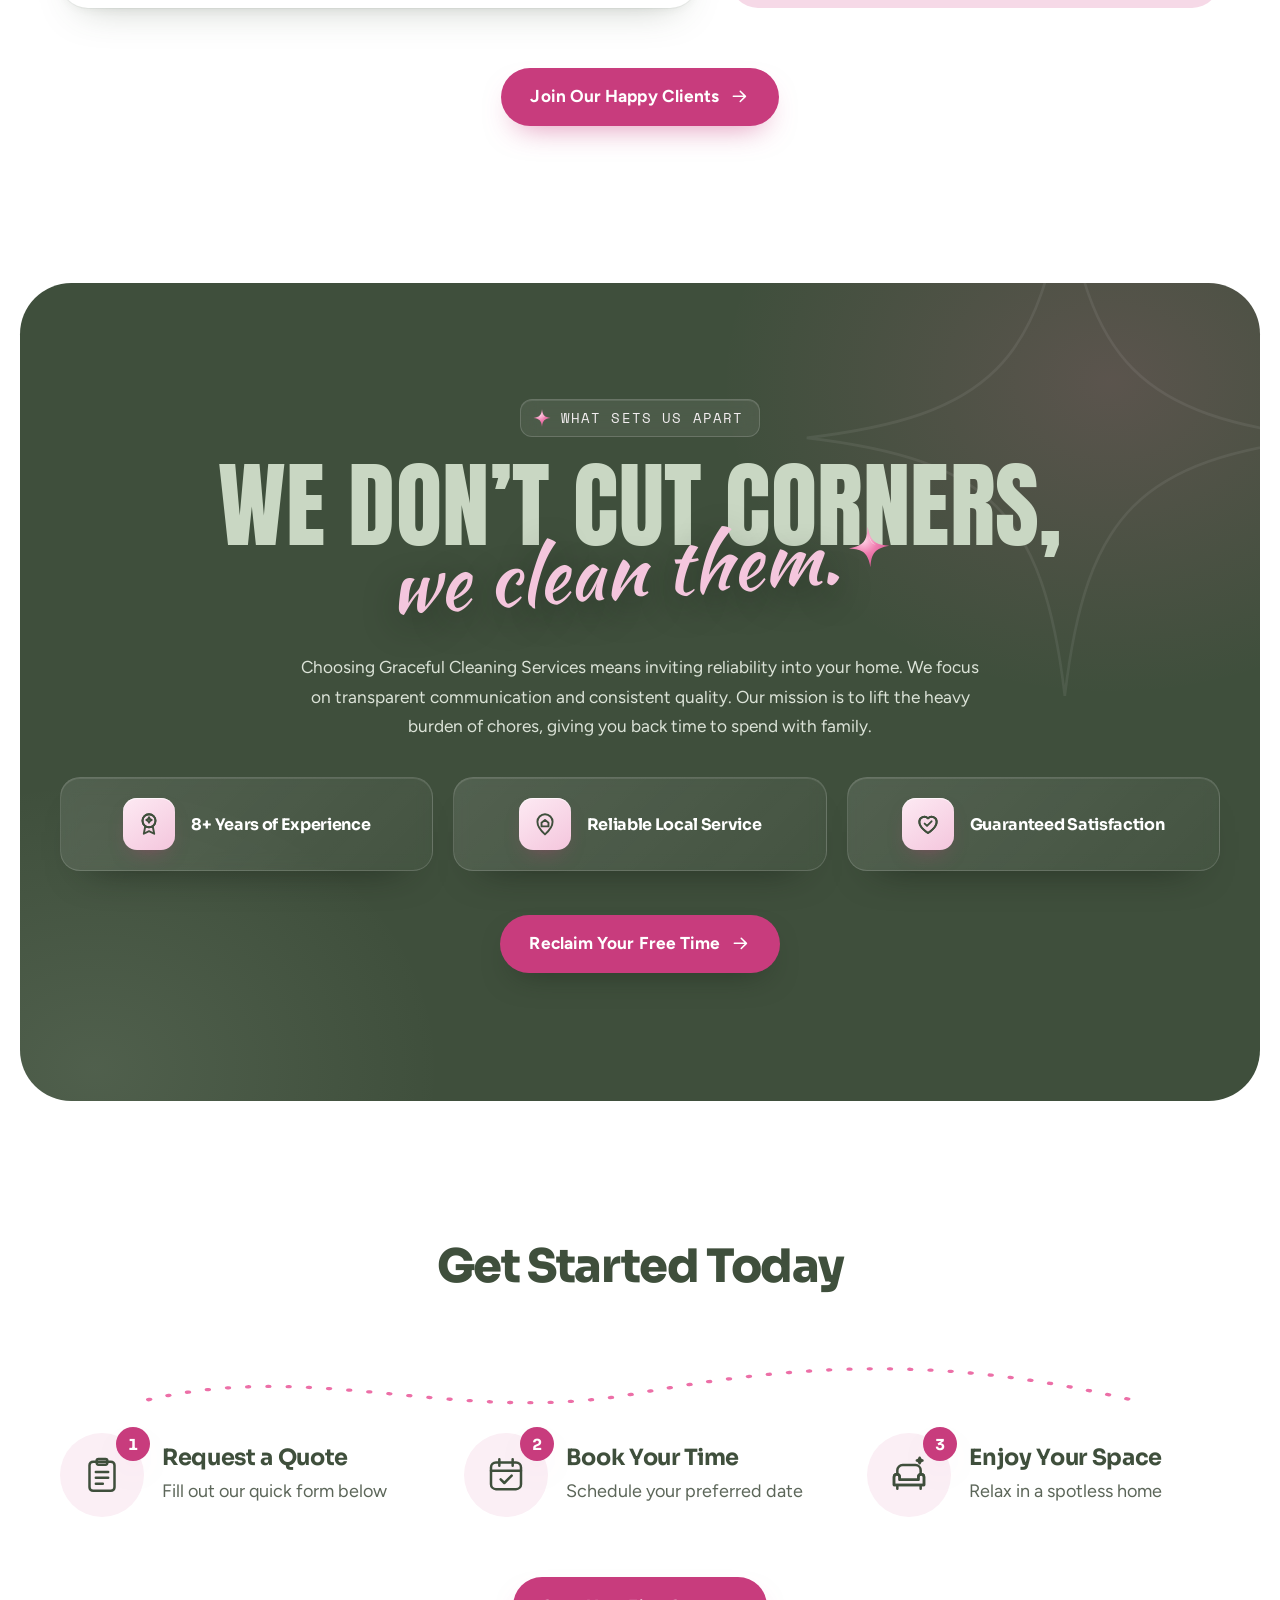
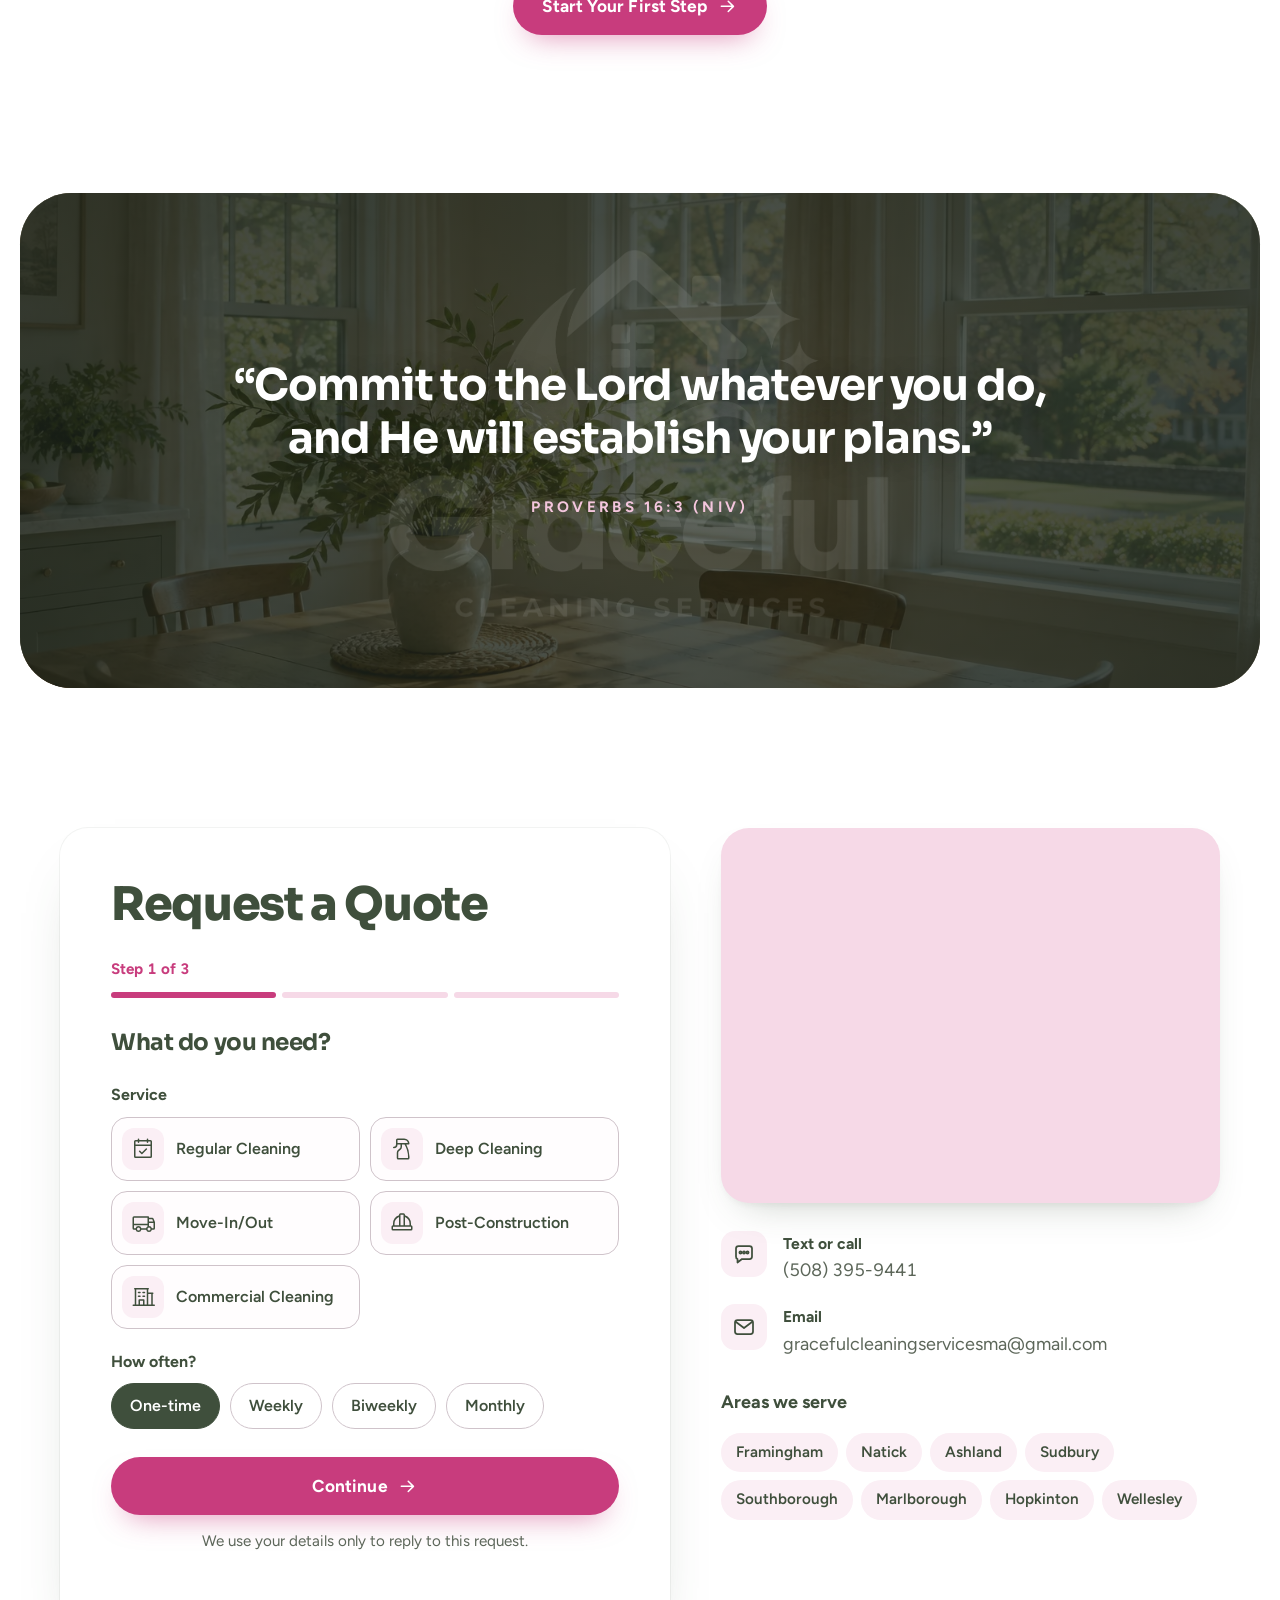
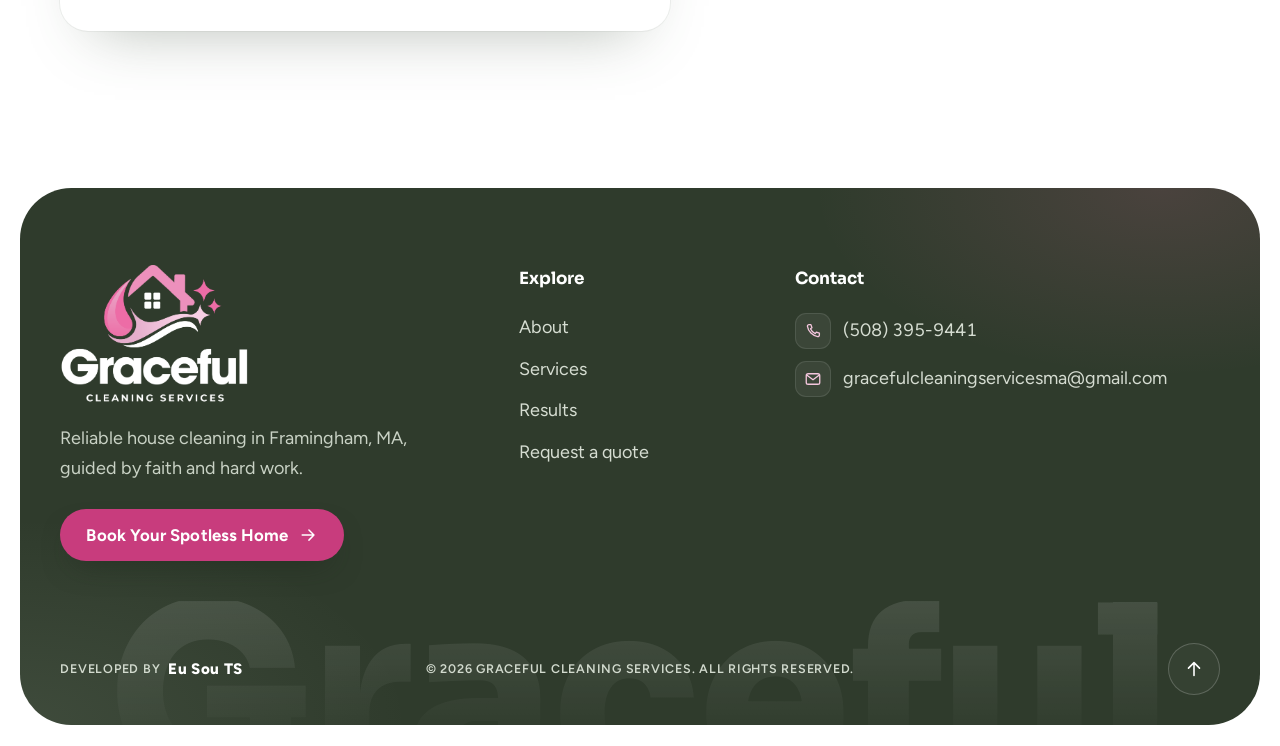
==== commit b2e4758b: "Add client reviews Replace the three review placeholders with five-star reviews from Emily Carter (f" ====
--- a/index.html
+++ b/index.html
@@ -345,23 +345,22 @@
   <section class="reviews section" id="reviews">
     <div class="wrap">
       <h2 class="title-center">What Our Clients Say</h2>
-      <!-- REPLACE: every [REPLACE] below with a real client review before going live. Never publish invented reviews.
-           r1 is the featured quote: use the strongest, longest review there. -->
+      <!-- Client reviews supplied by the agency on 2026-10-07 (all 5 stars). r1 is the featured quote. -->
       <div class="review-grid" data-reveal>
         <figure class="review r1">
           <div class="stars" role="img" aria-label="5 out of 5 stars"><svg aria-hidden="true"><use href="#i-star"/></svg><svg aria-hidden="true"><use href="#i-star"/></svg><svg aria-hidden="true"><use href="#i-star"/></svg><svg aria-hidden="true"><use href="#i-star"/></svg><svg aria-hidden="true"><use href="#i-star"/></svg></div>
-          <blockquote><p>[REPLACE] Real client review, two to three sentences about reliability and how the home felt afterwards.</p></blockquote>
-          <figcaption><strong>[REPLACE] Client name</strong><span>[REPLACE] Town, MA · Regular Cleaning</span></figcaption>
+          <blockquote><p>Graceful did an amazing job at my house. Everything was so clean and fresh when I got home, especially the kitchen and bathrooms. They paid attention to details that other cleaning companies usually miss. I’m very happy with the service and will definitely be using them again.</p></blockquote>
+          <figcaption><strong>Emily Carter</strong></figcaption>
         </figure>
         <figure class="review r2">
           <div class="stars" role="img" aria-label="5 out of 5 stars"><svg aria-hidden="true"><use href="#i-star"/></svg><svg aria-hidden="true"><use href="#i-star"/></svg><svg aria-hidden="true"><use href="#i-star"/></svg><svg aria-hidden="true"><use href="#i-star"/></svg><svg aria-hidden="true"><use href="#i-star"/></svg></div>
-          <blockquote><p>[REPLACE] Real client review about a deep clean or move-out: what was done and what stood out.</p></blockquote>
-          <figcaption><strong>[REPLACE] Client name</strong><span>[REPLACE] Town, MA · Deep Cleaning</span></figcaption>
+          <blockquote><p>I’ve tried a few cleaning services before and Graceful has honestly been the best one so far. The house looked beautiful, smelled great, and everything felt really well taken care of. They were friendly, on time, and very thorough. Such a relief coming home to a place this clean.</p></blockquote>
+          <figcaption><strong>Jessica Miller</strong></figcaption>
         </figure>
         <figure class="review r3">
           <div class="stars" role="img" aria-label="5 out of 5 stars"><svg aria-hidden="true"><use href="#i-star"/></svg><svg aria-hidden="true"><use href="#i-star"/></svg><svg aria-hidden="true"><use href="#i-star"/></svg><svg aria-hidden="true"><use href="#i-star"/></svg><svg aria-hidden="true"><use href="#i-star"/></svg></div>
-          <blockquote><p>[REPLACE] Real client review about trust, honesty and communication.</p></blockquote>
-          <figcaption><strong>[REPLACE] Client name</strong><span>[REPLACE] Town, MA · Move-In/Out</span></figcaption>
+          <blockquote><p>Really impressed with the quality of their work. They cleaned our home from top to bottom and didn’t overlook the small things. Floors looked great, bathrooms were spotless, and the entire house felt fresh. Very professional and dependable. I would absolutely recommend Graceful Cleaning Services.</p></blockquote>
+          <figcaption><strong>Michael Thompson</strong></figcaption>
         </figure>
       </div>
       <div class="section-foot">
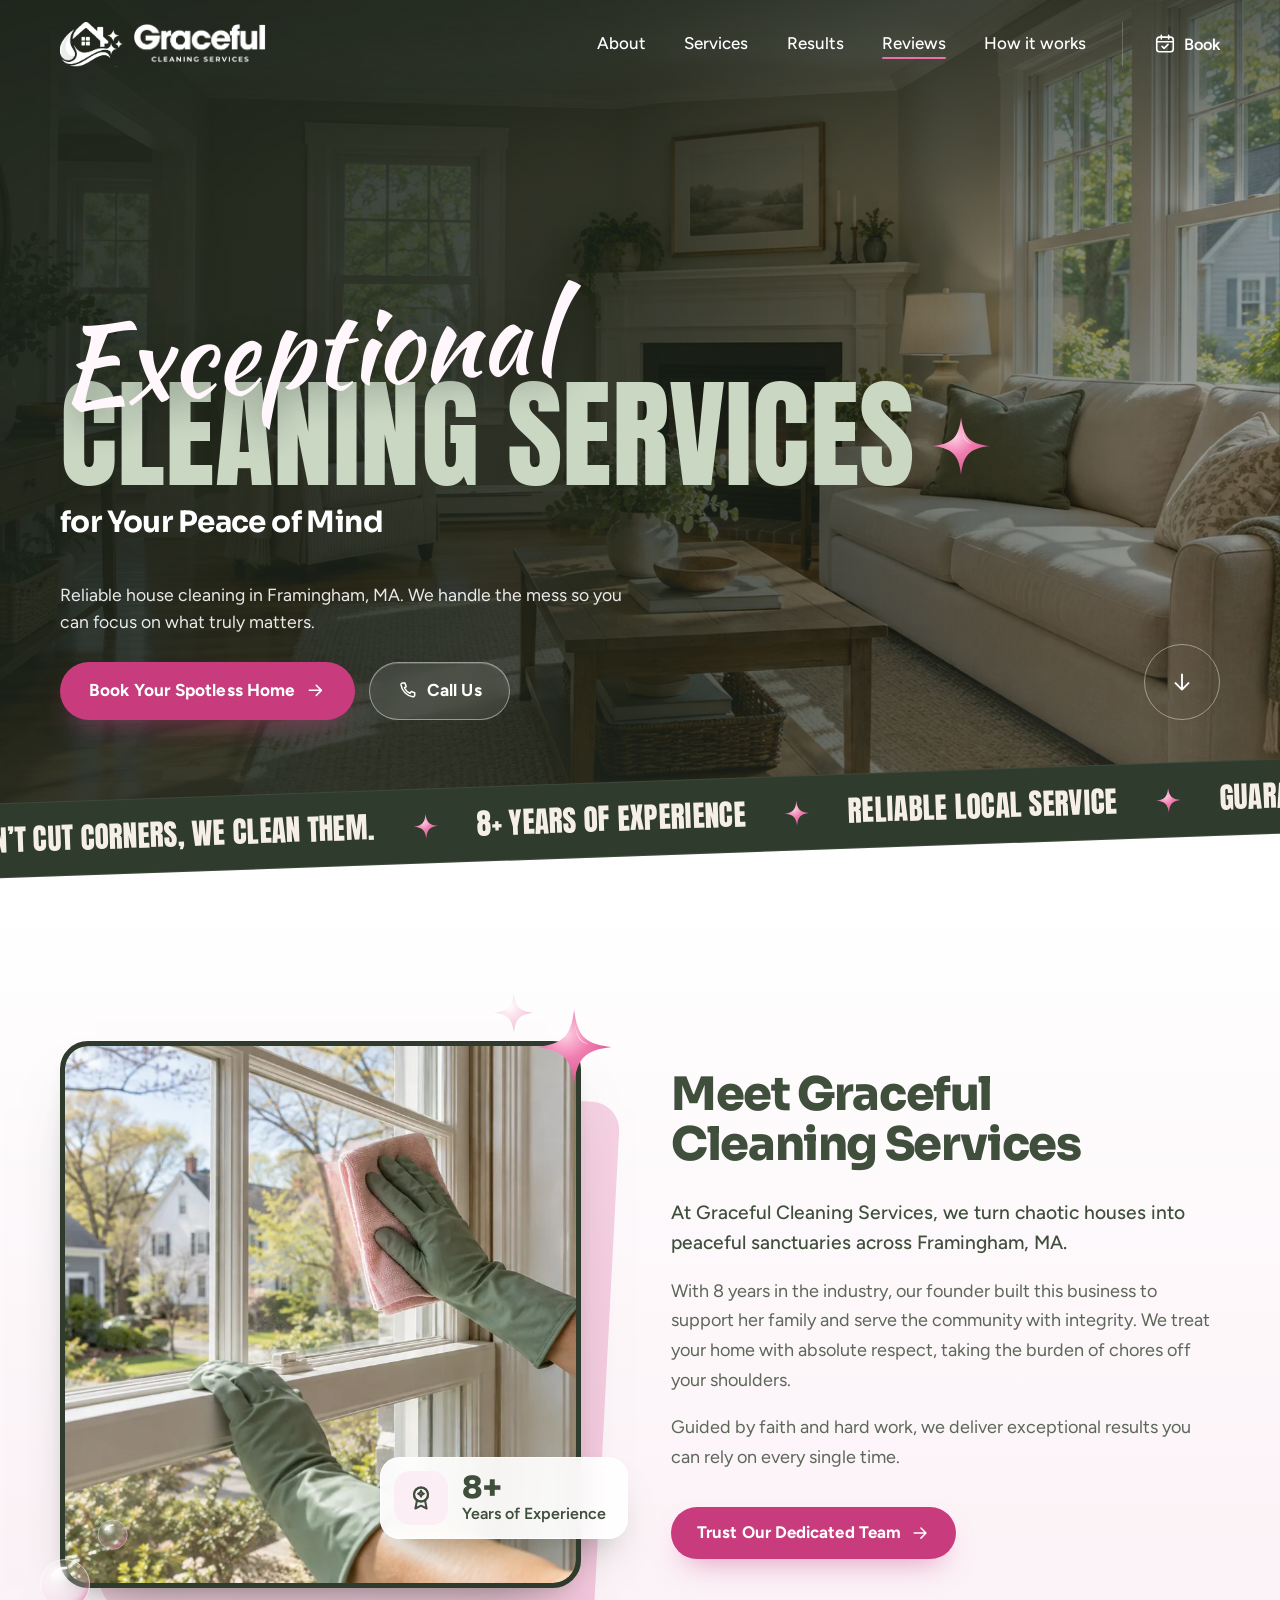
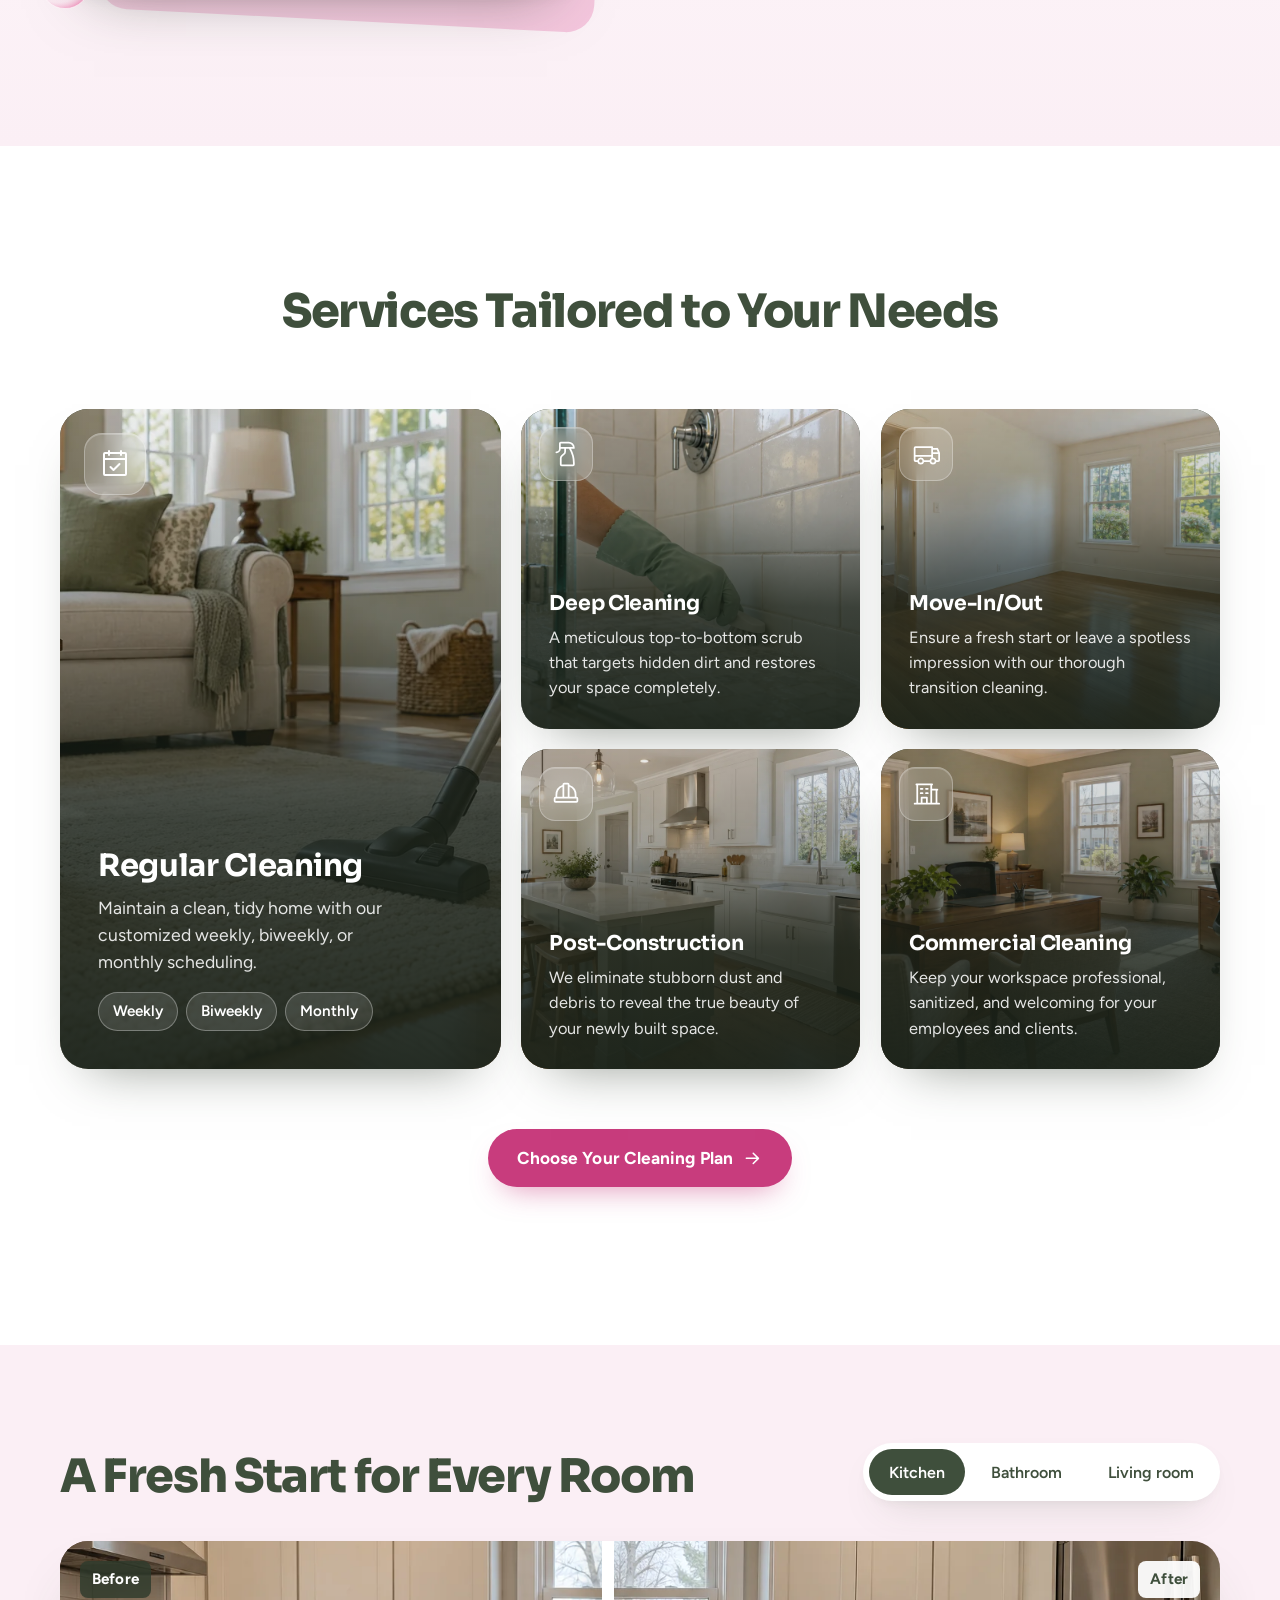
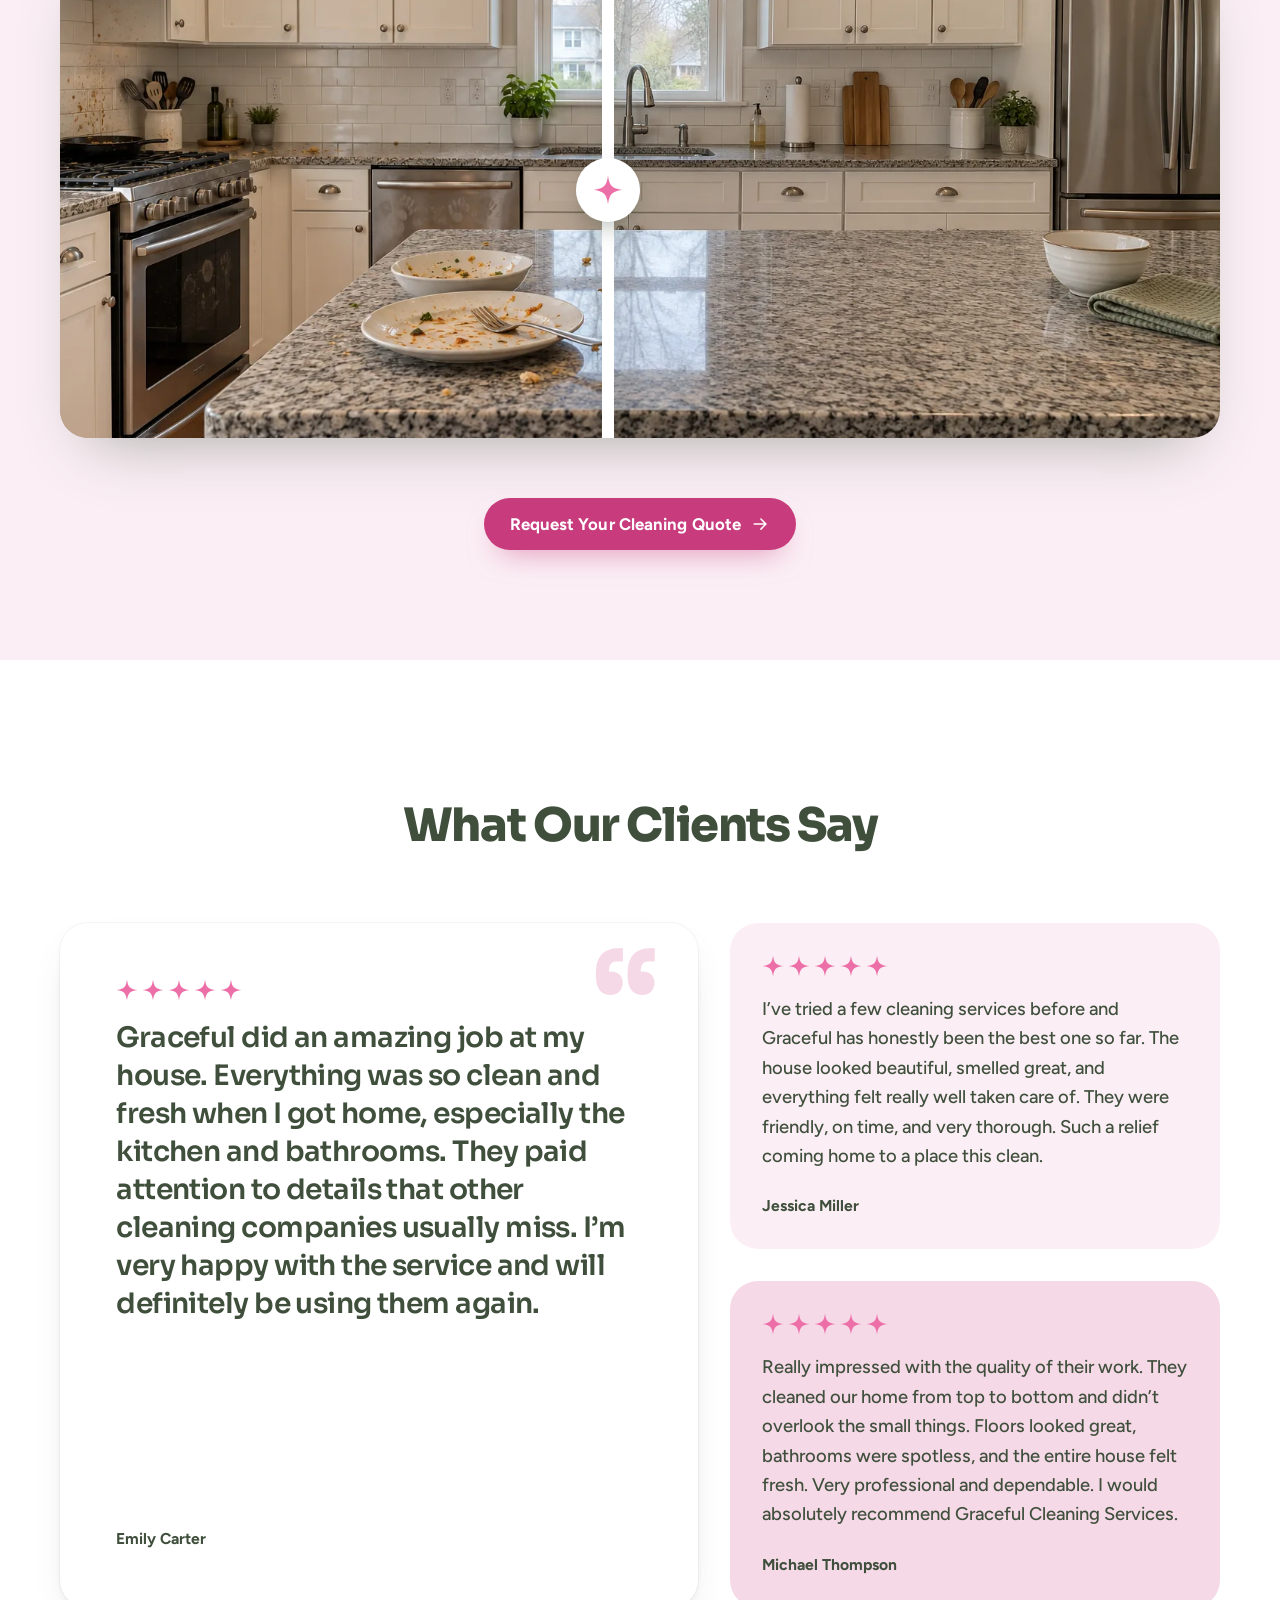
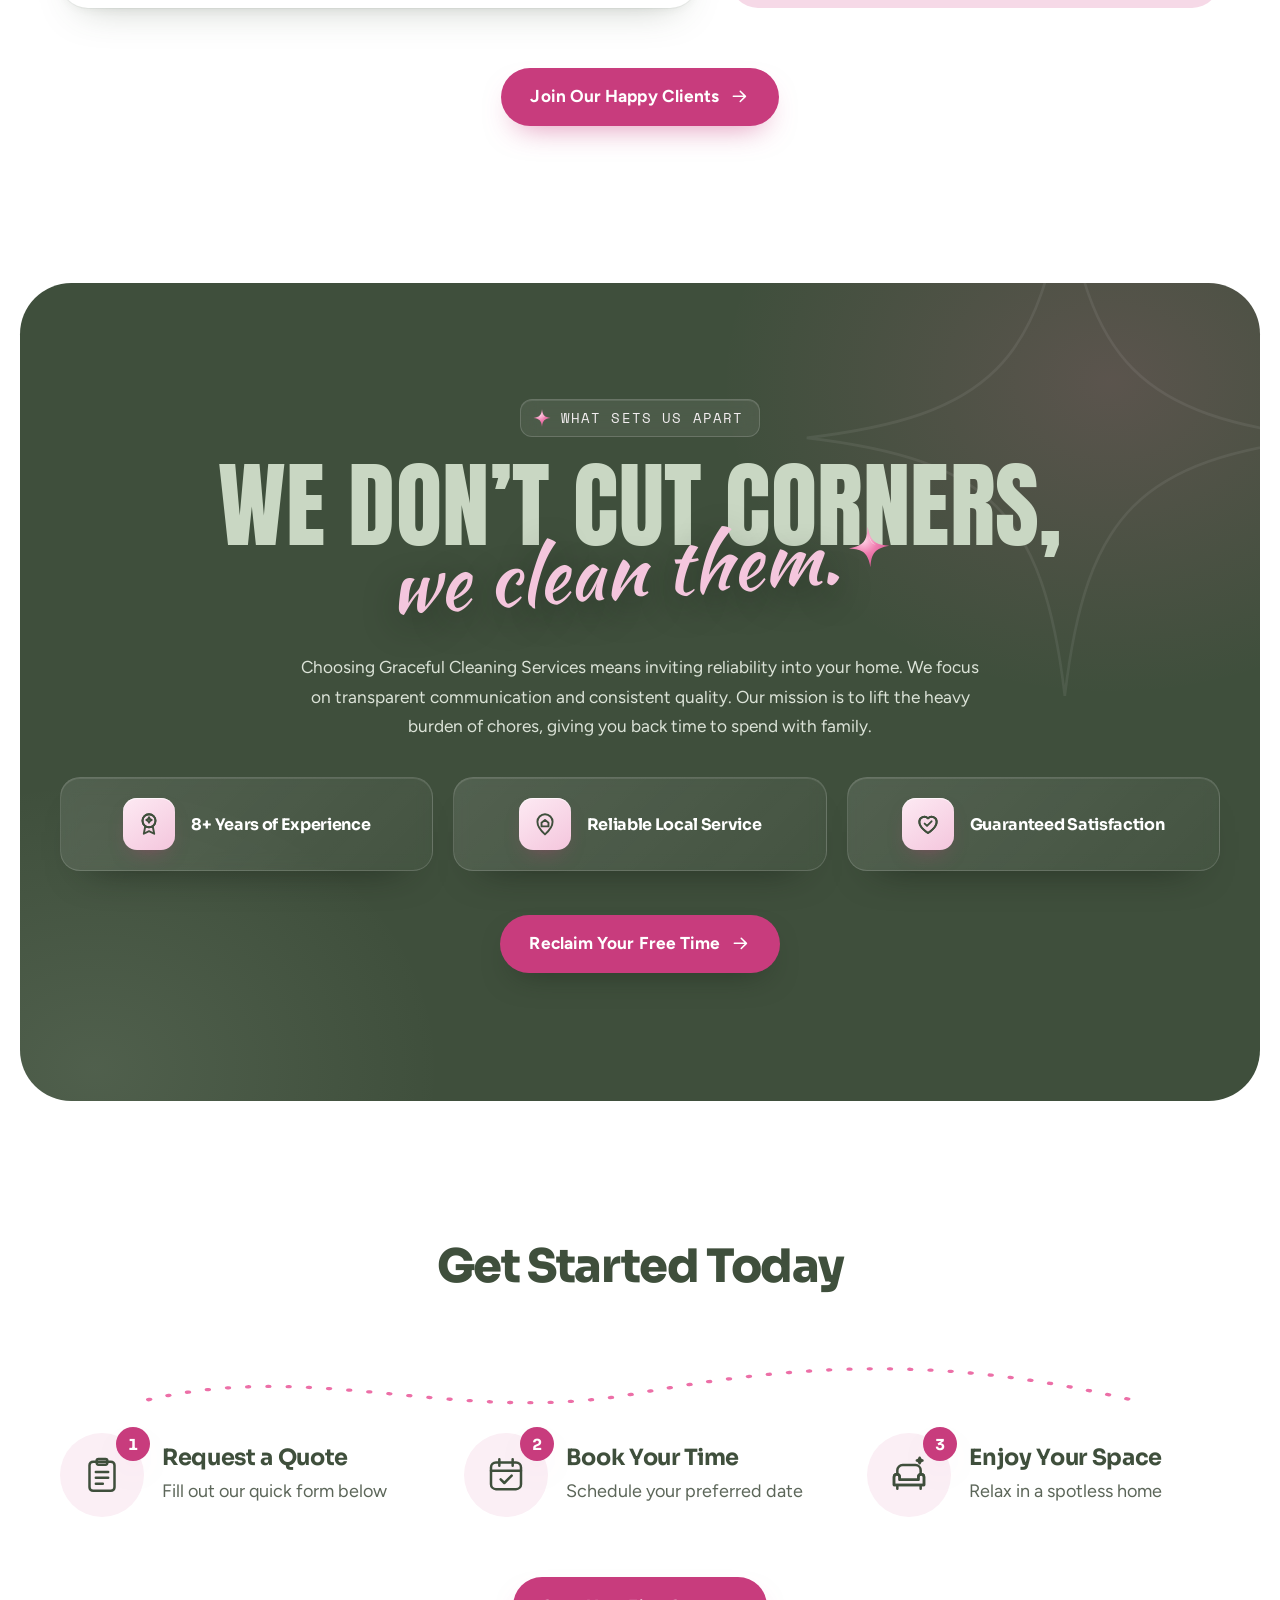
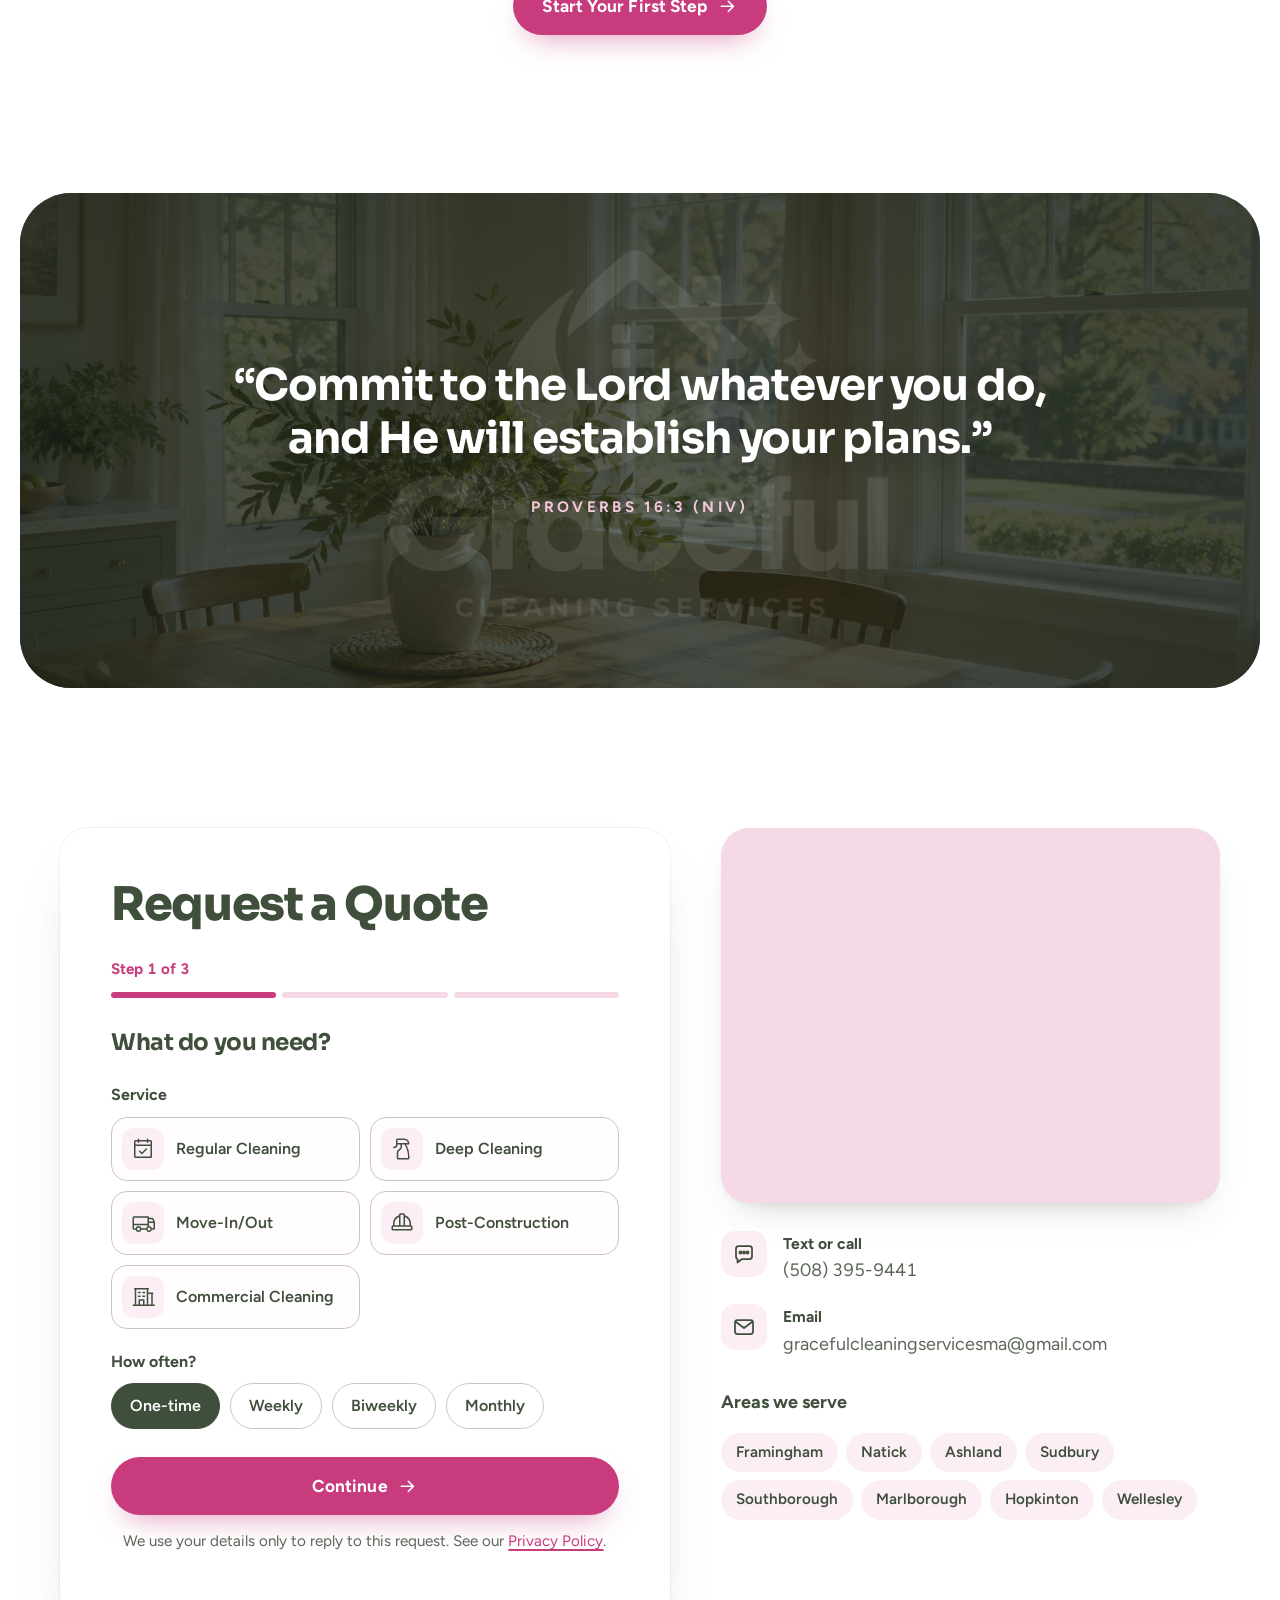
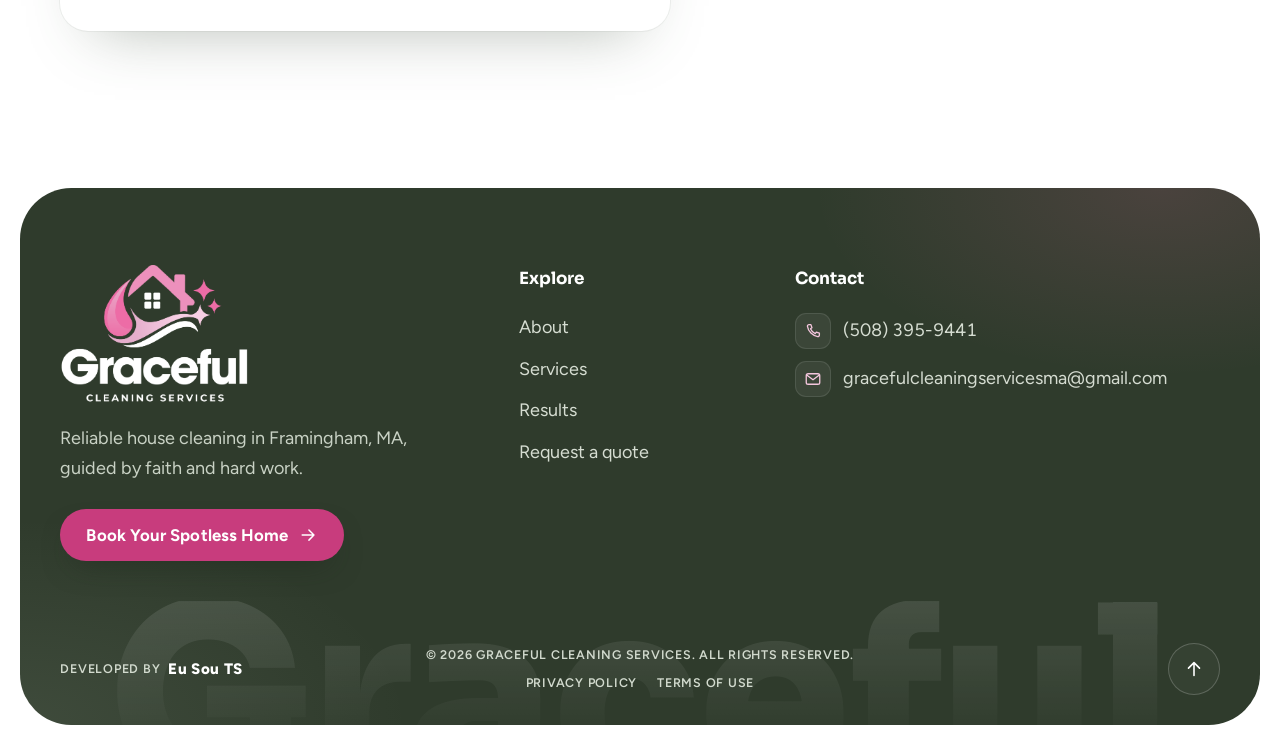
==== commit dd441bdb: "Add legal pages, launch files and production domain - Privacy Policy and Terms of Use pages, linked " ====
--- a/index.html
+++ b/index.html
@@ -6,18 +6,20 @@
   <title>Graceful Cleaning Services | House Cleaning in Framingham, MA</title>
   <meta name="description" content="Reliable house cleaning in Framingham, MA. Regular, deep, move-in/out, post-construction and commercial cleaning. 8+ years of experience. Text (508) 395-9441.">
   <meta name="theme-color" content="#3F4F3C">
-  <!-- GO-LIVE: swap https://graceful.escolats.com.br for the final domain in canonical, og:url, og:image and twitter:image (see GO-LIVE.md) -->
-  <link rel="canonical" href="https://graceful.escolats.com.br/">
+  <!-- Production domain: gracefulcleaningservicesma.com (canonical, og:url, og:image, twitter:image, sitemap, robots, llms) -->
+  <link rel="canonical" href="https://gracefulcleaningservicesma.com/">
   <link rel="icon" href="assets/logo/favicon-48.png" type="image/png" sizes="48x48">
   <link rel="icon" href="assets/logo/icon-192.png" type="image/png" sizes="192x192">
+  <link rel="icon" href="favicon.ico" sizes="any">
   <link rel="apple-touch-icon" href="assets/logo/apple-touch-icon.png">
+  <link rel="manifest" href="site.webmanifest">
   <meta property="og:type" content="website">
   <meta property="og:locale" content="en_US">
   <meta property="og:site_name" content="Graceful Cleaning Services">
-  <meta property="og:url" content="https://graceful.escolats.com.br/">
+  <meta property="og:url" content="https://gracefulcleaningservicesma.com/">
   <meta property="og:title" content="Graceful Cleaning Services | House Cleaning in Framingham, MA">
   <meta property="og:description" content="Exceptional cleaning services for your peace of mind. Reliable house cleaning in Framingham, MA.">
-  <meta property="og:image" content="https://graceful.escolats.com.br/assets/img/og-image.webp">
+  <meta property="og:image" content="https://gracefulcleaningservicesma.com/assets/img/og-image.webp">
   <meta property="og:image:type" content="image/webp">
   <meta property="og:image:width" content="1200">
   <meta property="og:image:height" content="630">
@@ -25,17 +27,20 @@
   <meta name="twitter:card" content="summary_large_image">
   <meta name="twitter:title" content="Graceful Cleaning Services | House Cleaning in Framingham, MA">
   <meta name="twitter:description" content="Exceptional cleaning services for your peace of mind. Reliable house cleaning in Framingham, MA.">
-  <meta name="twitter:image" content="https://graceful.escolats.com.br/assets/img/og-image.webp">
+  <meta name="twitter:image" content="https://gracefulcleaningservicesma.com/assets/img/og-image.webp">
   <script>document.documentElement.classList.add('js');</script>
   <link rel="preconnect" href="https://fonts.googleapis.com">
   <link rel="preconnect" href="https://fonts.gstatic.com" crossorigin>
   <link href="https://fonts.googleapis.com/css2?family=Anton&family=Figtree:ital,wght@0,400;0,500;0,600;0,700;1,500&family=Kaushan+Script&family=Sora:wght@600;700;800&family=Space+Mono&display=swap" rel="stylesheet">
-  <link rel="stylesheet" href="assets/css/styles.css?v=2026-10-06v">
+  <link rel="stylesheet" href="assets/css/styles.css?v=2026-10-15-legal">
   <script type="application/ld+json">
   {
     "@context": "https://schema.org",
     "@type": "HouseCleaningService",
     "name": "Graceful Cleaning Services",
+    "url": "https://gracefulcleaningservicesma.com/",
+    "image": "https://gracefulcleaningservicesma.com/assets/img/og-image.webp",
+    "logo": "https://gracefulcleaningservicesma.com/assets/logo/icon-512.png",
     "telephone": "+1-508-395-9441",
     "email": "gracefulcleaningservicesma@gmail.com",
     "address": {"@type": "PostalAddress", "streetAddress": "2 Universal St", "addressLocality": "Framingham", "addressRegion": "MA", "postalCode": "01702", "addressCountry": "US"},
@@ -447,12 +452,14 @@
       <div class="form-card">
         <h2>Request a Quote</h2>
 
-        <!-- Web3Forms: replace YOUR_WEB3FORMS_ACCESS_KEY (free key at web3forms.com, delivered to gracefulcleaningservicesma@gmail.com) -->
-        <form class="quote-form" action="https://api.web3forms.com/submit" method="POST" novalidate data-form>
+        <!-- Web3Forms: set your access key below. Optional lead webhook: add data-lead-webhook="https://..." to the form. Spam guard: assets/js/antispam.js -->
+        <form class="quote-form" id="form01" action="https://api.web3forms.com/submit" method="POST" novalidate data-form data-form-id="form01">
           <input type="hidden" name="access_key" value="YOUR_WEB3FORMS_ACCESS_KEY">
           <input type="hidden" name="subject" value="New quote request — Graceful Cleaning website">
           <input type="hidden" name="from_name" value="Graceful Cleaning website">
-          <input type="checkbox" name="botcheck" class="hp" tabindex="-1" autocomplete="off" aria-hidden="true">
+          <!-- Spam traps: hidden from people, filled by bots -->
+          <input type="checkbox" name="botcheck" class="hp" tabindex="-1" autocomplete="off" aria-hidden="true" data-hp>
+          <label class="hp" aria-hidden="true">Company website <input type="text" name="company_website" tabindex="-1" autocomplete="off" data-hp></label>
 
           <!-- Progress (shown once JS turns the form into steps) -->
           <div class="form-progress" data-progress hidden>
@@ -529,7 +536,7 @@
             </button>
           </div>
           <!-- CONFIRM with client: privacy reassurance under the submit button -->
-          <p class="form-privacy">We use your details only to reply to this request.</p>
+          <p class="form-privacy">We use your details only to reply to this request. See our <a href="privacy-policy.html">Privacy Policy</a>.</p>
           <p class="form-status" role="status" aria-live="polite" data-status></p>
           <p class="sr-only" aria-live="polite" data-announce></p>
         </form>
@@ -579,7 +586,13 @@
   </div>
   <div class="wrap footer-base">
     <a class="fb-credit" href="https://eusouts.com.br/" target="_blank" rel="noopener">Developed by <strong>Eu Sou TS</strong></a>
-    <span class="fb-copy">© <span data-year>2026</span> Graceful Cleaning Services. All rights reserved.</span>
+    <div class="fb-mid">
+      <span class="fb-copy">© <span data-year>2026</span> Graceful Cleaning Services. All rights reserved.</span>
+      <nav class="fb-legal" aria-label="Legal">
+        <a href="privacy-policy.html">Privacy Policy</a>
+        <a href="terms-of-use.html">Terms of Use</a>
+      </nav>
+    </div>
     <a href="#top" class="to-top" aria-label="Back to top"><svg class="ic" aria-hidden="true"><use href="#i-arrow"/></svg></a>
   </div>
   <p class="footer-mark" aria-hidden="true">Graceful</p>
@@ -592,6 +605,7 @@
   <a href="#contact" class="ab-primary">Book now</a>
 </div>
 
-<script src="assets/js/main.js?v=2026-10-06v" defer></script>
+<script src="assets/js/antispam.js?v=2026-10-15" defer></script>
+<script src="assets/js/main.js?v=2026-10-15" defer></script>
 </body>
 </html>
--- a/assets/css/styles.css
+++ b/assets/css/styles.css
@@ -751,3 +751,92 @@
   .fb-credit { order: 1; }
   .to-top { justify-self: center; order: 0; }
 }
+
+/* Legal pages (privacy-policy.html, terms-of-use.html): the 404's rounded forest panel as a header, then a calm reading column */
+.legal-hero {
+  position: relative; isolation: isolate; overflow: hidden;
+  margin: clamp(8px, 1.6vw, 24px); border-radius: clamp(28px, 4vw, 56px);
+  background: var(--forest-deep); color: #fff;
+}
+.legal-hero::before {
+  content: ""; position: absolute; inset: 0; z-index: -1; pointer-events: none;
+  background:
+    radial-gradient(40% 60% at 92% 0%, rgba(236, 111, 167, .16), transparent 70%),
+    radial-gradient(45% 60% at 0% 100%, rgba(201, 215, 195, .1), transparent 70%);
+}
+.legal-hero .why-star { top: -30%; right: -10%; }
+.legal-top { display: flex; align-items: center; justify-content: space-between; gap: 16px; padding-top: clamp(20px, 3vw, 36px); }
+.legal-top .btn { min-height: 48px; padding: .7rem 1.2rem; font-size: 1rem; }
+.legal-top .btn .ic { rotate: 180deg; }
+.legal-head { padding-block: clamp(44px, 6vw, 88px) clamp(52px, 7vw, 96px); }
+.legal-label {
+  display: inline-flex; align-items: center; gap: 10px; margin: 0 0 clamp(22px, 3vw, 34px);
+  padding: 9px 16px 9px 12px; border-radius: 12px;
+  background: rgba(255, 255, 255, .07); border: 1px solid rgba(255, 255, 255, .16);
+  box-shadow: inset 0 1px 0 rgba(255, 255, 255, .1);
+  font-family: "Space Mono", ui-monospace, monospace; font-size: .9rem; letter-spacing: .08em; text-transform: uppercase; color: #F3EEF0;
+}
+.legal-label svg { width: 18px; height: 18px; }
+.legal-hero h1 { font-size: 1rem; line-height: 1; letter-spacing: 0; color: #fff; text-wrap: initial; }
+.legal-hero h1 > span { display: block; }
+.lh-script {
+  position: relative; z-index: 1; width: fit-content; rotate: -4deg; margin: 0 0 -.16em -.02em;
+  font-family: "Kaushan Script", var(--f-display); font-weight: 400; font-size: clamp(2.4rem, 5vw, 4.8rem); line-height: .95;
+  color: var(--pink-soft); text-shadow: 0 8px 30px rgba(20, 28, 19, .45);
+}
+.lh-big {
+  font-family: "Anton", var(--f-display); font-weight: 400; text-transform: uppercase;
+  font-size: clamp(3.2rem, 8vw, 7.6rem); line-height: .94; letter-spacing: .002em; color: #C9D7C3;
+}
+.lh-big svg { display: inline-block; width: .45em; height: .45em; margin-left: .12em; vertical-align: .1em; animation: twinkle 4.8s ease-in-out infinite; }
+.legal-lead { max-width: 52ch; margin: clamp(22px, 3vw, 32px) 0 0; font-size: clamp(1.08rem, 1.35vw, 1.25rem); line-height: 1.6; color: rgba(255, 255, 255, .88); }
+.legal-updated { margin: 18px 0 0; font-family: "Space Mono", ui-monospace, monospace; font-size: .9rem; letter-spacing: .04em; color: #C9D7C3; }
+
+.legal-body { padding-block: clamp(48px, 7vw, 96px) clamp(72px, 9vw, 128px); }
+.legal-grid { display: grid; grid-template-columns: minmax(0, 260px) minmax(0, 1fr); gap: clamp(40px, 6vw, 96px); align-items: start; }
+.legal-toc { position: sticky; top: 32px; padding: 24px; border-radius: var(--r-md); background: var(--blush); }
+.legal-toc b { display: block; margin-bottom: 10px; font-family: var(--f-display); color: var(--forest); font-size: 1.05rem; }
+.legal-toc ol { display: grid; gap: 2px; counter-reset: toc; }
+.legal-toc li { counter-increment: toc; }
+.legal-toc a { display: flex; gap: 10px; padding: 7px 0; font-size: .98rem; line-height: 1.35; color: var(--text-2); text-decoration: none; transition: color .2s; }
+.legal-toc a::before { content: counter(toc, decimal-leading-zero); flex: none; font-family: "Space Mono", ui-monospace, monospace; font-size: .82rem; line-height: 1.65; color: var(--pink-action); }
+.legal-toc a:hover { color: var(--pink-action); }
+
+.legal-article { max-width: 70ch; counter-reset: sec; }
+.legal-article section { padding-bottom: clamp(28px, 3.4vw, 40px); margin-bottom: clamp(28px, 3.4vw, 40px); border-bottom: 1px solid var(--line); scroll-margin-top: 24px; }
+.legal-article section:last-of-type { border-bottom: 0; margin-bottom: 0; }
+.legal-article h2 { counter-increment: sec; display: flex; align-items: baseline; gap: 14px; margin-bottom: 18px; font-size: clamp(1.45rem, 2.2vw, 1.85rem); letter-spacing: -.02em; }
+.legal-article h2::before { content: counter(sec, decimal-leading-zero); flex: none; font-family: "Space Mono", ui-monospace, monospace; font-weight: 400; font-size: .95rem; letter-spacing: 0; color: var(--pink-action); }
+.legal-article h3 { margin: 24px 0 10px; font-size: 1.12rem; }
+.legal-article ul { display: grid; gap: 10px; margin: 0 0 1em; }
+.legal-article ul li { position: relative; padding-left: 26px; }
+.legal-article ul li::before { content: ""; position: absolute; left: 4px; top: .62em; width: 9px; height: 9px; border-radius: 50%; background: var(--pink); box-shadow: 0 0 0 4px var(--blush); }
+.legal-article p:last-child, .legal-article ul:last-child { margin-bottom: 0; }
+.legal-article address { font-style: normal; display: grid; gap: 4px; padding: 20px 22px; border-radius: var(--r-sm); background: var(--blush); }
+.legal-article address strong { color: var(--forest); }
+
+.legal-help { display: flex; flex-wrap: wrap; align-items: center; justify-content: space-between; gap: 20px 32px; margin-top: clamp(40px, 5vw, 64px); padding: clamp(24px, 3vw, 36px); border-radius: var(--r-lg); background: var(--blush); }
+.legal-help h2 { margin: 0 0 4px; font-size: clamp(1.35rem, 2vw, 1.7rem); }
+.legal-help p { margin: 0; color: var(--text-2); }
+.legal-help .cta-row .btn-ghost { background: transparent; }
+
+/* Footer legal links, under the copyright line */
+.fb-mid { display: grid; justify-items: center; gap: 8px; text-align: center; }
+.fb-legal { display: flex; flex-wrap: wrap; justify-content: center; gap: 4px 20px; }
+.fb-legal a { font-size: .78rem; font-weight: 600; letter-spacing: .06em; text-transform: uppercase; color: #D2DACE; text-decoration: none; transition: color .2s; }
+.fb-legal a:hover, .fb-legal a[aria-current="page"] { color: var(--pink-soft); }
+
+@media (max-width: 960px) {
+  .legal-grid { grid-template-columns: 1fr; }
+  .legal-toc { position: static; }
+}
+@media (max-width: 720px) {
+  .lh-script { font-size: 10vw; }
+  .lh-big { font-size: 14vw; }
+  .legal-top .btn span { display: none; }
+  .legal-top .btn { width: 48px; padding: 0; }
+  .legal-help .cta-row { width: 100%; }
+  .fb-mid { order: 2; }
+  .fb-legal a { display: inline-flex; align-items: center; min-height: 44px; font-size: .875rem; }
+}
+@media (prefers-reduced-motion: reduce) { .lh-big svg { animation: none; } }
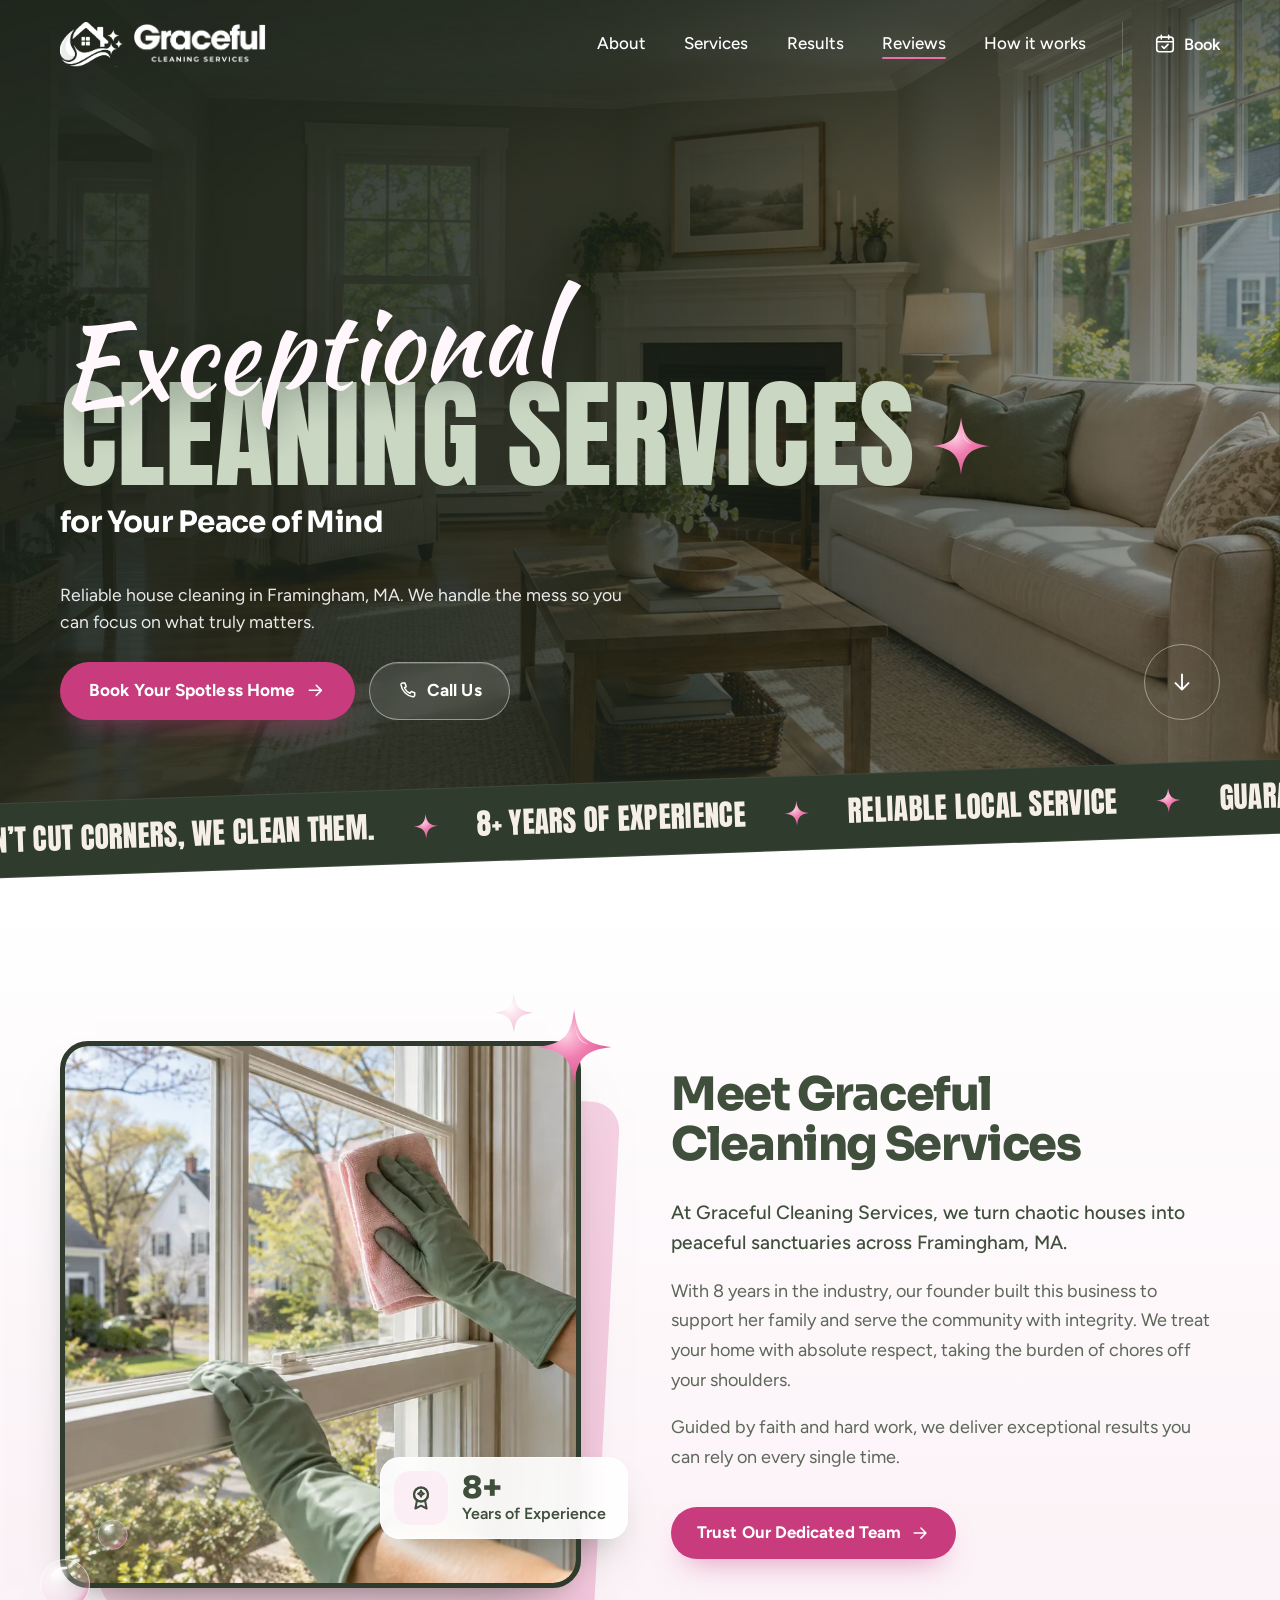
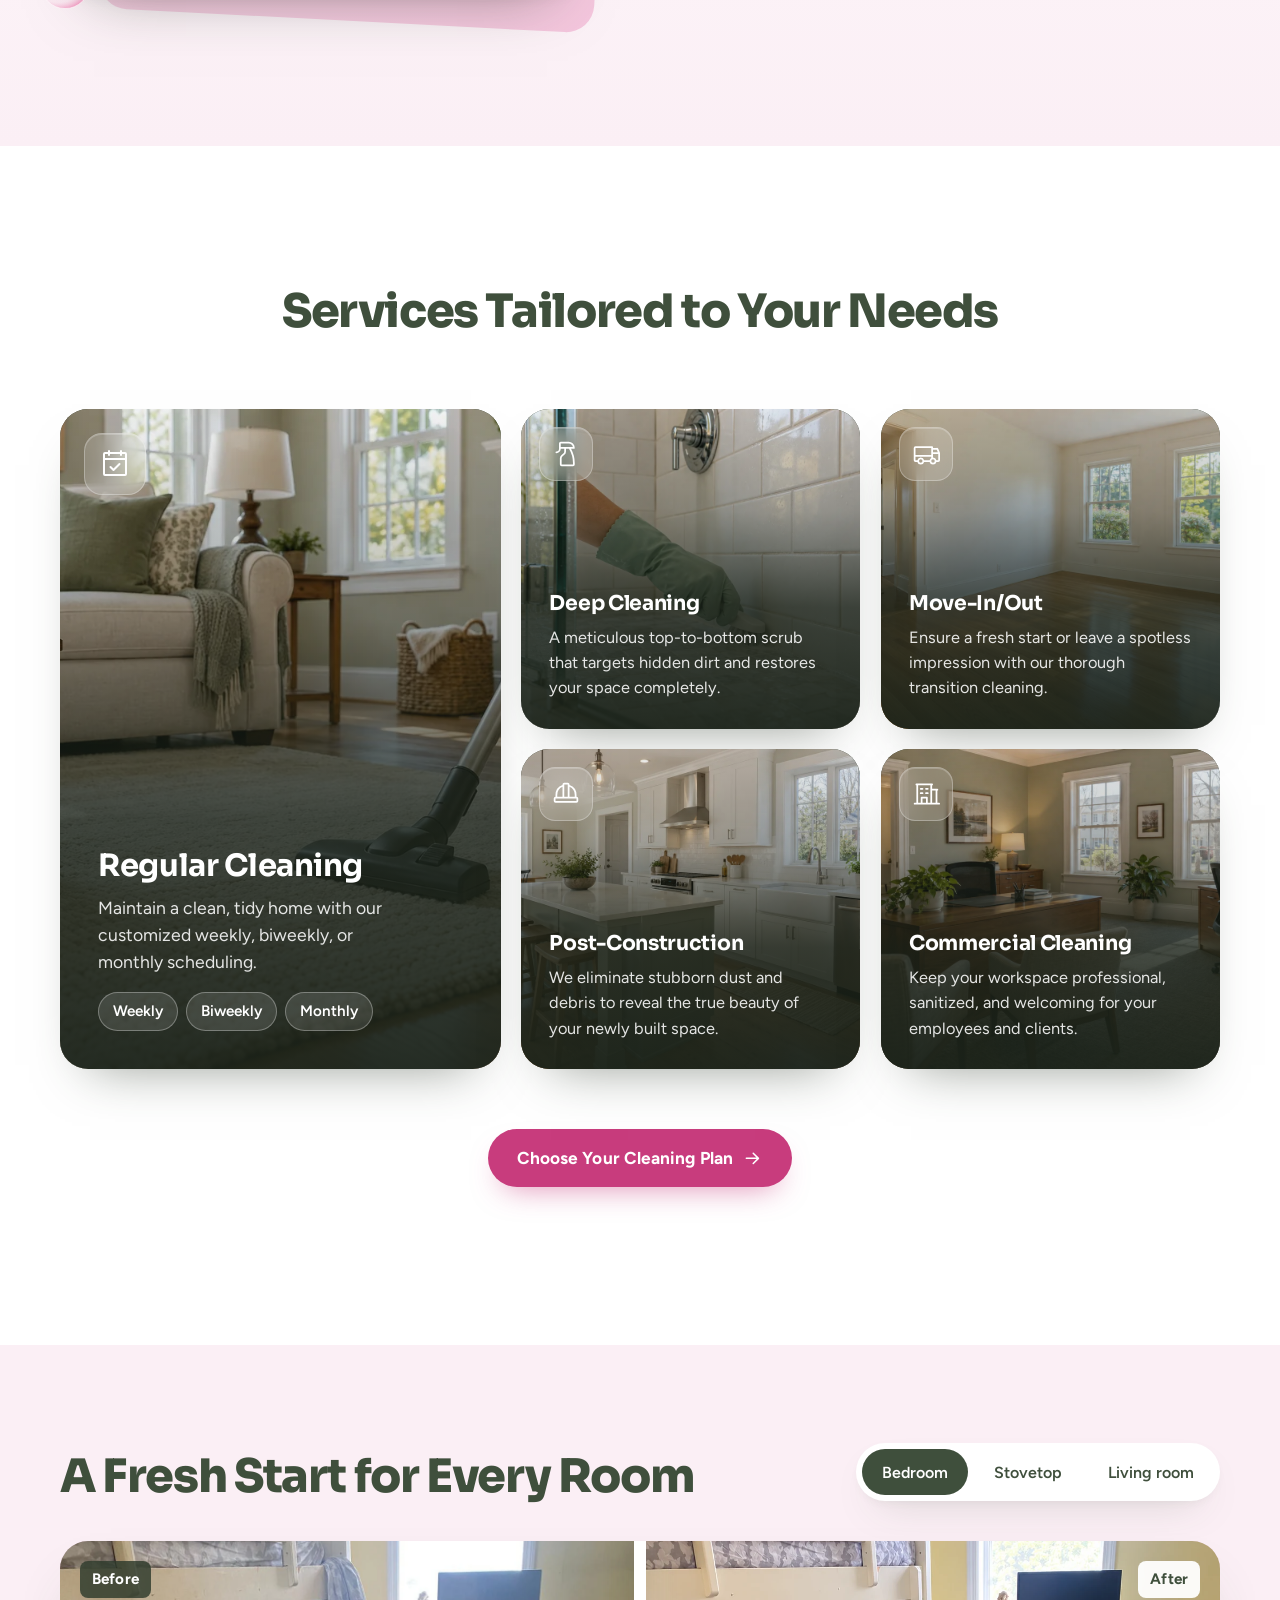
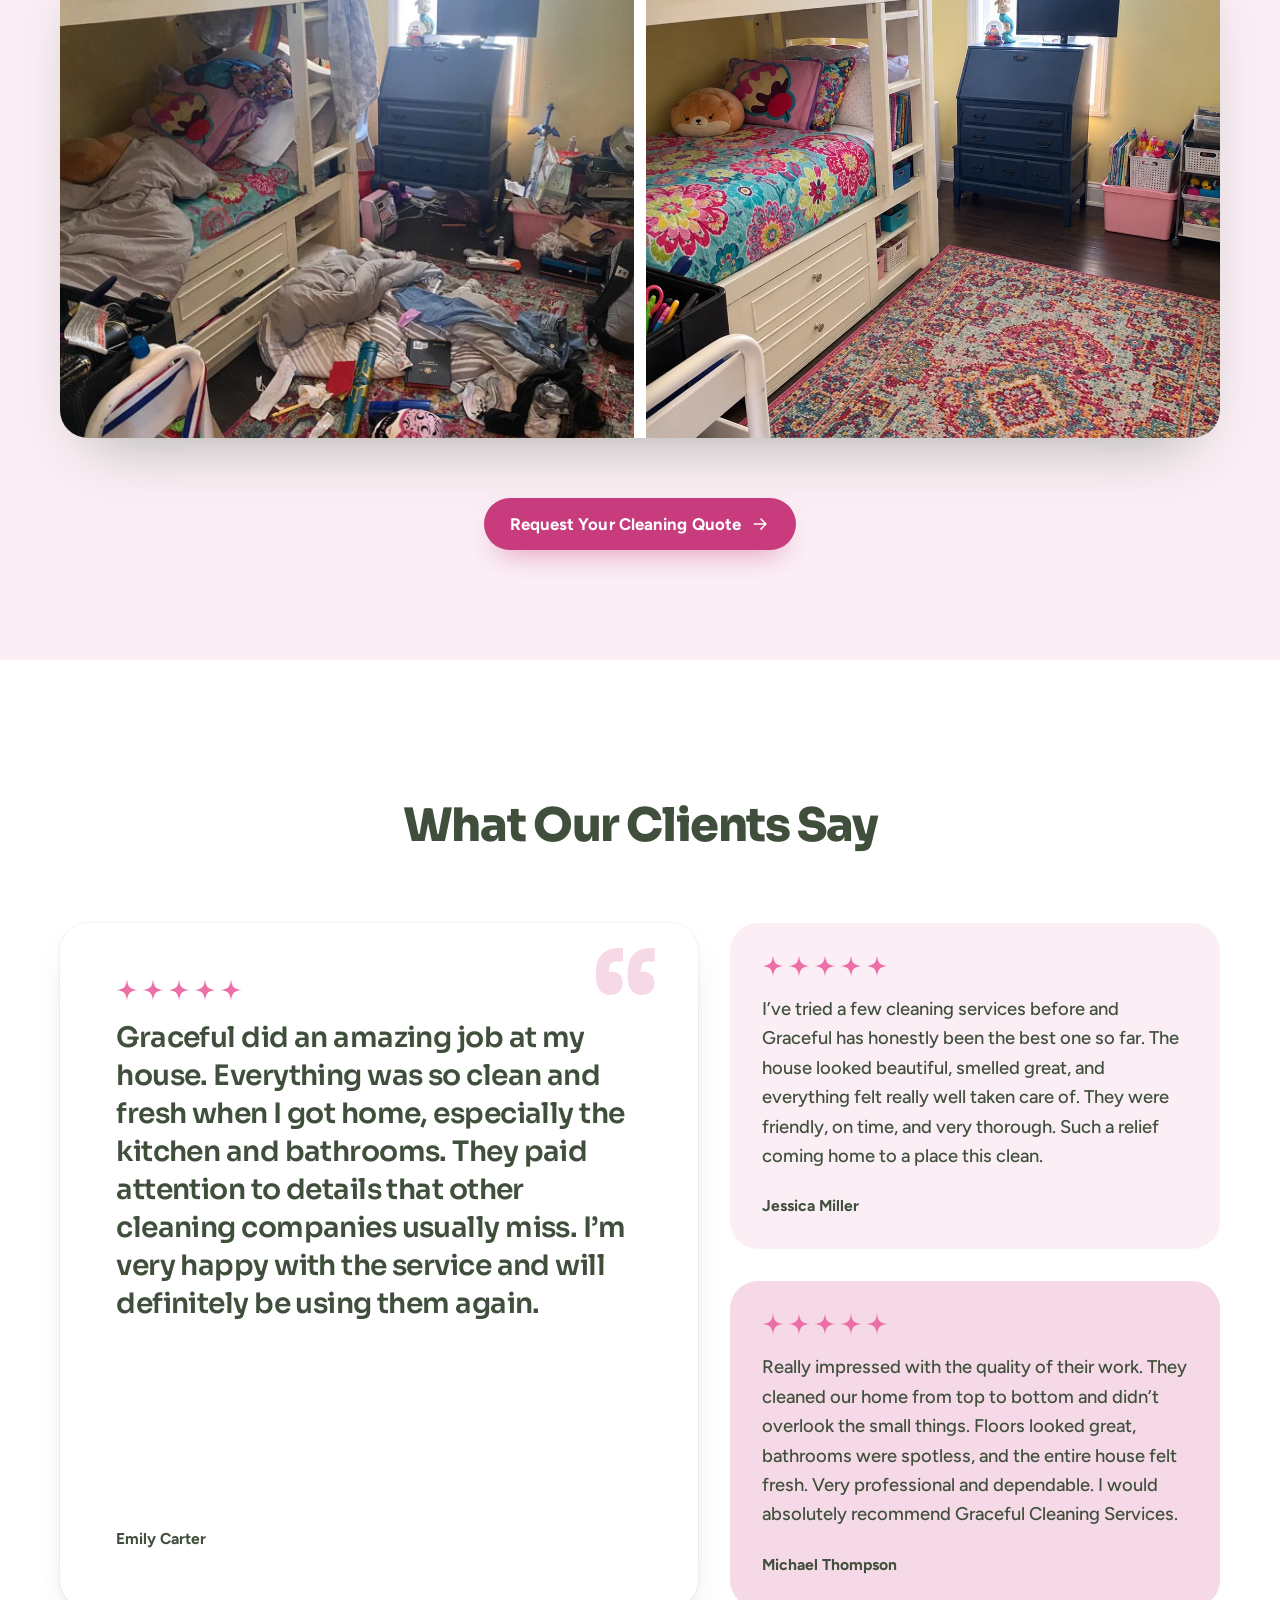
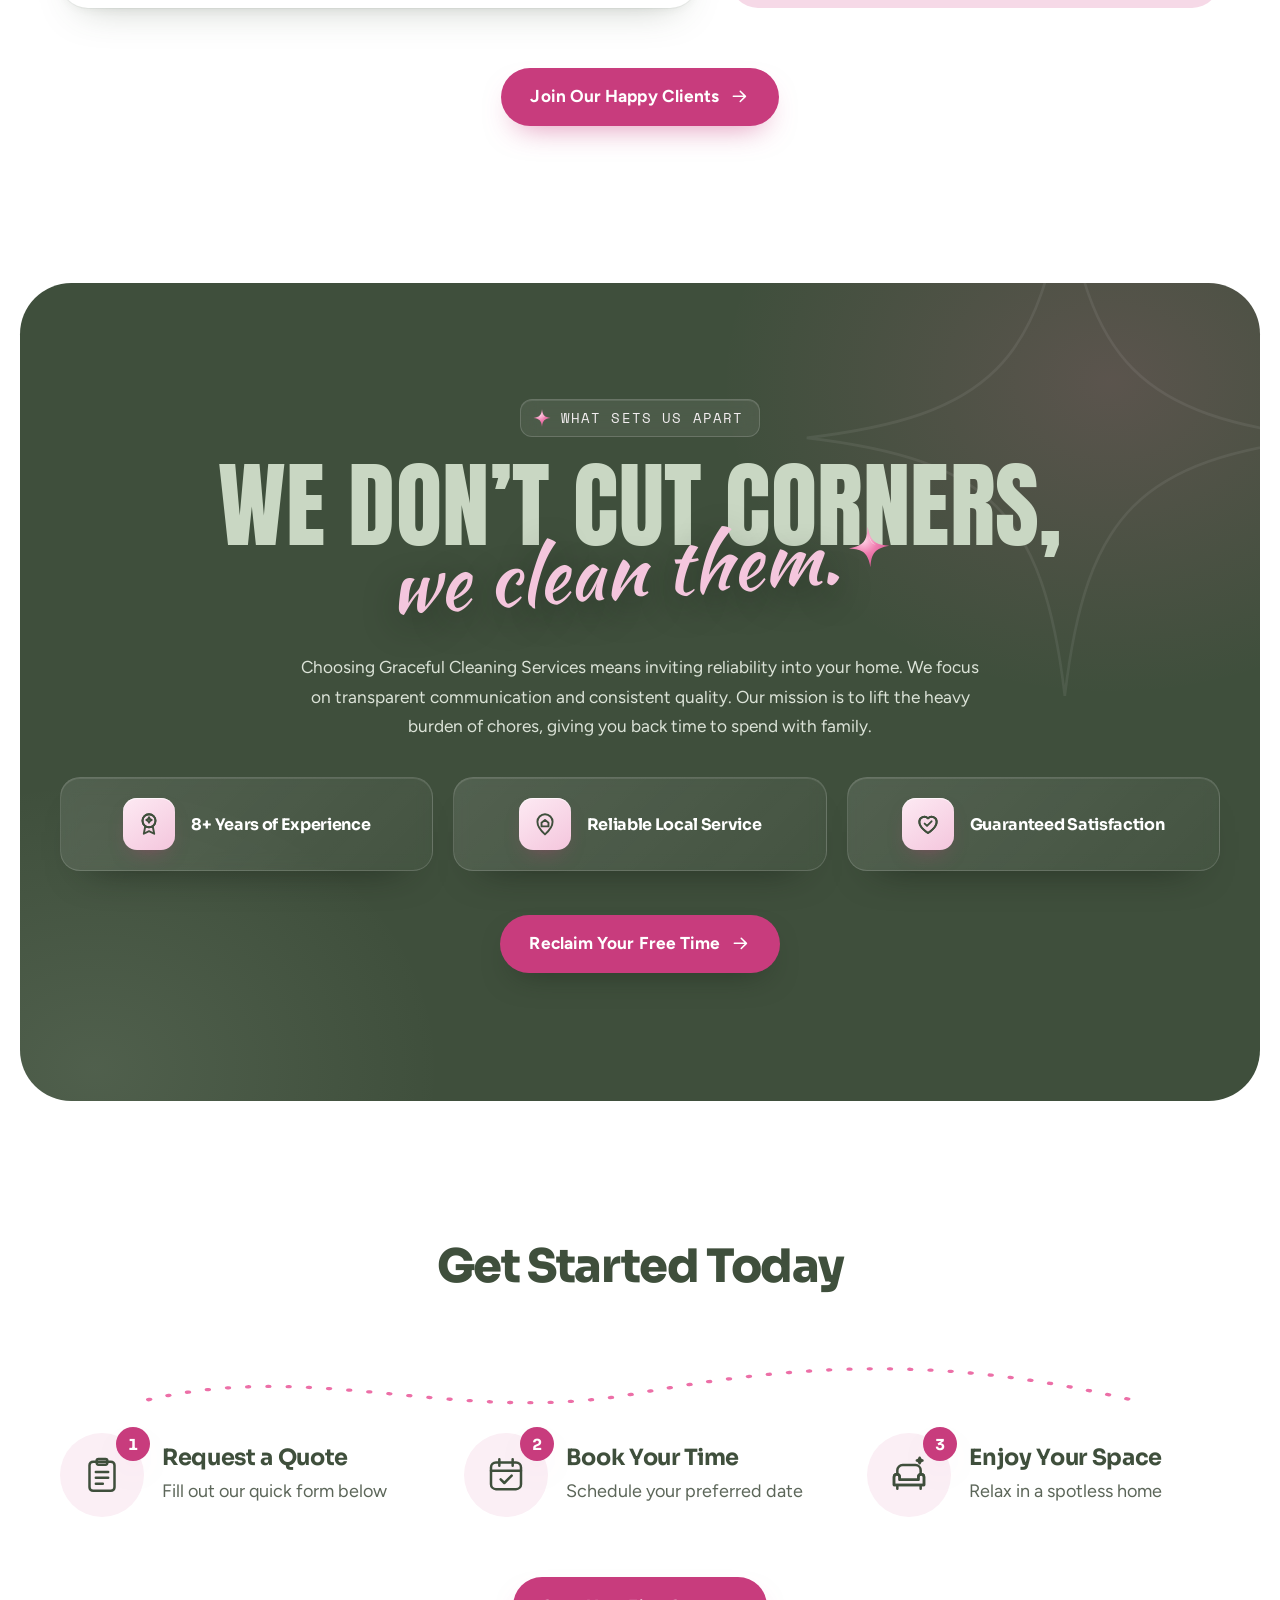
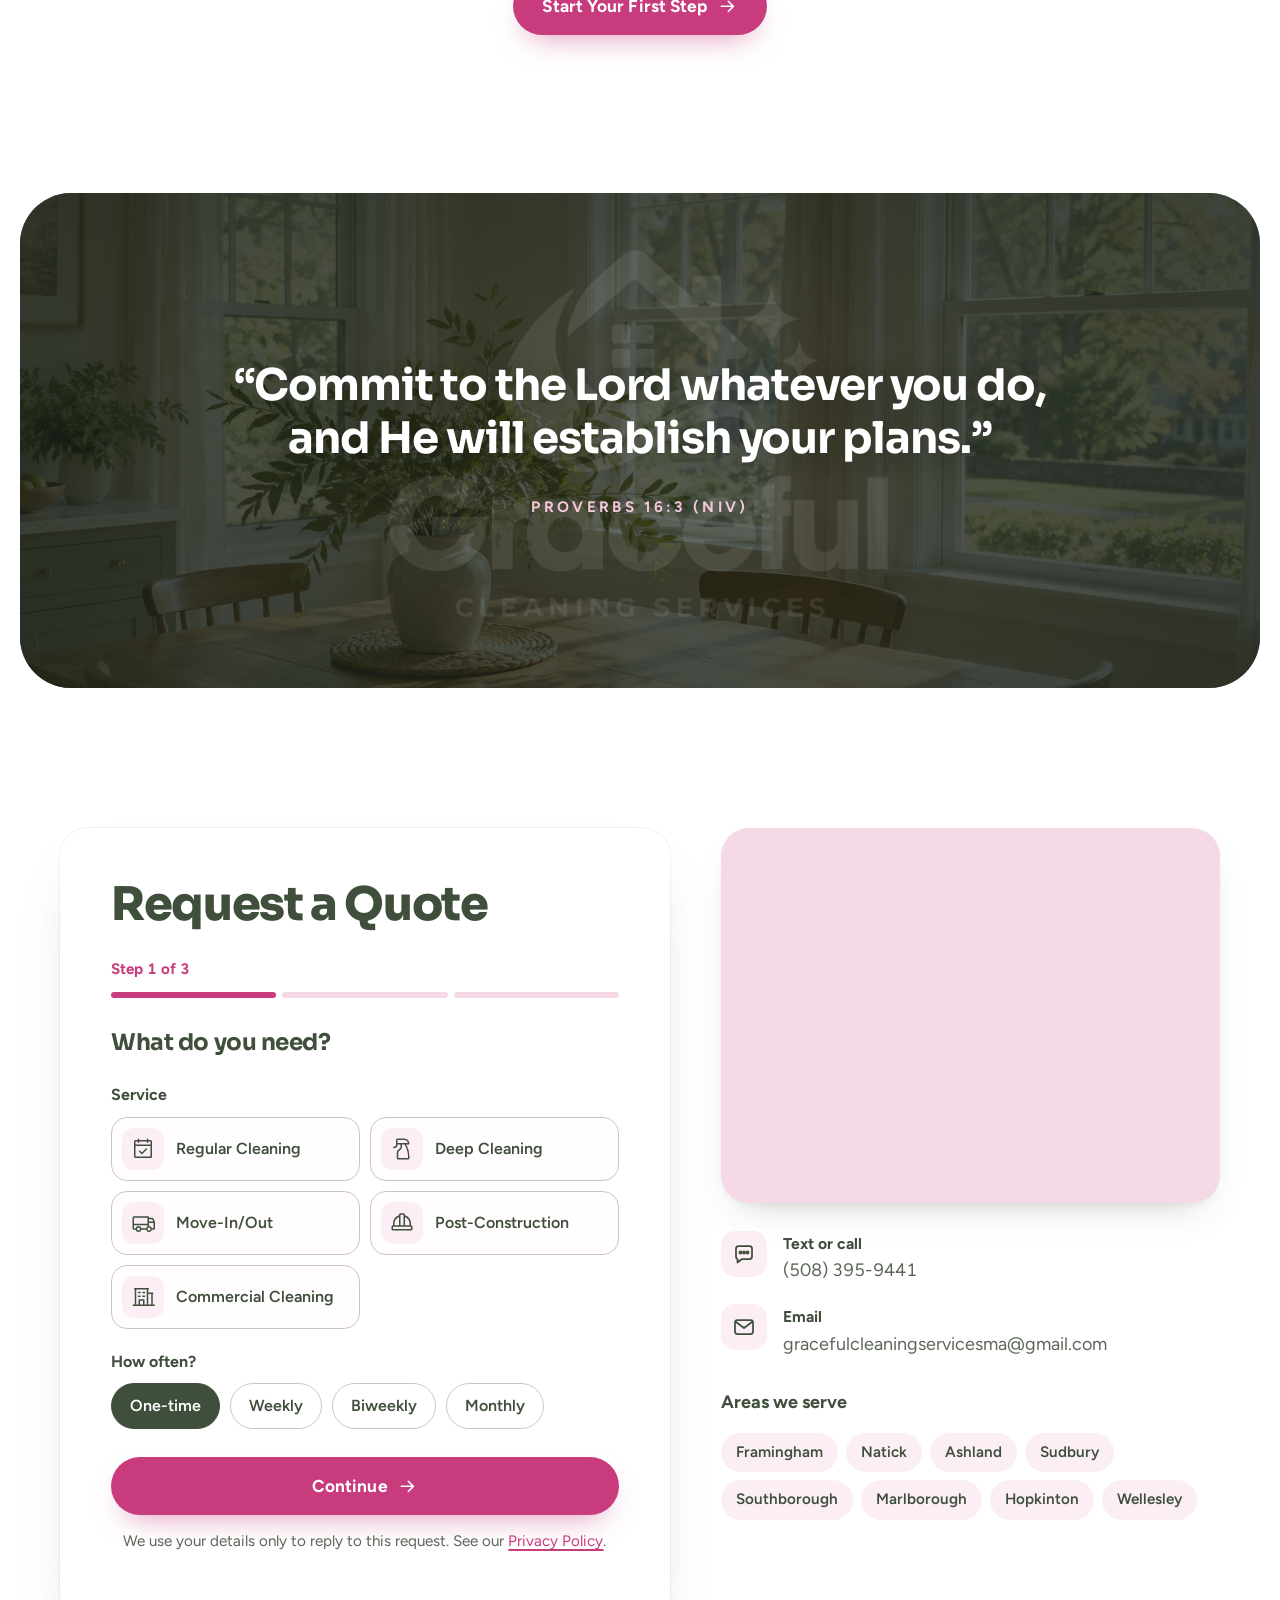
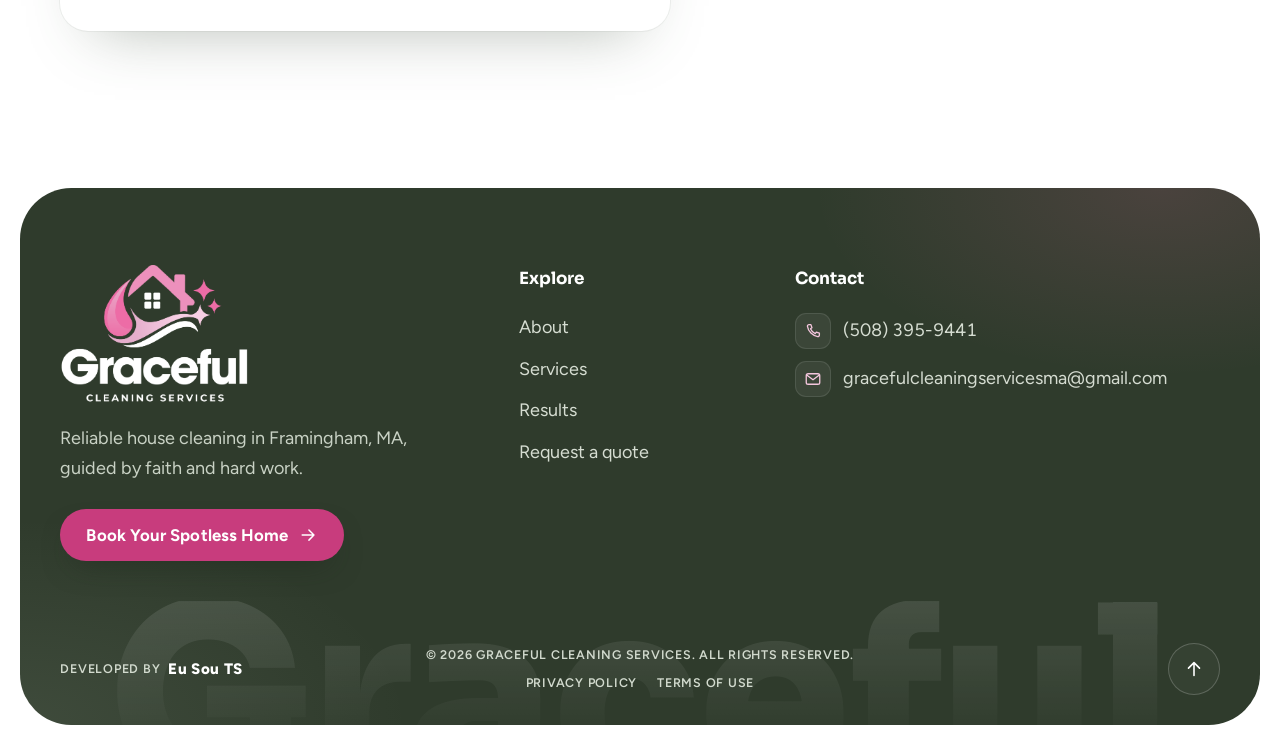
==== commit e7a2ae4c: "Show real bedroom and stovetop pairs side by side Vertical pairs sit side by side, static, in the sa" ====
--- a/index.html
+++ b/index.html
@@ -32,7 +32,7 @@
   <link rel="preconnect" href="https://fonts.googleapis.com">
   <link rel="preconnect" href="https://fonts.gstatic.com" crossorigin>
   <link href="https://fonts.googleapis.com/css2?family=Anton&family=Figtree:ital,wght@0,400;0,500;0,600;0,700;1,500&family=Kaushan+Script&family=Sora:wght@600;700;800&family=Space+Mono&display=swap" rel="stylesheet">
-  <link rel="stylesheet" href="assets/css/styles.css?v=2026-10-15-legal">
+  <link rel="stylesheet" href="assets/css/styles.css?v=2026-10-15-split">
   <script type="application/ld+json">
   {
     "@context": "https://schema.org",
@@ -322,23 +322,23 @@
       <div class="results-head">
         <h2>A Fresh Start for Every Room</h2>
         <div class="tabs" role="tablist" aria-label="Rooms">
-          <button role="tab" aria-selected="true" data-room="kitchen">Kitchen</button>
-          <button role="tab" aria-selected="false" data-room="bathroom" tabindex="-1">Bathroom</button>
+          <button role="tab" aria-selected="true" data-room="bedroom">Bedroom</button>
+          <button role="tab" aria-selected="false" data-room="stovetop" tabindex="-1">Stovetop</button>
           <button role="tab" aria-selected="false" data-room="living" tabindex="-1">Living room</button>
         </div>
       </div>
 
-      <div class="compare" data-compare>
-        <img class="compare-after" src="assets/img/result-kitchen-after.webp" alt="Illustrative kitchen after cleaning, with clear granite counters and a clean stovetop" width="1536" height="1024" loading="lazy" data-after>
+      <div class="compare is-split" data-compare data-room="bedroom">
+        <img class="compare-after" src="assets/img/result-bedroom-after.webp" alt="Bedroom after organizing, with neatly made bunk beds and a clear floor" width="1086" height="1448" loading="lazy" data-after>
         <div class="compare-before" aria-hidden="true">
-          <img src="assets/img/result-kitchen-before.webp" alt="" width="1536" height="1024" loading="lazy" data-before>
+          <img src="assets/img/result-bedroom-before.webp" alt="" width="1200" height="1600" loading="lazy" data-before>
         </div>
         <span class="tag tag-before">Before</span>
         <span class="tag tag-after">After</span>
         <div class="mullion" aria-hidden="true">
           <span class="grip"><svg viewBox="0 0 100 100"><use href="#i-star"/></svg></span>
         </div>
-        <input class="compare-range" type="range" min="0" max="100" value="50" aria-label="Drag to compare before and after cleaning" data-range>
+        <input class="compare-range" type="range" min="0" max="100" value="50" aria-label="Drag to compare before and after cleaning" data-range hidden>
       </div>
       <div class="section-foot">
         <a href="#contact" class="btn btn-primary">Request your cleaning quote <svg class="ic" aria-hidden="true"><use href="#i-arrow"/></svg></a>
@@ -606,6 +606,6 @@
 </div>
 
 <script src="assets/js/antispam.js?v=2026-10-15" defer></script>
-<script src="assets/js/main.js?v=2026-10-15" defer></script>
+<script src="assets/js/main.js?v=2026-10-15-split" defer></script>
 </body>
 </html>
--- a/assets/css/styles.css
+++ b/assets/css/styles.css
@@ -346,6 +346,12 @@
   user-select: none; -webkit-user-select: none; touch-action: pan-y;
 }
 .compare img { position: absolute; inset: 0; width: 100%; height: 100%; object-fit: cover; transition: opacity .35s; }
+/* Vertical pairs: static, before and after side by side in the same frame as the living room (no dragging) */
+.compare.is-split { touch-action: auto; }
+.compare.is-split .compare-before { right: 50%; clip-path: none; }
+.compare.is-split [data-after] { left: 50%; width: 50%; }
+.compare.is-split .mullion { left: 50%; }
+.compare.is-split .grip, .compare.is-split .compare-range { display: none; }
 .compare.is-swapping img { opacity: 0; }
 .compare-before { position: absolute; inset: 0; clip-path: inset(0 calc(100% - var(--pos)) 0 0); }
 .tag { position: absolute; top: 20px; z-index: var(--z-raised); padding: 6px 12px; border-radius: 8px; font-weight: 700; font-size: .95rem; letter-spacing: .01em; }
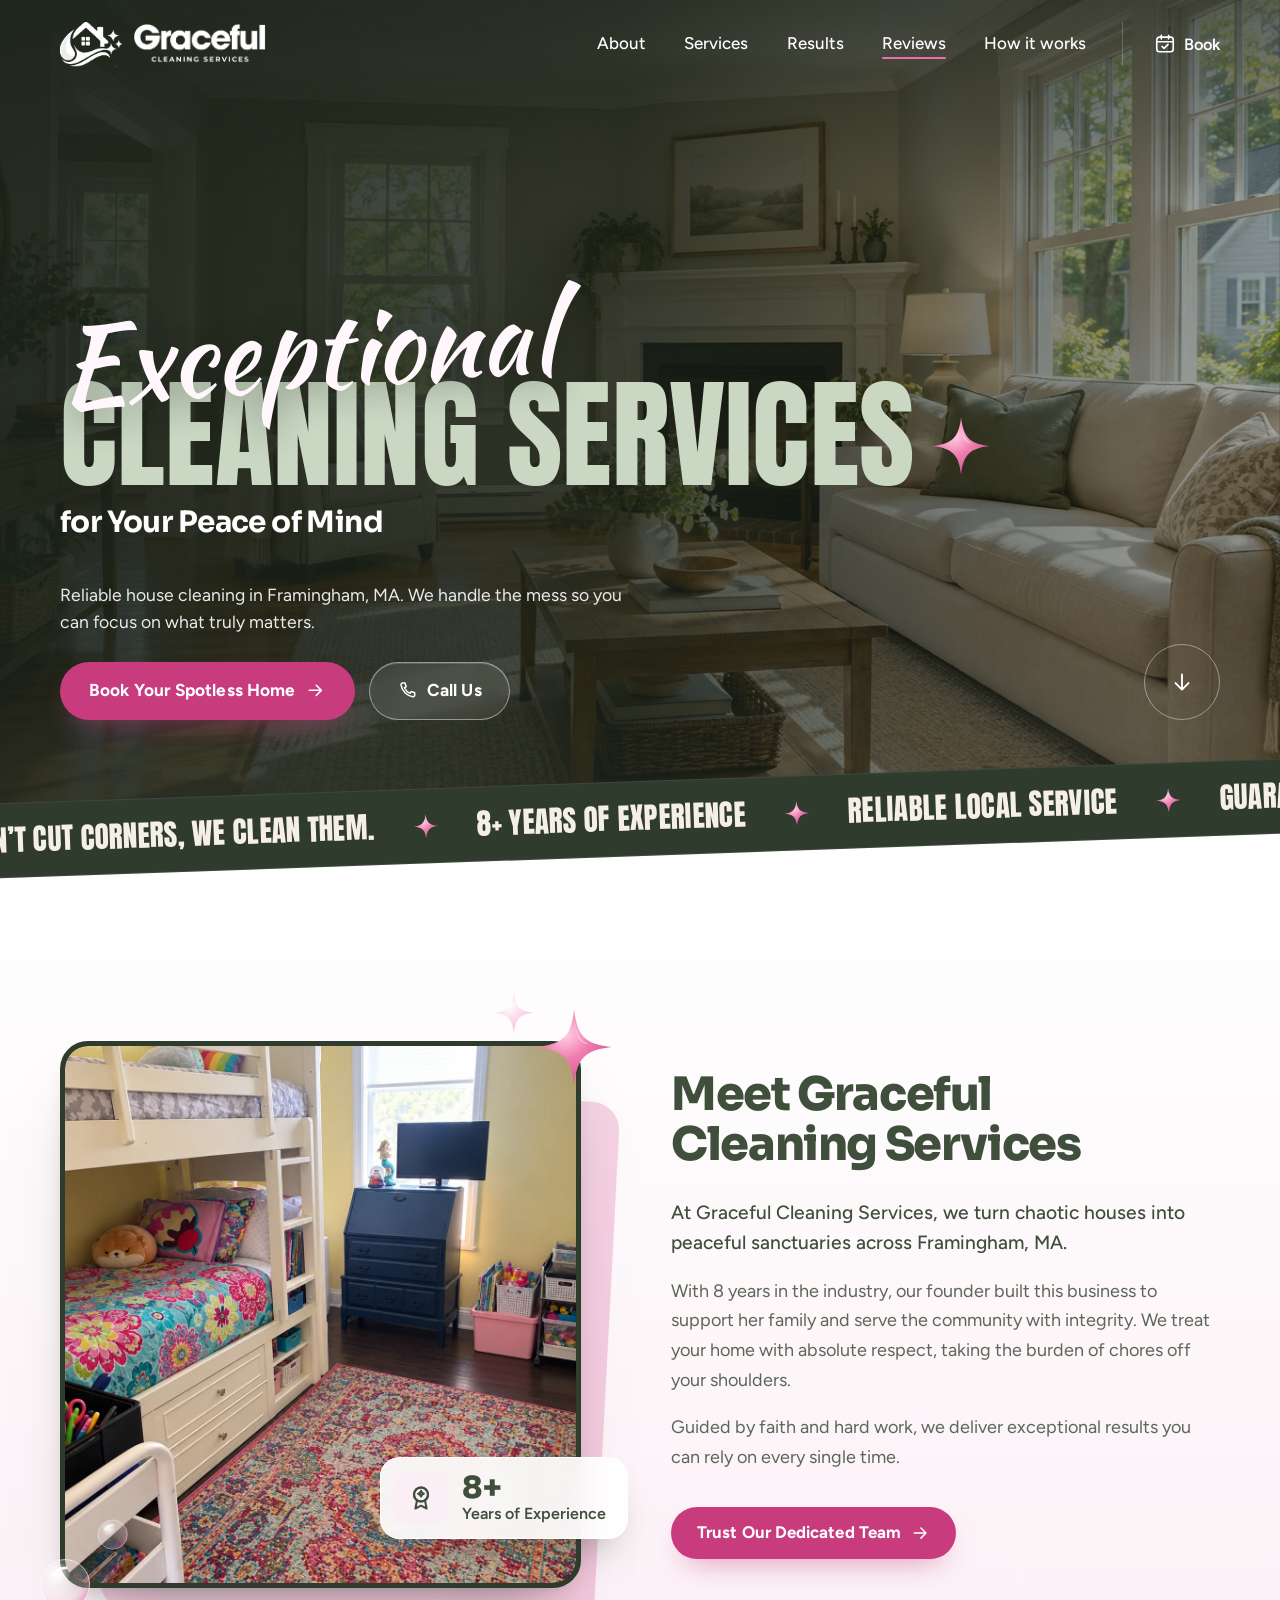
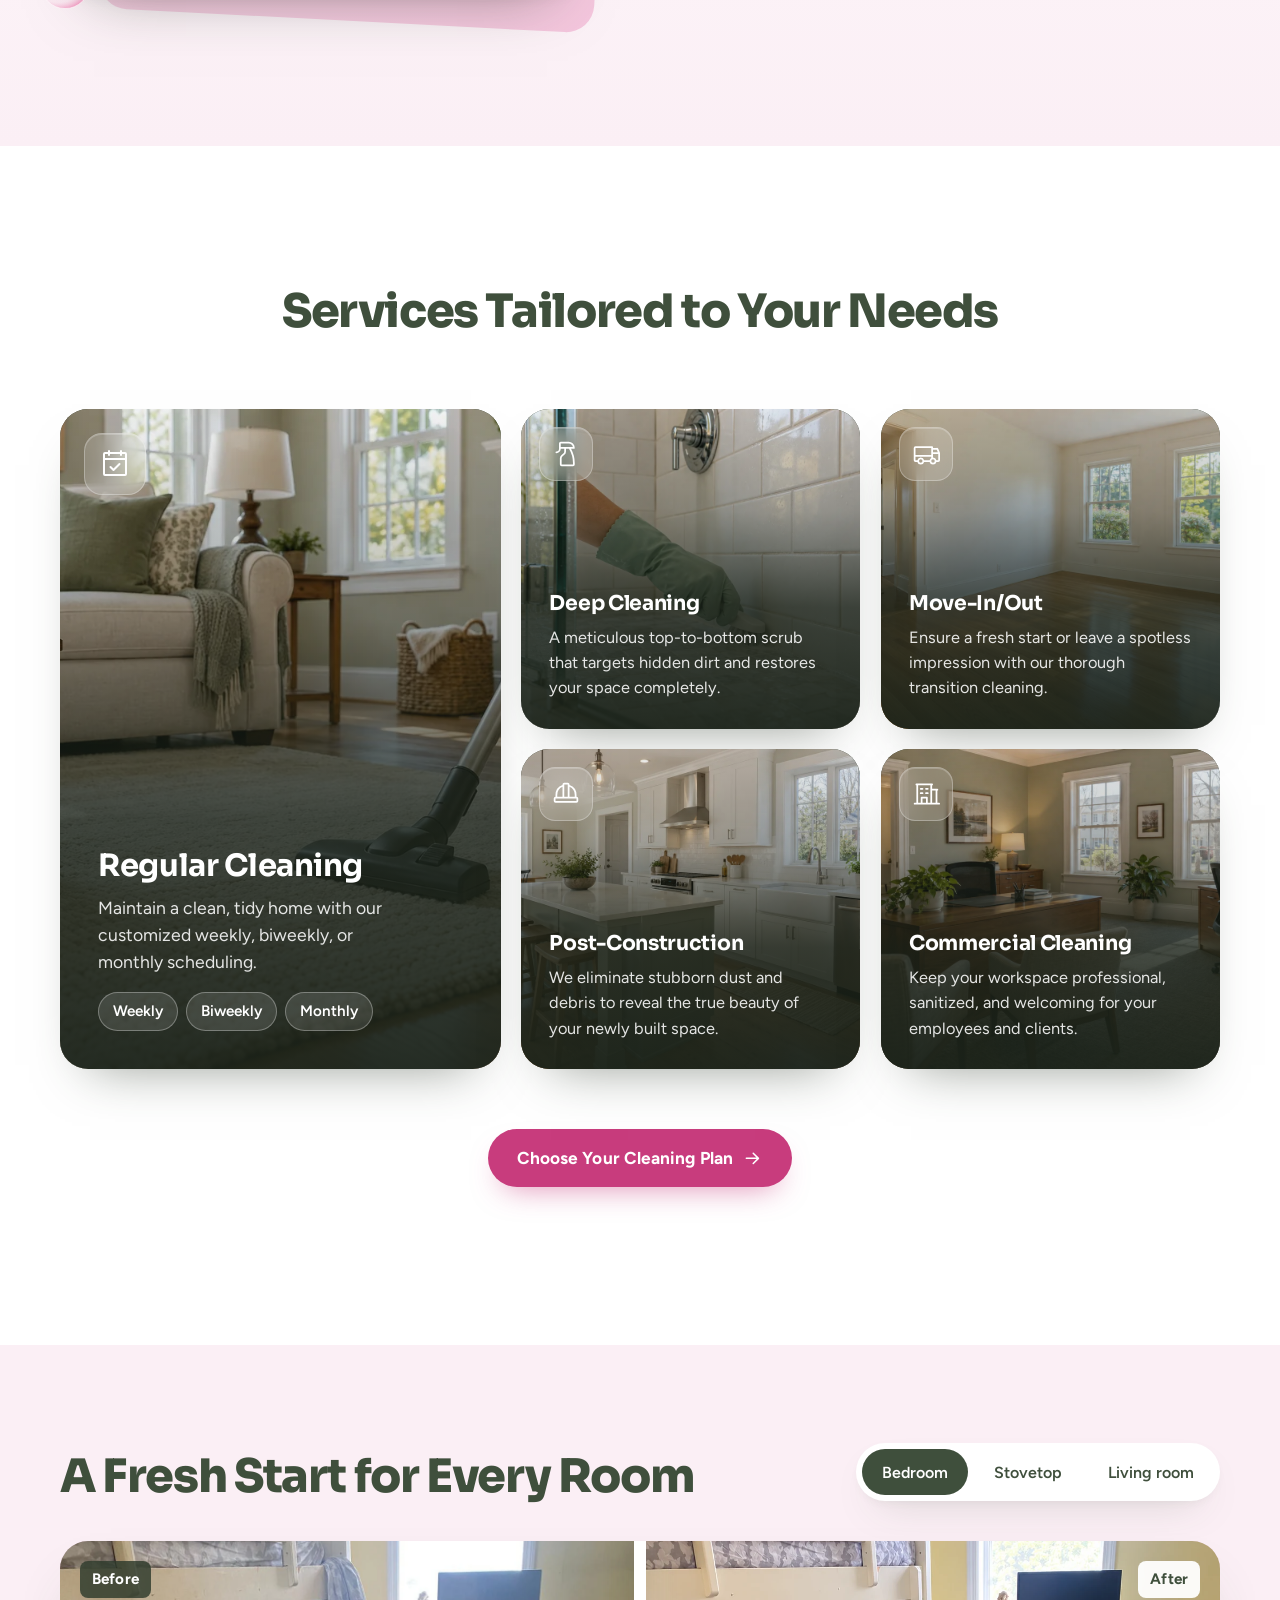
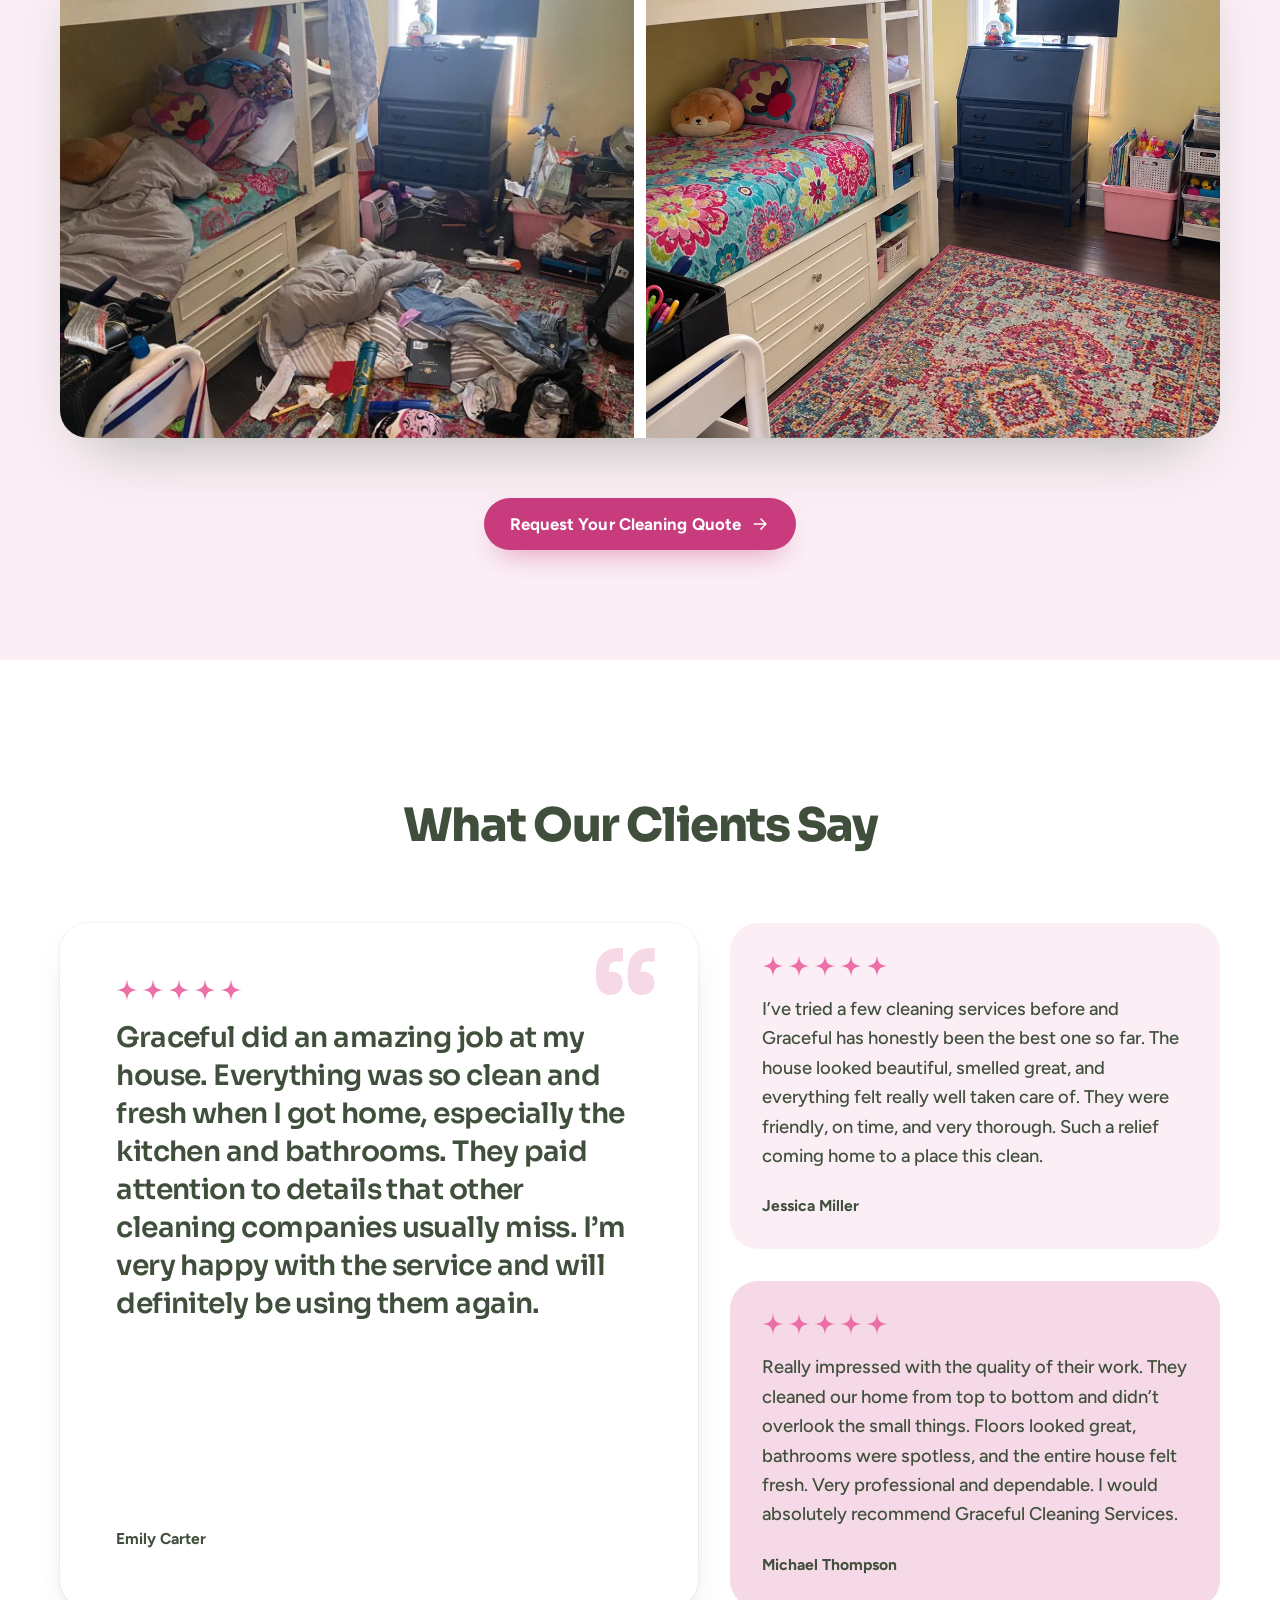
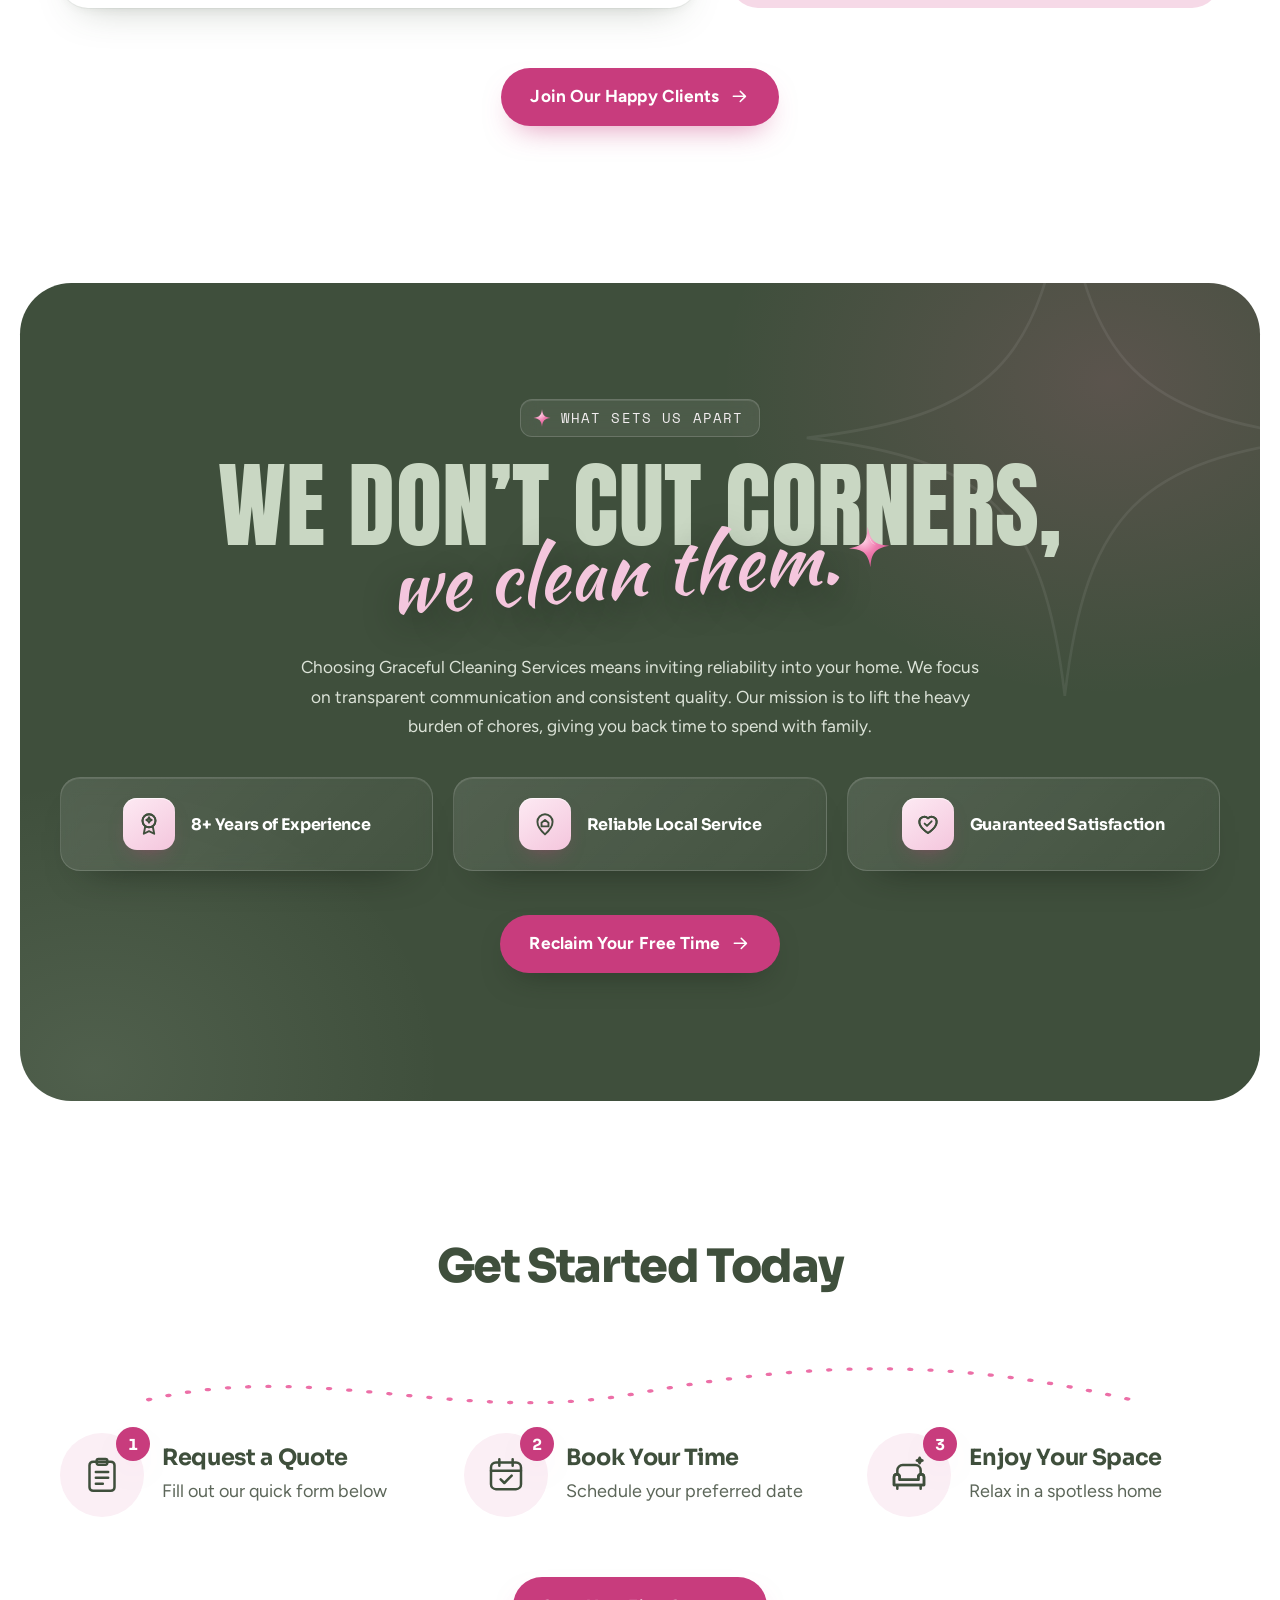
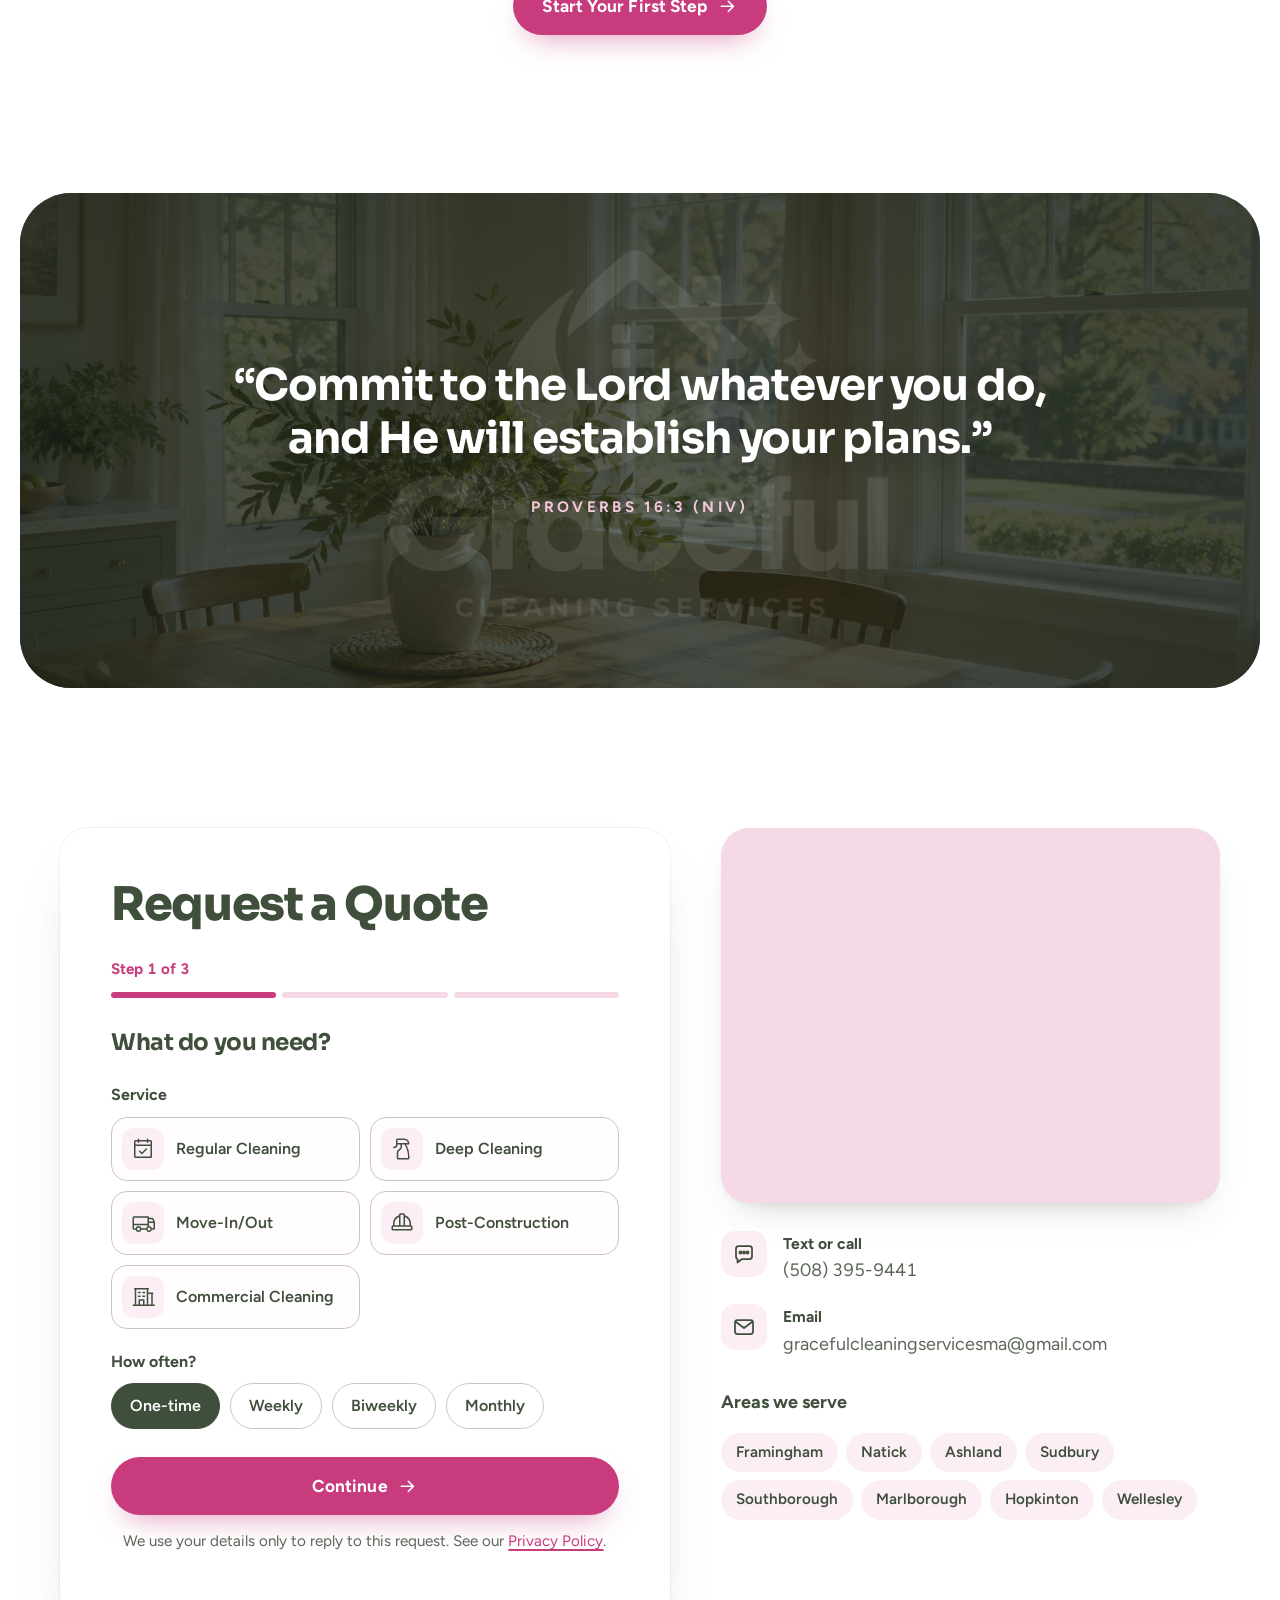
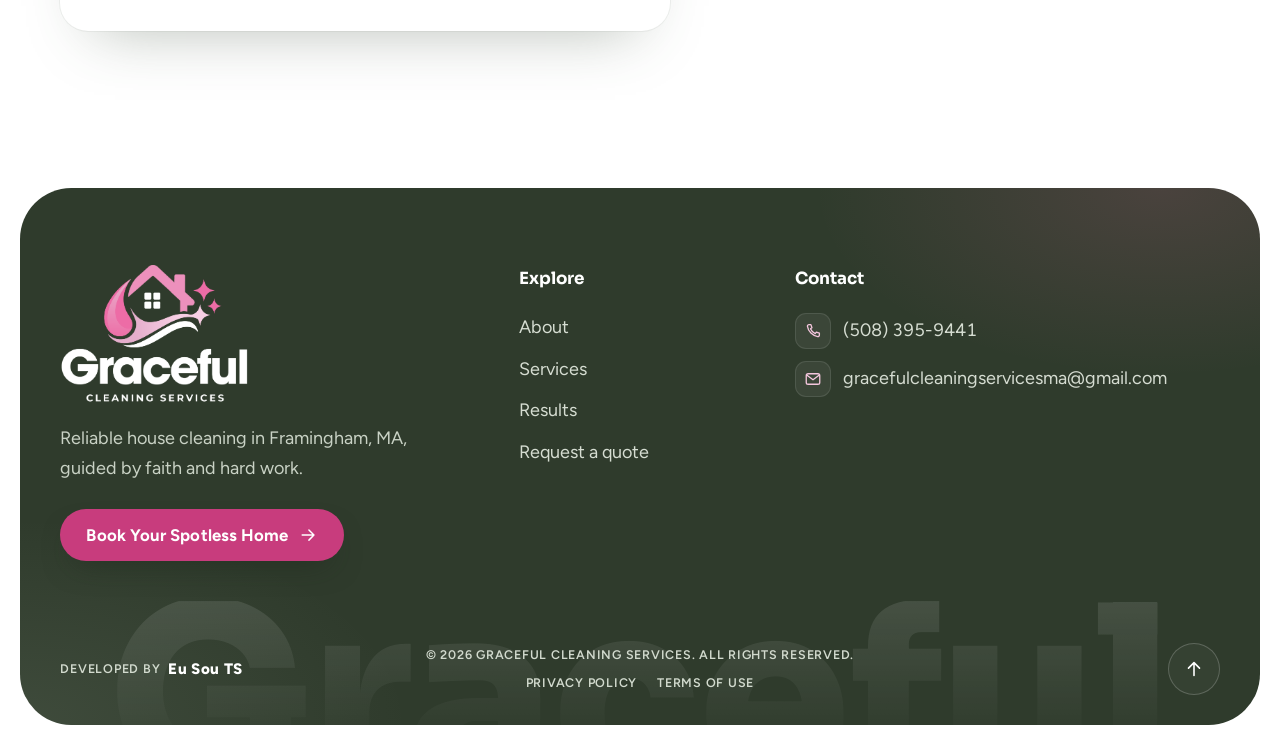
==== commit 741e2536: "Use the bedroom after photo in About us Co-Authored-By: Claude Opus 5.5 <noreply@anthropic.com>" ====
--- a/index.html
+++ b/index.html
@@ -32,7 +32,7 @@
   <link rel="preconnect" href="https://fonts.googleapis.com">
   <link rel="preconnect" href="https://fonts.gstatic.com" crossorigin>
   <link href="https://fonts.googleapis.com/css2?family=Anton&family=Figtree:ital,wght@0,400;0,500;0,600;0,700;1,500&family=Kaushan+Script&family=Sora:wght@600;700;800&family=Space+Mono&display=swap" rel="stylesheet">
-  <link rel="stylesheet" href="assets/css/styles.css?v=2026-10-15-split">
+  <link rel="stylesheet" href="assets/css/styles.css?v=2026-10-15-about">
   <script type="application/ld+json">
   {
     "@context": "https://schema.org",
@@ -236,9 +236,9 @@
   <section class="about section" id="about">
     <div class="wrap about-grid">
       <figure class="about-photo">
-        <!-- Illustrative cleaning scene; not a portrait of the owner. -->
+        <!-- Bedroom "after" from the results section; not a portrait of the owner. -->
         <div class="photo-card">
-          <img src="assets/img/about-window.webp" alt="Gloved hands wiping a traditional New England sash window with a microfiber cloth" loading="lazy" width="1200" height="800">
+          <img src="assets/img/result-bedroom-after.webp" alt="A tidy bedroom with neatly made bunk beds, a clear floor and a patterned rug" loading="lazy" width="1086" height="1448">
         </div>
         <svg class="about-spark s1" aria-hidden="true"><use href="#sparkle"/></svg>
         <svg class="about-spark s2" aria-hidden="true"><use href="#sparkle-soft"/></svg>
--- a/assets/css/styles.css
+++ b/assets/css/styles.css
@@ -256,7 +256,7 @@
 .about-photo::before { content: ""; position: absolute; inset: 9% -5% -6% 10%; z-index: -1; border-radius: var(--r-lg); background: linear-gradient(150deg, var(--blush-2), var(--pink-soft)); rotate: 3deg; }
 /* Photo card: plain rounded frame, like a print held up to the light */
 .photo-card { position: relative; aspect-ratio: 1 / 1.05; border-radius: var(--r-lg); overflow: hidden; border: 5px solid var(--forest-deep); background: var(--forest-deep); box-shadow: 0 34px 60px -34px rgba(47, 59, 44, .55), 0 10px 22px -14px rgba(47, 59, 44, .3); }
-.photo-card img { width: 100%; height: 100%; object-fit: cover; object-position: 40% center; border-radius: calc(var(--r-lg) - 5px); }
+.photo-card img { width: 100%; height: 100%; object-fit: cover; object-position: center; border-radius: calc(var(--r-lg) - 5px); }
 /* GPU-only sweep: translate across the pane instead of animating `left` */
 .glint {
   position: absolute; top: -10%; bottom: -10%; left: 0; width: 40%; z-index: var(--z-raised); pointer-events: none;
